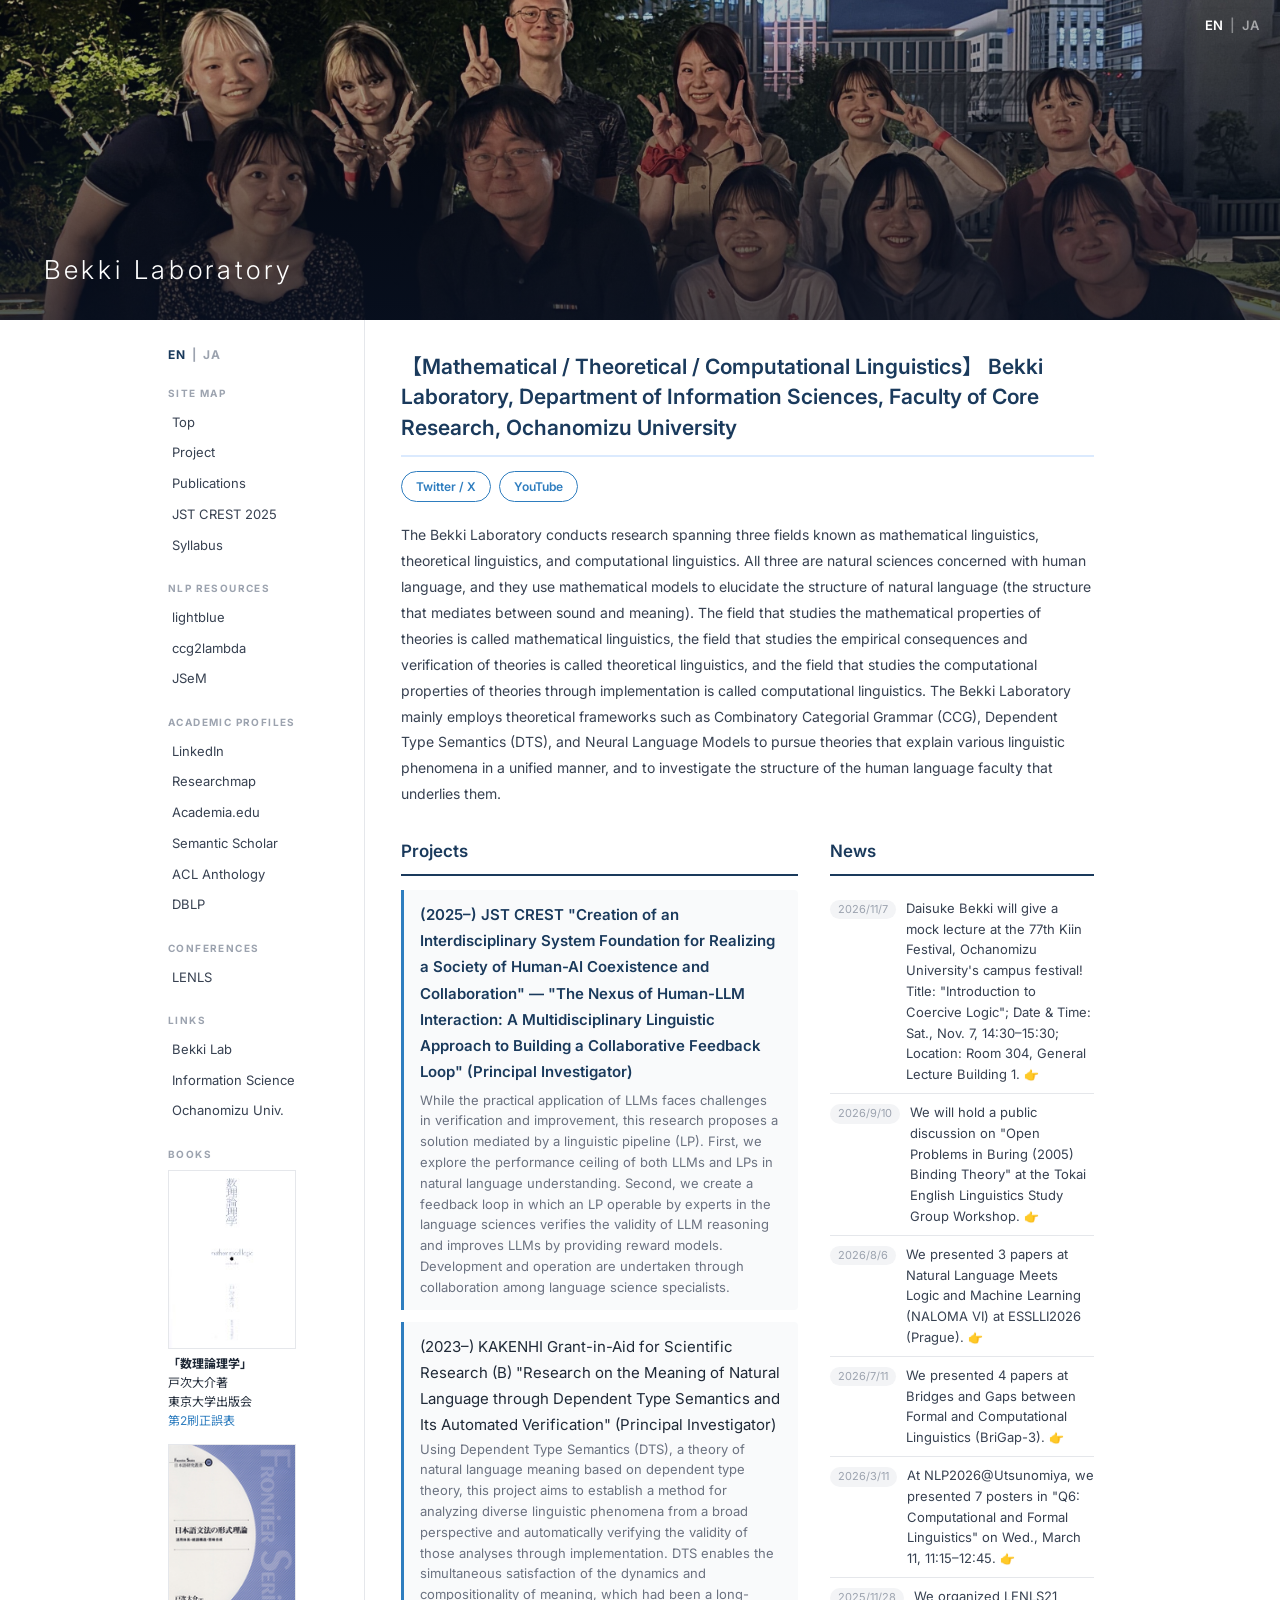
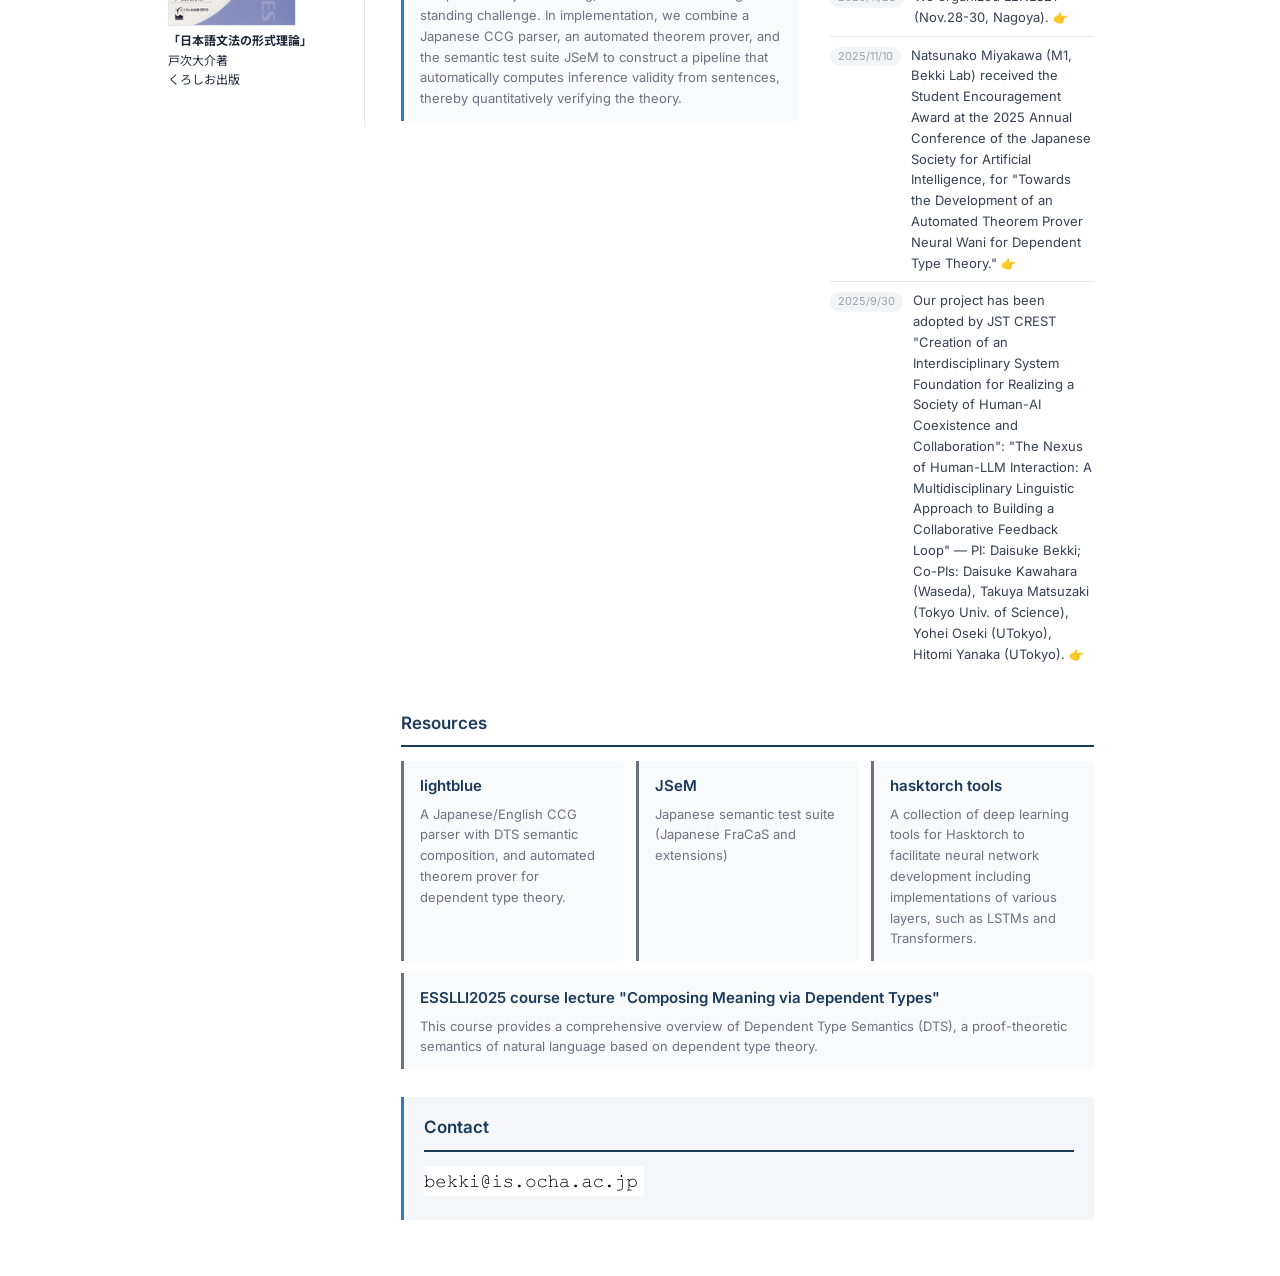
==== index.html @ bdabcb0e "News: mock lecture at the 77th Kiin Festival (2026/11/7, EN & JA index) Co-Authored-By: Claude Opus " ====
<html xmlns="http://www.w3.org/1999/xhtml" xml:lang="en"><head><meta http-equiv="Content-Type" content="text/html; charset=utf-8"/><meta name="viewport" content="width=device-width, initial-scale=1.0"/><title>Bekki Laboratory — Daisuke Bekki</title><link rel="preconnect" href="https://fonts.googleapis.com"/><link rel="preconnect" href="https://fonts.gstatic.com" crossorigin="anonymous"/><link href="https://fonts.googleapis.com/css2?family=Inter:wght@300;400;600&amp;family=Noto+Sans+JP:wght@300;400;700&amp;display=swap" rel="stylesheet"/><link rel="stylesheet" href="style.css"/></head><body><div class="site-header"><div class="header-overlay"> </div><div class="lang-toggle"><span class="lang-current">EN</span><span class="lang-sep">|</span><a href="ja/index.html">JA</a></div><div class="header-text"><h1>Bekki Laboratory</h1></div></div><div class="page-wrapper"><div class="sidebar"><details class="nav-details" open="open"><summary class="nav-summary">
              ☰ Menu</summary><div class="lang-toggle-sidebar"><span class="lang-current">EN</span><span class="lang-sep">|</span><a href="ja/index.html">JA</a></div><span class="nav-label">Site Map</span><ul><li><a href="index.html">Top</a></li><li><a href="project.html">Project</a></li><li><a href="publications.html">Publications</a></li><li><a href="crest2025.html">JST CREST 2025</a></li><li><a href="http://www.is.ocha.ac.jp/~bekki/member/syllabi.html">Syllabus</a></li></ul><span class="nav-label">NLP Resources</span><ul><li><a href="https://github.com/DaisukeBekki/lightblue/" target="_top">lightblue</a></li><li><a href="https://github.com/mynlp/ccg2lambda" target="_top">ccg2lambda</a></li><li><a href="https://github.com/DaisukeBekki/JSeM/" target="_top">JSeM</a></li></ul><span class="nav-label">Academic Profiles</span><ul><li><a href="http://www.linkedin.com/in/daisukebekki" target="_blank">LinkedIn</a></li><li><a href="http://researchmap.jp/bekki/" target="_blank">Researchmap</a></li><li><a href="https://ocha.academia.edu/DaisukeBekki" target="_blank">Academia.edu</a></li><li><a href="https://www.semanticscholar.org/author/Daisuke-Bekki/2520156" target="_blank">Semantic Scholar</a></li><li><a href="https://www.aclweb.org/anthology/people/d/daisuke-bekki/" target="_blank">ACL Anthology</a></li><li><a href="https://dblp.uni-trier.de/pers/hd/b/Bekki:Daisuke" target="_blank">DBLP</a></li></ul><span class="nav-label">Conferences</span><ul><li><a href="https://lenls.github.io/">LENLS</a></li></ul><span class="nav-label">Links</span><ul><li><a href="https://bekkilab.notion.site/Bekkilab-Members-32e4b76a51ae4b03a18d9bd9fe2bbaf2">Bekki Lab</a></li><li><a href="http://www.is.ocha.ac.jp/" target="_blank">Information Science</a></li><li><a href="http://www.ocha.ac.jp/" target="_blank">Ochanomizu Univ.</a></li></ul><span class="nav-label">Books</span><div class="book-entry"><a href="http://www.amazon.co.jp/dp/4130629158/"><img src="images/LOGICbook.jpg" alt="数理論理学"/></a><b>「数理論理学」</b><br/>
              戸次大介著<br/>
              東京大学出版会<br/><a href="ErrataSecondPrinting.md">第2刷正誤表</a></div><div class="book-entry"><a href="http://www.amazon.co.jp/dp/4874244688/"><img src="images/CCGbook.jpg" alt="日本語文法の形式理論"/></a><b>「日本語文法の形式理論」</b><br/>
              戸次大介著<br/>
              くろしお出版
            </div></details></div><div class="main-content"><div xmlns="" class="page-tagline">【Mathematical / Theoretical / Computational Linguistics】 Bekki Laboratory, Department of Information Sciences, Faculty of Core Research, Ochanomizu University</div><div xmlns="" class="ext-links"><a class="ext-link-btn" href="https://twitter.com/BekkiLab" target="_blank">Twitter / X</a><a class="ext-link-btn" href="https://www.youtube.com/channel/UChd3G2JG8VncyUM4D4R2rCQ" target="_blank">YouTube</a></div><p xmlns="" class="page-about">The Bekki Laboratory conducts research spanning three fields known as mathematical linguistics, theoretical linguistics, and computational linguistics. All three are natural sciences concerned with human language, and they use mathematical models to elucidate the structure of natural language (the structure that mediates between sound and meaning). The field that studies the mathematical properties of theories is called mathematical linguistics, the field that studies the empirical consequences and verification of theories is called theoretical linguistics, and the field that studies the computational properties of theories through implementation is called computational linguistics. The Bekki Laboratory mainly employs theoretical frameworks such as Combinatory Categorial Grammar (CCG), Dependent Type Semantics (DTS), and Neural Language Models to pursue theories that explain various linguistic phenomena in a unified manner, and to investigate the structure of the human language faculty that underlies them.</p><div xmlns="" class="index-grid"><div class="index-themes"><div class="section-title">Projects</div><div class="theme-card"><a class="theme-name" href="crest2025.html">(2025–) JST CREST "Creation of an Interdisciplinary System Foundation for Realizing a Society of Human-AI Coexistence and Collaboration" — "The Nexus of Human-LLM Interaction: A Multidisciplinary Linguistic Approach to Building a Collaborative Feedback Loop" (Principal Investigator)</a><p class="theme-desc">While the practical application of LLMs faces challenges in verification and improvement, this research proposes a solution mediated by a linguistic pipeline (LP). First, we explore the performance ceiling of both LLMs and LPs in natural language understanding. Second, we create a feedback loop in which an LP operable by experts in the language sciences verifies the validity of LLM reasoning and improves LLMs by providing reward models. Development and operation are undertaken through collaboration among language science specialists.</p></div><div class="theme-card"><span class="theme-name">(2023–) KAKENHI Grant-in-Aid for Scientific Research (B) "Research on the Meaning of Natural Language through Dependent Type Semantics and Its Automated Verification" (Principal Investigator)</span><p class="theme-desc">Using Dependent Type Semantics (DTS), a theory of natural language meaning based on dependent type theory, this project aims to establish a method for analyzing diverse linguistic phenomena from a broad perspective and automatically verifying the validity of those analyses through implementation. DTS enables the simultaneous satisfaction of the dynamics and compositionality of meaning, which had been a long-standing challenge. In implementation, we combine a Japanese CCG parser, an automated theorem prover, and the semantic test suite JSeM to construct a pipeline that automatically computes inference validity from sentences, thereby quantitatively verifying the theory.</p></div></div><div class="index-news"><div class="section-title">News</div><ul class="news-list"><li><span class="news-date">2026/11/7</span><span class="news-text">Daisuke Bekki will give a mock lecture at the 77th Kiin Festival, Ochanomizu University's campus festival! Title: "Introduction to Coercive Logic"; Date &amp; Time: Sat., Nov. 7, 14:30–15:30; Location: Room 304, General Lecture Building 1.<a class="news-link" href="https://kiin-fes.com/archives/13270" target="_blank">👉</a></span></li><li><span class="news-date">2026/9/10</span><span class="news-text">We will hold a public discussion on "Open Problems in Buring (2005) Binding Theory" at the Tokai English Linguistics Study Group Workshop.<a class="news-link" href="https://sites.google.com/view/tokaices/" target="_blank">👉</a></span></li><li><span class="news-date">2026/8/6</span><span class="news-text">We presented 3 papers at Natural Language Meets Logic and Machine Learning (NALOMA VI) at ESSLLI2026 (Prague).<a class="news-link" href="https://naloma.github.io/2026/" target="_blank">👉</a></span></li><li><span class="news-date">2026/7/11</span><span class="news-text">We presented 4 papers at Bridges and Gaps between Formal and Computational Linguistics (BriGap-3).<a class="news-link" href="https://brigap-workshop.github.io/2026/" target="_blank">👉</a></span></li><li><span class="news-date">2026/3/11</span><span class="news-text">At NLP2026@Utsunomiya, we presented 7 posters in "Q6: Computational and Formal Linguistics" on Wed., March 11, 11:15–12:45.<a class="news-link" href="https://www.anlp.jp/proceedings/annual_meeting/2026/" target="_blank">👉</a></span></li><li><span class="news-date">2025/11/28</span><span class="news-text">We organized LENLS21 (Nov.28-30, Nagoya).<a class="news-link" href="https://lenls.github.io/lenls21/" target="_blank">👉</a></span></li><li><span class="news-date">2025/11/10</span><span class="news-text">Natsunako Miyakawa (M1, Bekki Lab) received the Student Encouragement Award at the 2025 Annual Conference of the Japanese Society for Artificial Intelligence, for "Towards the Development of an Automated Theorem Prover Neural Wani for Dependent Type Theory."<a class="news-link" href="https://www.ocha.ac.jp/news/d017153.html" target="_blank">👉</a></span></li><li><span class="news-date">2025/9/30</span><span class="news-text">Our project has been adopted by JST CREST "Creation of an Interdisciplinary System Foundation for Realizing a Society of Human-AI Coexistence and Collaboration": "The Nexus of Human-LLM Interaction: A Multidisciplinary Linguistic Approach to Building a Collaborative Feedback Loop" — PI: Daisuke Bekki; Co-PIs: Daisuke Kawahara (Waseda), Takuya Matsuzaki (Tokyo Univ. of Science), Yohei Oseki (UTokyo), Hitomi Yanaka (UTokyo).<a class="news-link" href="https://www.jst.go.jp/kisoken/crest/project/1111129/1111129_2025.html#anchor-5" target="_blank">👉</a></span></li></ul></div></div><div xmlns="" class="section-title">Resources</div><div xmlns="" class="res-grid"><div class="res-card"><a class="theme-name" href="https://github.com/DaisukeBekki/lightblue/" target="_blank">lightblue</a><p class="theme-desc">A Japanese/English CCG parser with DTS semantic composition, and automated theorem prover for dependent type theory.</p></div><div class="res-card"><a class="theme-name" href="https://github.com/DaisukeBekki/JSeM/" target="_blank">JSeM</a><p class="theme-desc">Japanese semantic test suite (Japanese FraCaS and extensions)</p></div><div class="res-card"><a class="theme-name" href="https://github.com/DaisukeBekki/hasktorch-tools/" target="_blank">hasktorch tools</a><p class="theme-desc">A collection of deep learning tools for Hasktorch to facilitate neural network development including implementations of various layers, such as LSTMs and Transformers.</p></div><div class="res-card"><a class="theme-name" href="https://github.com/DaisukeBekki/ESSLLI2025" target="_blank">ESSLLI2025 course lecture "Composing Meaning via Dependent Types"</a><p class="theme-desc">This course provides a comprehensive overview of Dependent Type Semantics (DTS), a proof-theoretic semantics of natural language based on dependent type theory.</p></div></div><div xmlns="" class="index-contact"><div class="section-title">Contact</div><img src="images/emailaddress.bmp" alt="email address"/></div></div></div></body></html>
---- style.css ----
/* reset */
*, *::before, *::after { box-sizing: border-box; margin: 0; padding: 0; }

/* base */
body {
  font-family: 'Inter', 'Noto Sans JP', 'Hiragino Kaku Gothic ProN', 'Yu Gothic', Arial, sans-serif;
  font-size: 15px;
  line-height: 1.75;
  color: #1f2937;
  background: #ffffff;
}

/* links */
a { color: #2e7dbf; text-decoration: none; }
a:visited { color: #2e7dbf; }
a:hover { color: #1a3a5c; text-decoration: underline; }
a:active { color: #c0392b; }

/* ==== header ==== */
.site-header {
  width: 100%;
  height: 320px;
  background-color: #1a3a5c;
  background-image: url("images/bekkilab2026.jpg");
  background-size: cover;
  background-position: center center;
  position: relative;
}
.header-overlay {
  position: absolute;
  top: 0; left: 0; right: 0; bottom: 0;
  background: linear-gradient(to bottom, rgba(10,20,40,0.25), rgba(10,20,40,0.72));
}
.header-text {
  position: absolute;
  bottom: 28px;
  left: 44px;
  color: white;
}
.header-text h1 {
  font-size: 26px;
  font-weight: 300;
  letter-spacing: 0.14em;
  color: white;
}

/* ==== page layout ==== */
.page-wrapper {
  max-width: 980px;
  margin: 0 auto;
  display: flex;
  align-items: flex-start;
}

/* ==== sidebar ==== */
.sidebar {
  width: 215px;
  flex-shrink: 0;
  padding: 24px 14px;
  border-right: 1px solid #e5e7eb;
  position: sticky;
  top: 0;
}
.nav-label {
  display: block;
  font-size: 10px;
  font-weight: 700;
  letter-spacing: 0.14em;
  text-transform: uppercase;
  color: #9ca3af;
  padding: 0 4px;
  margin: 20px 0 4px;
}
.sidebar ul { list-style: none; }
.sidebar ul li a {
  display: block;
  padding: 4px 8px;
  border-radius: 4px;
  font-size: 13px;
  color: #374151;
}
.sidebar ul li a:hover {
  background: #f3f4f6;
  color: #1a3a5c;
  text-decoration: none;
}
.book-entry {
  margin: 6px 4px 14px;
  font-size: 12px;
  line-height: 1.6;
}
.book-entry img {
  display: block;
  max-width: 128px;
  border: 1px solid #e5e7eb;
  margin-bottom: 5px;
}

/* ==== main content ==== */
.main-content {
  flex: 1;
  min-width: 0;
  padding: 32px 36px 56px;
}

/* ==== headings ==== */
.section-title {
  font-size: 17px;
  font-weight: 600;
  color: #1a3a5c;
  border-bottom: 2px solid #1a3a5c;
  padding-bottom: 7px;
  margin: 36px 0 14px;
}
.section-title:first-child { margin-top: 0; }
.subsection-title {
  font-size: 13px;
  font-weight: 700;
  color: #2e7dbf;
  text-transform: uppercase;
  letter-spacing: 0.08em;
  margin: 24px 0 8px;
}

/* ==== publication TOC ==== */
.toc-wrap {
  display: flex;
  gap: 24px;
  background: #f4f6f9;
  border-left: 3px solid #2e7dbf;
  padding: 14px 18px;
  margin-bottom: 28px;
  font-size: 13px;
}
.toc-wrap dl { flex: 1; }
.toc-wrap dt {
  font-weight: 700;
  color: #1a3a5c;
  background: none;
  border: none;
  padding: 0;
  margin: 8px 0 2px;
  font-size: 13px;
}
.toc-wrap dt:first-child { margin-top: 0; }
.toc-wrap dd {
  margin-left: 10px;
  padding: 1px 0;
  border: none;
  font-size: 12px;
}

/* ==== publication list ==== */
.pub-list { list-style: none; padding: 0; margin: 0; }
.pub-item {
  border-left: 3px solid #dbeafe;
  padding: 9px 0 9px 14px;
  margin-bottom: 10px;
}
.pub-item:hover { border-left-color: #2e7dbf; }
.pub-title {
  font-weight: 600;
  color: #1f2937;
  font-size: 14px;
  margin-bottom: 3px;
}
.pub-authors { font-size: 13px; color: #374151; }
.pub-source  { font-size: 13px; color: #6b7280; }
.pub-badge {
  display: inline-block;
  font-size: 11px;
  padding: 0px 6px;
  border: 1px solid #93c5fd;
  border-radius: 3px;
  color: #2e7dbf;
  margin-left: 4px;
  line-height: 1.8;
  vertical-align: middle;
}
.pub-badge:hover {
  background: #2e7dbf;
  color: white;
  border-color: #2e7dbf;
  text-decoration: none;
}

/* ==== definition lists (career, fundings, project/index) ==== */
dt {
  font-weight: 600;
  color: #1a3a5c;
  background: #f4f6f9;
  border-left: 3px solid #2e7dbf;
  padding: 4px 10px;
  margin-top: 10px;
  font-size: 14px;
}
dd {
  padding: 5px 8px 5px 14px;
  font-size: 14px;
  color: #374151;
  margin-left: 0;
  border-left: 1px solid #e5e7eb;
}

/* font.title used in project/index XML source */
font.title {
  display: block;
  font-size: 18px;
  font-weight: 600;
  color: #1a3a5c;
  border-bottom: 2px solid #1a3a5c;
  padding-bottom: 7px;
  margin: 28px 0 12px;
}

/* ==== index page (page element) ==== */
.page-tagline {
  font-size: 21px;
  font-weight: 600;
  color: #1a3a5c;
  line-height: 1.45;
  margin-bottom: 14px;
  padding-bottom: 12px;
  border-bottom: 2px solid #dbeafe;
}
.ext-links {
  display: flex;
  flex-wrap: wrap;
  gap: 8px;
  margin: 14px 0 20px;
}
a.ext-link-btn {
  display: inline-block;
  font-size: 12px;
  font-weight: 600;
  padding: 4px 14px;
  border: 1.5px solid #2e7dbf;
  border-radius: 20px;
  color: #2e7dbf;
  text-decoration: none;
  transition: background 0.15s, color 0.15s;
}
a.ext-link-btn:hover {
  background: #2e7dbf;
  color: white;
  text-decoration: none;
}

.page-about {
  font-size: 14px;
  color: #374151;
  line-height: 1.85;
  margin-bottom: 30px;
}
.index-grid {
  display: flex;
  gap: 32px;
  align-items: flex-start;
  margin-bottom: 32px;
}
.index-themes { flex: 3; min-width: 0; }
.index-news   { flex: 2; min-width: 0; }
.theme-card {
  border-left: 3px solid #2e7dbf;
  background: #f9fafb;
  border-radius: 0 4px 4px 0;
  padding: 12px 16px;
  margin-bottom: 12px;
}
a.theme-name {
  display: block;
  font-size: 15px;
  font-weight: 600;
  color: #1a3a5c;
  margin-bottom: 4px;
}
a.theme-name:hover { color: #2e7dbf; text-decoration: none; }
.theme-desc { font-size: 13px; color: #6b7280; margin: 0; line-height: 1.6; }
.news-list { list-style: none; padding: 0; margin: 0; }
.news-list li {
  display: flex;
  gap: 10px;
  align-items: baseline;
  padding: 8px 0;
  border-bottom: 1px solid #e5e7eb;
  font-size: 13px;
  line-height: 1.6;
  color: #374151;
}
.news-list li:last-child { border-bottom: none; }
.news-text { flex: 1; }
a.news-link { font-size: 12px; margin-left: 4px; font-weight: 600; }
.news-date {
  flex-shrink: 0;
  font-size: 11px;
  color: #9ca3af;
  background: #f3f4f6;
  padding: 1px 8px;
  border-radius: 10px;
  white-space: nowrap;
}
/* resources section */
.res-grid {
  display: flex;
  flex-wrap: wrap;
  gap: 12px;
  margin-bottom: 28px;
}
.res-card {
  flex: 1;
  min-width: 200px;
  border-left: 3px solid #6b7280;
  background: #f9fafb;
  border-radius: 0 4px 4px 0;
  padding: 12px 16px;
}

.index-contact {
  background: #f4f6f9;
  border-left: 3px solid #2e7dbf;
  border-radius: 0 4px 4px 0;
  padding: 16px 20px;
  font-size: 13px;
  color: #374151;
}
.index-contact img { display: block; margin-bottom: 8px; }

/* ==== inline citations and reference list ==== */
a.cite { font-size: 11px; vertical-align: super; color: #2e7dbf; text-decoration: none; }
a.cite:hover { text-decoration: underline; }
.cite-missing { font-size: 11px; vertical-align: super; color: #c0392b; }
.ref-list { padding-left: 24px; font-size: 13px; line-height: 1.75; color: #374151; margin-top: 10px; }
.ref-list li { margin-bottom: 8px; }
.ref-title { font-style: italic; }

/* ==== language toggle ==== */
.lang-toggle {
  position: absolute;
  top: 14px;
  right: 20px;
  display: flex;
  align-items: center;
  gap: 6px;
  font-size: 13px;
  font-weight: 600;
  letter-spacing: 0.05em;
}
.lang-toggle .lang-current { color: #ffffff; }
.lang-toggle .lang-sep { color: rgba(255,255,255,0.4); }
.lang-toggle a { color: rgba(255,255,255,0.55); text-decoration: none; }
.lang-toggle a:hover { color: #ffffff; text-decoration: none; }
.lang-toggle-sidebar {
  display: flex;
  align-items: center;
  gap: 6px;
  padding: 0 4px;
  margin-bottom: 12px;
  font-size: 12px;
  font-weight: 700;
  letter-spacing: 0.08em;
}
.lang-toggle-sidebar .lang-current { color: #1a3a5c; }
.lang-toggle-sidebar .lang-sep { color: #9ca3af; }
.lang-toggle-sidebar a { color: #9ca3af; text-decoration: none; }
.lang-toggle-sidebar a:hover { color: #1a3a5c; }

/* ==== syllabus table ==== */
.syllabus-table {
  border-collapse: collapse;
  width: 100%;
  margin-bottom: 28px;
  font-size: 14px;
}
.syllabus-table td {
  padding: 6px 10px;
  border: 1px solid #e5e7eb;
  vertical-align: top;
}
.cell-label {
  background: #1a3a5c;
  color: white;
  font-weight: 600;
  width: 120px;
  white-space: nowrap;
}

/* ==== responsive ==== */

/* Desktop: hide the summary toggle (content always visible via open attribute) */
@media (min-width: 701px) {
  .nav-summary { display: none; }
}

/* Mobile */
@media (max-width: 700px) {
  .site-header { height: 180px; }
  .header-text h1 { font-size: 20px; }

  .page-wrapper { flex-direction: column; }

  .sidebar {
    width: 100%;
    border-right: none;
    border-bottom: 1px solid #e5e7eb;
    position: static;
    max-height: none;
    padding: 0 14px;
  }
  .nav-summary {
    display: block;
    font-size: 14px;
    font-weight: 700;
    color: #1a3a5c;
    cursor: pointer;
    padding: 10px 4px;
    list-style: none;
    user-select: none;
  }
  .nav-summary::-webkit-details-marker { display: none; }
  .nav-summary::marker { content: none; }

  .nav-details[open] .nav-summary { border-bottom: 1px solid #e5e7eb; margin-bottom: 4px; }

  .book-entry { display: none; }

  .main-content { padding: 20px 16px 40px; }
  .index-grid { flex-direction: column; gap: 20px; }
  .toc-wrap { flex-direction: column; gap: 12px; }
  .page-tagline { font-size: 17px; }
}
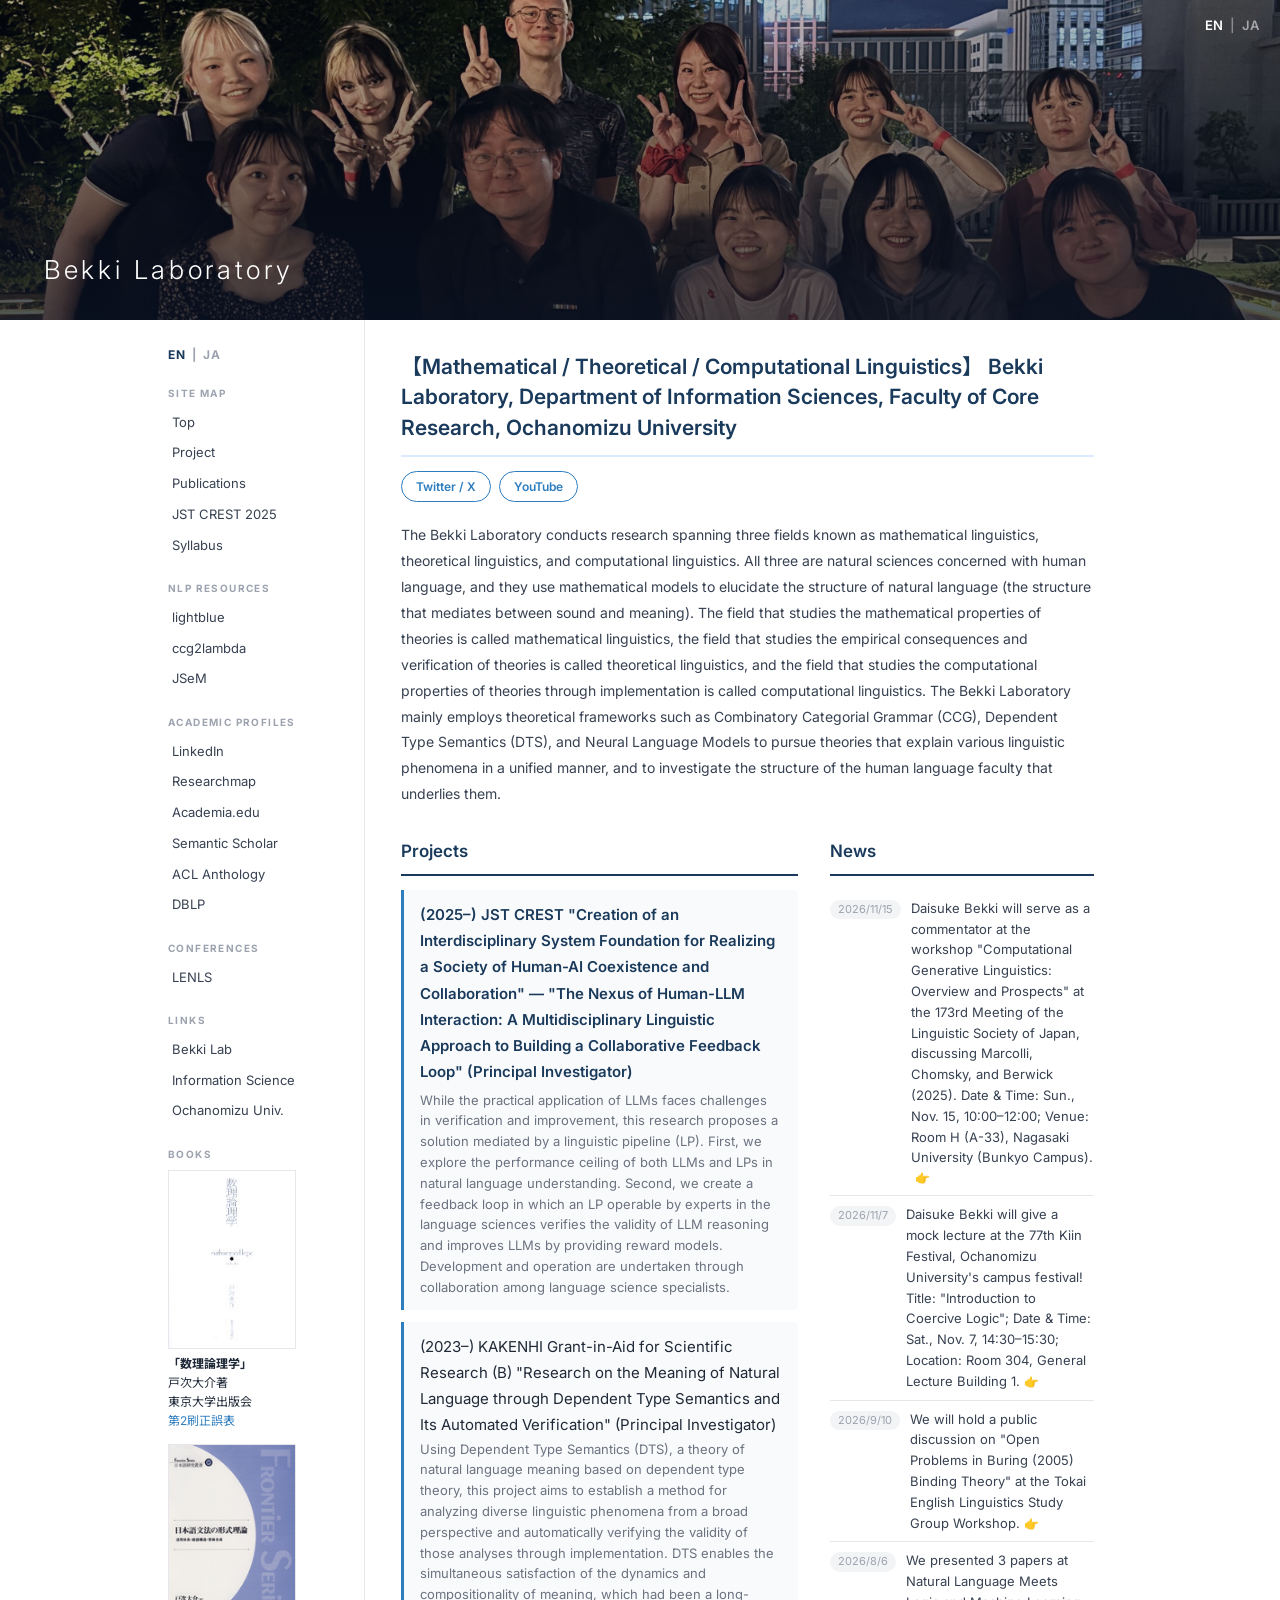
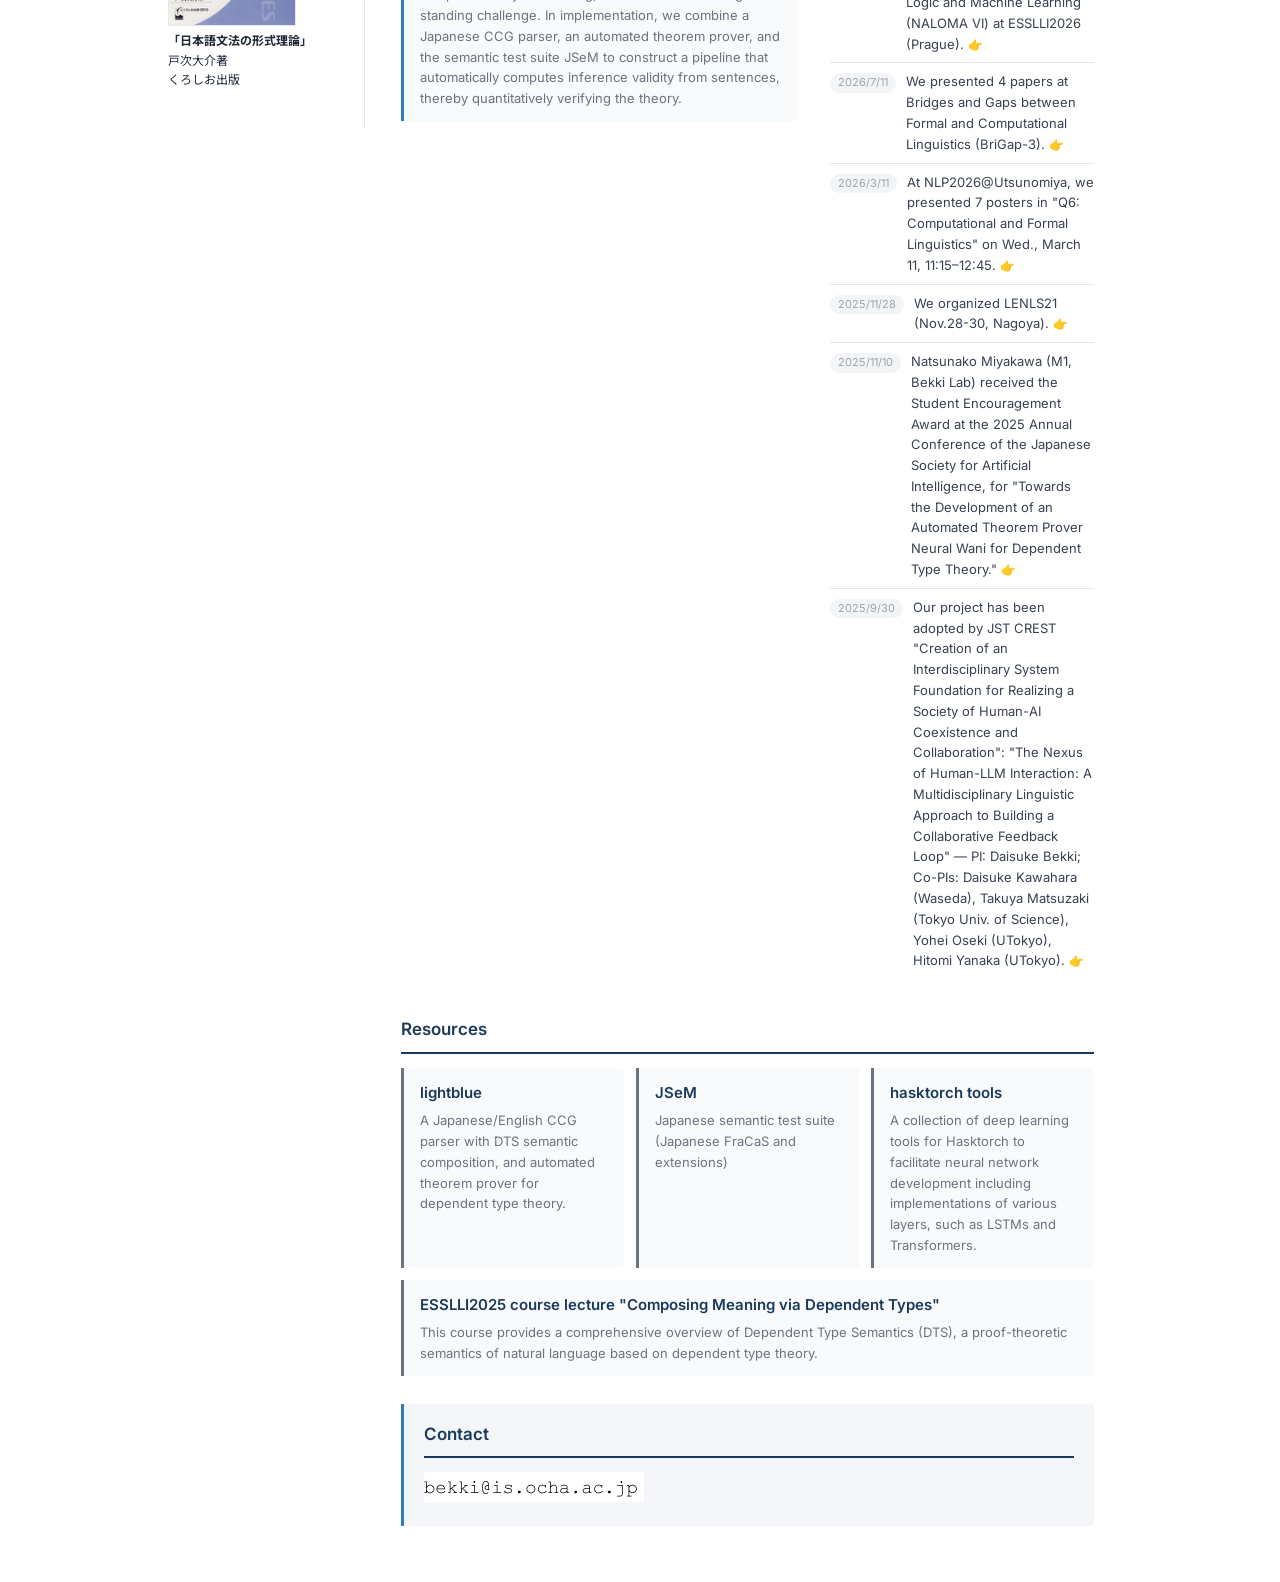
==== commit 62b3c182: "News: commentator at LSJ173 workshop on computational generative linguistics (2026/11/15, EN & JA in" ====
--- a/index.html
+++ b/index.html
@@ -4,4 +4,4 @@
               東京大学出版会<br/><a href="ErrataSecondPrinting.md">第2刷正誤表</a></div><div class="book-entry"><a href="http://www.amazon.co.jp/dp/4874244688/"><img src="images/CCGbook.jpg" alt="日本語文法の形式理論"/></a><b>「日本語文法の形式理論」</b><br/>
               戸次大介著<br/>
               くろしお出版
-            </div></details></div><div class="main-content"><div xmlns="" class="page-tagline">【Mathematical / Theoretical / Computational Linguistics】 Bekki Laboratory, Department of Information Sciences, Faculty of Core Research, Ochanomizu University</div><div xmlns="" class="ext-links"><a class="ext-link-btn" href="https://twitter.com/BekkiLab" target="_blank">Twitter / X</a><a class="ext-link-btn" href="https://www.youtube.com/channel/UChd3G2JG8VncyUM4D4R2rCQ" target="_blank">YouTube</a></div><p xmlns="" class="page-about">The Bekki Laboratory conducts research spanning three fields known as mathematical linguistics, theoretical linguistics, and computational linguistics. All three are natural sciences concerned with human language, and they use mathematical models to elucidate the structure of natural language (the structure that mediates between sound and meaning). The field that studies the mathematical properties of theories is called mathematical linguistics, the field that studies the empirical consequences and verification of theories is called theoretical linguistics, and the field that studies the computational properties of theories through implementation is called computational linguistics. The Bekki Laboratory mainly employs theoretical frameworks such as Combinatory Categorial Grammar (CCG), Dependent Type Semantics (DTS), and Neural Language Models to pursue theories that explain various linguistic phenomena in a unified manner, and to investigate the structure of the human language faculty that underlies them.</p><div xmlns="" class="index-grid"><div class="index-themes"><div class="section-title">Projects</div><div class="theme-card"><a class="theme-name" href="crest2025.html">(2025–) JST CREST "Creation of an Interdisciplinary System Foundation for Realizing a Society of Human-AI Coexistence and Collaboration" — "The Nexus of Human-LLM Interaction: A Multidisciplinary Linguistic Approach to Building a Collaborative Feedback Loop" (Principal Investigator)</a><p class="theme-desc">While the practical application of LLMs faces challenges in verification and improvement, this research proposes a solution mediated by a linguistic pipeline (LP). First, we explore the performance ceiling of both LLMs and LPs in natural language understanding. Second, we create a feedback loop in which an LP operable by experts in the language sciences verifies the validity of LLM reasoning and improves LLMs by providing reward models. Development and operation are undertaken through collaboration among language science specialists.</p></div><div class="theme-card"><span class="theme-name">(2023–) KAKENHI Grant-in-Aid for Scientific Research (B) "Research on the Meaning of Natural Language through Dependent Type Semantics and Its Automated Verification" (Principal Investigator)</span><p class="theme-desc">Using Dependent Type Semantics (DTS), a theory of natural language meaning based on dependent type theory, this project aims to establish a method for analyzing diverse linguistic phenomena from a broad perspective and automatically verifying the validity of those analyses through implementation. DTS enables the simultaneous satisfaction of the dynamics and compositionality of meaning, which had been a long-standing challenge. In implementation, we combine a Japanese CCG parser, an automated theorem prover, and the semantic test suite JSeM to construct a pipeline that automatically computes inference validity from sentences, thereby quantitatively verifying the theory.</p></div></div><div class="index-news"><div class="section-title">News</div><ul class="news-list"><li><span class="news-date">2026/11/7</span><span class="news-text">Daisuke Bekki will give a mock lecture at the 77th Kiin Festival, Ochanomizu University's campus festival! Title: "Introduction to Coercive Logic"; Date &amp; Time: Sat., Nov. 7, 14:30–15:30; Location: Room 304, General Lecture Building 1.<a class="news-link" href="https://kiin-fes.com/archives/13270" target="_blank">👉</a></span></li><li><span class="news-date">2026/9/10</span><span class="news-text">We will hold a public discussion on "Open Problems in Buring (2005) Binding Theory" at the Tokai English Linguistics Study Group Workshop.<a class="news-link" href="https://sites.google.com/view/tokaices/" target="_blank">👉</a></span></li><li><span class="news-date">2026/8/6</span><span class="news-text">We presented 3 papers at Natural Language Meets Logic and Machine Learning (NALOMA VI) at ESSLLI2026 (Prague).<a class="news-link" href="https://naloma.github.io/2026/" target="_blank">👉</a></span></li><li><span class="news-date">2026/7/11</span><span class="news-text">We presented 4 papers at Bridges and Gaps between Formal and Computational Linguistics (BriGap-3).<a class="news-link" href="https://brigap-workshop.github.io/2026/" target="_blank">👉</a></span></li><li><span class="news-date">2026/3/11</span><span class="news-text">At NLP2026@Utsunomiya, we presented 7 posters in "Q6: Computational and Formal Linguistics" on Wed., March 11, 11:15–12:45.<a class="news-link" href="https://www.anlp.jp/proceedings/annual_meeting/2026/" target="_blank">👉</a></span></li><li><span class="news-date">2025/11/28</span><span class="news-text">We organized LENLS21 (Nov.28-30, Nagoya).<a class="news-link" href="https://lenls.github.io/lenls21/" target="_blank">👉</a></span></li><li><span class="news-date">2025/11/10</span><span class="news-text">Natsunako Miyakawa (M1, Bekki Lab) received the Student Encouragement Award at the 2025 Annual Conference of the Japanese Society for Artificial Intelligence, for "Towards the Development of an Automated Theorem Prover Neural Wani for Dependent Type Theory."<a class="news-link" href="https://www.ocha.ac.jp/news/d017153.html" target="_blank">👉</a></span></li><li><span class="news-date">2025/9/30</span><span class="news-text">Our project has been adopted by JST CREST "Creation of an Interdisciplinary System Foundation for Realizing a Society of Human-AI Coexistence and Collaboration": "The Nexus of Human-LLM Interaction: A Multidisciplinary Linguistic Approach to Building a Collaborative Feedback Loop" — PI: Daisuke Bekki; Co-PIs: Daisuke Kawahara (Waseda), Takuya Matsuzaki (Tokyo Univ. of Science), Yohei Oseki (UTokyo), Hitomi Yanaka (UTokyo).<a class="news-link" href="https://www.jst.go.jp/kisoken/crest/project/1111129/1111129_2025.html#anchor-5" target="_blank">👉</a></span></li></ul></div></div><div xmlns="" class="section-title">Resources</div><div xmlns="" class="res-grid"><div class="res-card"><a class="theme-name" href="https://github.com/DaisukeBekki/lightblue/" target="_blank">lightblue</a><p class="theme-desc">A Japanese/English CCG parser with DTS semantic composition, and automated theorem prover for dependent type theory.</p></div><div class="res-card"><a class="theme-name" href="https://github.com/DaisukeBekki/JSeM/" target="_blank">JSeM</a><p class="theme-desc">Japanese semantic test suite (Japanese FraCaS and extensions)</p></div><div class="res-card"><a class="theme-name" href="https://github.com/DaisukeBekki/hasktorch-tools/" target="_blank">hasktorch tools</a><p class="theme-desc">A collection of deep learning tools for Hasktorch to facilitate neural network development including implementations of various layers, such as LSTMs and Transformers.</p></div><div class="res-card"><a class="theme-name" href="https://github.com/DaisukeBekki/ESSLLI2025" target="_blank">ESSLLI2025 course lecture "Composing Meaning via Dependent Types"</a><p class="theme-desc">This course provides a comprehensive overview of Dependent Type Semantics (DTS), a proof-theoretic semantics of natural language based on dependent type theory.</p></div></div><div xmlns="" class="index-contact"><div class="section-title">Contact</div><img src="images/emailaddress.bmp" alt="email address"/></div></div></div></body></html>
+            </div></details></div><div class="main-content"><div xmlns="" class="page-tagline">【Mathematical / Theoretical / Computational Linguistics】 Bekki Laboratory, Department of Information Sciences, Faculty of Core Research, Ochanomizu University</div><div xmlns="" class="ext-links"><a class="ext-link-btn" href="https://twitter.com/BekkiLab" target="_blank">Twitter / X</a><a class="ext-link-btn" href="https://www.youtube.com/channel/UChd3G2JG8VncyUM4D4R2rCQ" target="_blank">YouTube</a></div><p xmlns="" class="page-about">The Bekki Laboratory conducts research spanning three fields known as mathematical linguistics, theoretical linguistics, and computational linguistics. All three are natural sciences concerned with human language, and they use mathematical models to elucidate the structure of natural language (the structure that mediates between sound and meaning). The field that studies the mathematical properties of theories is called mathematical linguistics, the field that studies the empirical consequences and verification of theories is called theoretical linguistics, and the field that studies the computational properties of theories through implementation is called computational linguistics. The Bekki Laboratory mainly employs theoretical frameworks such as Combinatory Categorial Grammar (CCG), Dependent Type Semantics (DTS), and Neural Language Models to pursue theories that explain various linguistic phenomena in a unified manner, and to investigate the structure of the human language faculty that underlies them.</p><div xmlns="" class="index-grid"><div class="index-themes"><div class="section-title">Projects</div><div class="theme-card"><a class="theme-name" href="crest2025.html">(2025–) JST CREST "Creation of an Interdisciplinary System Foundation for Realizing a Society of Human-AI Coexistence and Collaboration" — "The Nexus of Human-LLM Interaction: A Multidisciplinary Linguistic Approach to Building a Collaborative Feedback Loop" (Principal Investigator)</a><p class="theme-desc">While the practical application of LLMs faces challenges in verification and improvement, this research proposes a solution mediated by a linguistic pipeline (LP). First, we explore the performance ceiling of both LLMs and LPs in natural language understanding. Second, we create a feedback loop in which an LP operable by experts in the language sciences verifies the validity of LLM reasoning and improves LLMs by providing reward models. Development and operation are undertaken through collaboration among language science specialists.</p></div><div class="theme-card"><span class="theme-name">(2023–) KAKENHI Grant-in-Aid for Scientific Research (B) "Research on the Meaning of Natural Language through Dependent Type Semantics and Its Automated Verification" (Principal Investigator)</span><p class="theme-desc">Using Dependent Type Semantics (DTS), a theory of natural language meaning based on dependent type theory, this project aims to establish a method for analyzing diverse linguistic phenomena from a broad perspective and automatically verifying the validity of those analyses through implementation. DTS enables the simultaneous satisfaction of the dynamics and compositionality of meaning, which had been a long-standing challenge. In implementation, we combine a Japanese CCG parser, an automated theorem prover, and the semantic test suite JSeM to construct a pipeline that automatically computes inference validity from sentences, thereby quantitatively verifying the theory.</p></div></div><div class="index-news"><div class="section-title">News</div><ul class="news-list"><li><span class="news-date">2026/11/15</span><span class="news-text">Daisuke Bekki will serve as a commentator at the workshop "Computational Generative Linguistics: Overview and Prospects" at the 173rd Meeting of the Linguistic Society of Japan, discussing Marcolli, Chomsky, and Berwick (2025). Date &amp; Time: Sun., Nov. 15, 10:00–12:00; Venue: Room H (A-33), Nagasaki University (Bunkyo Campus).<a class="news-link" href="https://ls-japan.org/wp-content/uploads/2026/11/program-lsj173ja-261105.pdf" target="_blank">👉</a></span></li><li><span class="news-date">2026/11/7</span><span class="news-text">Daisuke Bekki will give a mock lecture at the 77th Kiin Festival, Ochanomizu University's campus festival! Title: "Introduction to Coercive Logic"; Date &amp; Time: Sat., Nov. 7, 14:30–15:30; Location: Room 304, General Lecture Building 1.<a class="news-link" href="https://kiin-fes.com/archives/13270" target="_blank">👉</a></span></li><li><span class="news-date">2026/9/10</span><span class="news-text">We will hold a public discussion on "Open Problems in Buring (2005) Binding Theory" at the Tokai English Linguistics Study Group Workshop.<a class="news-link" href="https://sites.google.com/view/tokaices/" target="_blank">👉</a></span></li><li><span class="news-date">2026/8/6</span><span class="news-text">We presented 3 papers at Natural Language Meets Logic and Machine Learning (NALOMA VI) at ESSLLI2026 (Prague).<a class="news-link" href="https://naloma.github.io/2026/" target="_blank">👉</a></span></li><li><span class="news-date">2026/7/11</span><span class="news-text">We presented 4 papers at Bridges and Gaps between Formal and Computational Linguistics (BriGap-3).<a class="news-link" href="https://brigap-workshop.github.io/2026/" target="_blank">👉</a></span></li><li><span class="news-date">2026/3/11</span><span class="news-text">At NLP2026@Utsunomiya, we presented 7 posters in "Q6: Computational and Formal Linguistics" on Wed., March 11, 11:15–12:45.<a class="news-link" href="https://www.anlp.jp/proceedings/annual_meeting/2026/" target="_blank">👉</a></span></li><li><span class="news-date">2025/11/28</span><span class="news-text">We organized LENLS21 (Nov.28-30, Nagoya).<a class="news-link" href="https://lenls.github.io/lenls21/" target="_blank">👉</a></span></li><li><span class="news-date">2025/11/10</span><span class="news-text">Natsunako Miyakawa (M1, Bekki Lab) received the Student Encouragement Award at the 2025 Annual Conference of the Japanese Society for Artificial Intelligence, for "Towards the Development of an Automated Theorem Prover Neural Wani for Dependent Type Theory."<a class="news-link" href="https://www.ocha.ac.jp/news/d017153.html" target="_blank">👉</a></span></li><li><span class="news-date">2025/9/30</span><span class="news-text">Our project has been adopted by JST CREST "Creation of an Interdisciplinary System Foundation for Realizing a Society of Human-AI Coexistence and Collaboration": "The Nexus of Human-LLM Interaction: A Multidisciplinary Linguistic Approach to Building a Collaborative Feedback Loop" — PI: Daisuke Bekki; Co-PIs: Daisuke Kawahara (Waseda), Takuya Matsuzaki (Tokyo Univ. of Science), Yohei Oseki (UTokyo), Hitomi Yanaka (UTokyo).<a class="news-link" href="https://www.jst.go.jp/kisoken/crest/project/1111129/1111129_2025.html#anchor-5" target="_blank">👉</a></span></li></ul></div></div><div xmlns="" class="section-title">Resources</div><div xmlns="" class="res-grid"><div class="res-card"><a class="theme-name" href="https://github.com/DaisukeBekki/lightblue/" target="_blank">lightblue</a><p class="theme-desc">A Japanese/English CCG parser with DTS semantic composition, and automated theorem prover for dependent type theory.</p></div><div class="res-card"><a class="theme-name" href="https://github.com/DaisukeBekki/JSeM/" target="_blank">JSeM</a><p class="theme-desc">Japanese semantic test suite (Japanese FraCaS and extensions)</p></div><div class="res-card"><a class="theme-name" href="https://github.com/DaisukeBekki/hasktorch-tools/" target="_blank">hasktorch tools</a><p class="theme-desc">A collection of deep learning tools for Hasktorch to facilitate neural network development including implementations of various layers, such as LSTMs and Transformers.</p></div><div class="res-card"><a class="theme-name" href="https://github.com/DaisukeBekki/ESSLLI2025" target="_blank">ESSLLI2025 course lecture "Composing Meaning via Dependent Types"</a><p class="theme-desc">This course provides a comprehensive overview of Dependent Type Semantics (DTS), a proof-theoretic semantics of natural language based on dependent type theory.</p></div></div><div xmlns="" class="index-contact"><div class="section-title">Contact</div><img src="images/emailaddress.bmp" alt="email address"/></div></div></div></body></html>
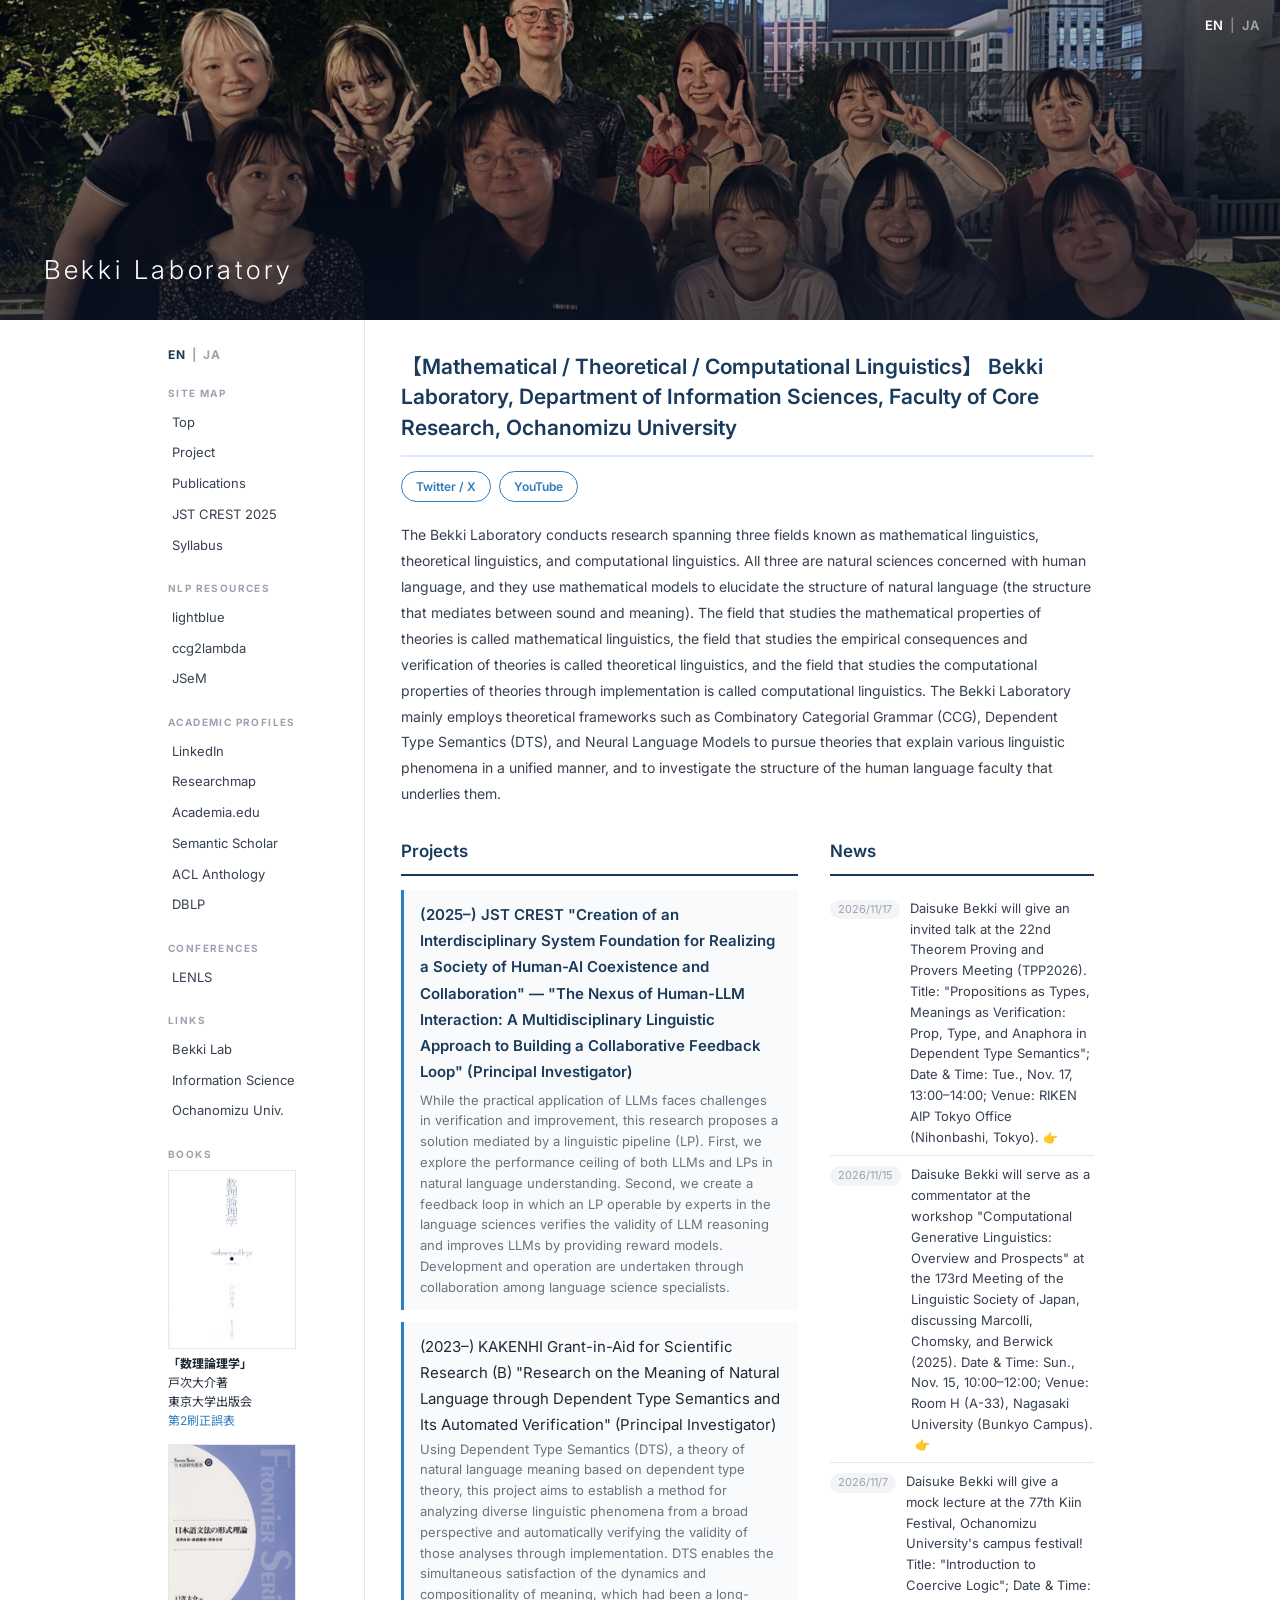
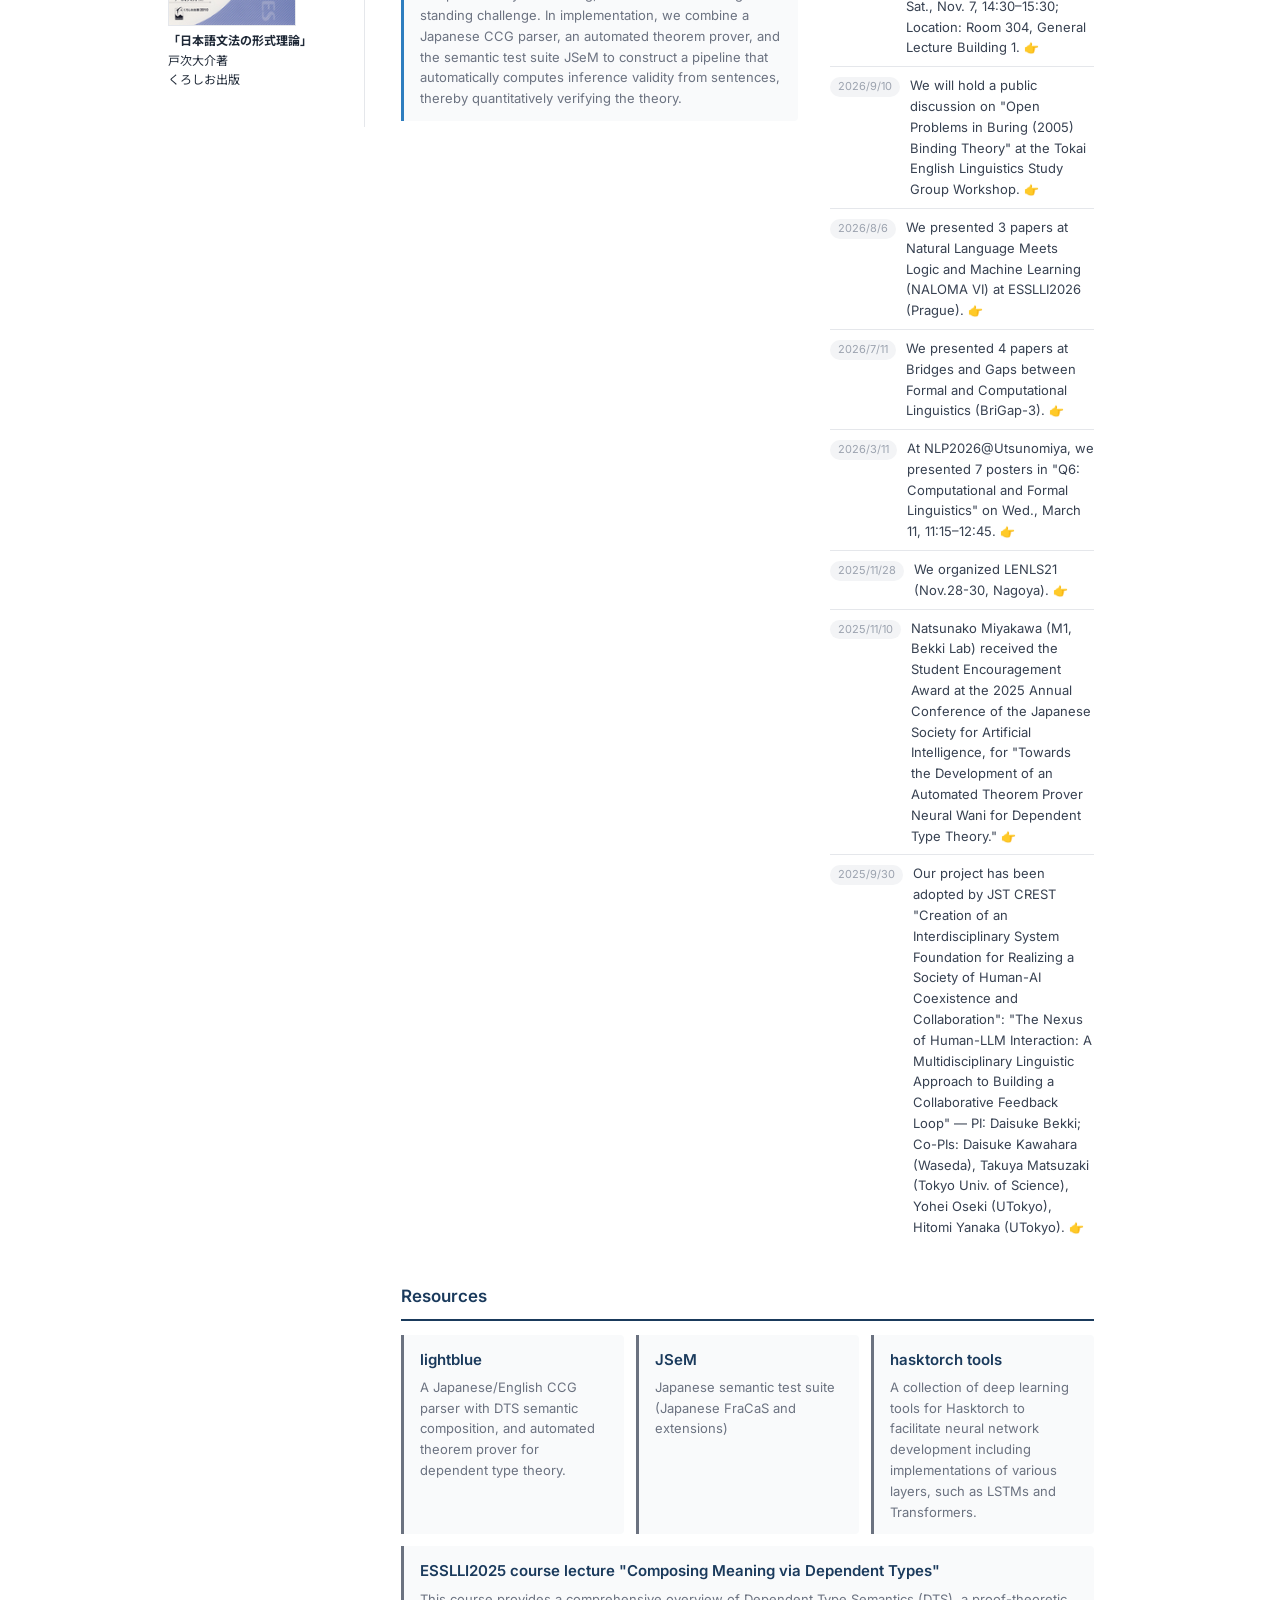
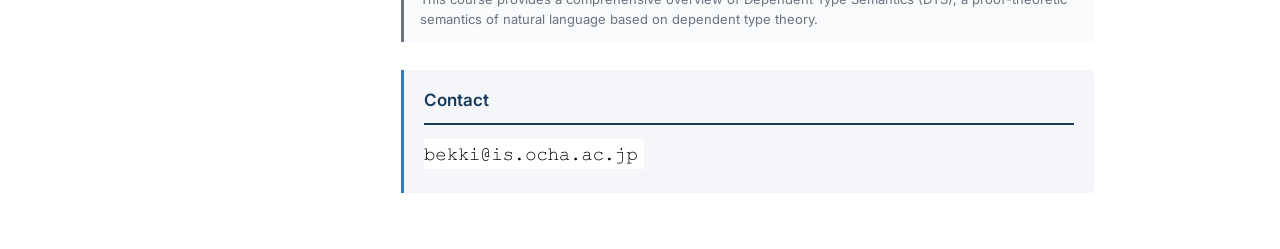
==== commit f3249e93: "News: invited talk at TPP2026 (2026/11/17, EN & JA index) Co-Authored-By: Claude Opus 5.5 <noreply@a" ====
--- a/index.html
+++ b/index.html
@@ -4,4 +4,4 @@
               東京大学出版会<br/><a href="ErrataSecondPrinting.md">第2刷正誤表</a></div><div class="book-entry"><a href="http://www.amazon.co.jp/dp/4874244688/"><img src="images/CCGbook.jpg" alt="日本語文法の形式理論"/></a><b>「日本語文法の形式理論」</b><br/>
               戸次大介著<br/>
               くろしお出版
-            </div></details></div><div class="main-content"><div xmlns="" class="page-tagline">【Mathematical / Theoretical / Computational Linguistics】 Bekki Laboratory, Department of Information Sciences, Faculty of Core Research, Ochanomizu University</div><div xmlns="" class="ext-links"><a class="ext-link-btn" href="https://twitter.com/BekkiLab" target="_blank">Twitter / X</a><a class="ext-link-btn" href="https://www.youtube.com/channel/UChd3G2JG8VncyUM4D4R2rCQ" target="_blank">YouTube</a></div><p xmlns="" class="page-about">The Bekki Laboratory conducts research spanning three fields known as mathematical linguistics, theoretical linguistics, and computational linguistics. All three are natural sciences concerned with human language, and they use mathematical models to elucidate the structure of natural language (the structure that mediates between sound and meaning). The field that studies the mathematical properties of theories is called mathematical linguistics, the field that studies the empirical consequences and verification of theories is called theoretical linguistics, and the field that studies the computational properties of theories through implementation is called computational linguistics. The Bekki Laboratory mainly employs theoretical frameworks such as Combinatory Categorial Grammar (CCG), Dependent Type Semantics (DTS), and Neural Language Models to pursue theories that explain various linguistic phenomena in a unified manner, and to investigate the structure of the human language faculty that underlies them.</p><div xmlns="" class="index-grid"><div class="index-themes"><div class="section-title">Projects</div><div class="theme-card"><a class="theme-name" href="crest2025.html">(2025–) JST CREST "Creation of an Interdisciplinary System Foundation for Realizing a Society of Human-AI Coexistence and Collaboration" — "The Nexus of Human-LLM Interaction: A Multidisciplinary Linguistic Approach to Building a Collaborative Feedback Loop" (Principal Investigator)</a><p class="theme-desc">While the practical application of LLMs faces challenges in verification and improvement, this research proposes a solution mediated by a linguistic pipeline (LP). First, we explore the performance ceiling of both LLMs and LPs in natural language understanding. Second, we create a feedback loop in which an LP operable by experts in the language sciences verifies the validity of LLM reasoning and improves LLMs by providing reward models. Development and operation are undertaken through collaboration among language science specialists.</p></div><div class="theme-card"><span class="theme-name">(2023–) KAKENHI Grant-in-Aid for Scientific Research (B) "Research on the Meaning of Natural Language through Dependent Type Semantics and Its Automated Verification" (Principal Investigator)</span><p class="theme-desc">Using Dependent Type Semantics (DTS), a theory of natural language meaning based on dependent type theory, this project aims to establish a method for analyzing diverse linguistic phenomena from a broad perspective and automatically verifying the validity of those analyses through implementation. DTS enables the simultaneous satisfaction of the dynamics and compositionality of meaning, which had been a long-standing challenge. In implementation, we combine a Japanese CCG parser, an automated theorem prover, and the semantic test suite JSeM to construct a pipeline that automatically computes inference validity from sentences, thereby quantitatively verifying the theory.</p></div></div><div class="index-news"><div class="section-title">News</div><ul class="news-list"><li><span class="news-date">2026/11/15</span><span class="news-text">Daisuke Bekki will serve as a commentator at the workshop "Computational Generative Linguistics: Overview and Prospects" at the 173rd Meeting of the Linguistic Society of Japan, discussing Marcolli, Chomsky, and Berwick (2025). Date &amp; Time: Sun., Nov. 15, 10:00–12:00; Venue: Room H (A-33), Nagasaki University (Bunkyo Campus).<a class="news-link" href="https://ls-japan.org/wp-content/uploads/2026/11/program-lsj173ja-261105.pdf" target="_blank">👉</a></span></li><li><span class="news-date">2026/11/7</span><span class="news-text">Daisuke Bekki will give a mock lecture at the 77th Kiin Festival, Ochanomizu University's campus festival! Title: "Introduction to Coercive Logic"; Date &amp; Time: Sat., Nov. 7, 14:30–15:30; Location: Room 304, General Lecture Building 1.<a class="news-link" href="https://kiin-fes.com/archives/13270" target="_blank">👉</a></span></li><li><span class="news-date">2026/9/10</span><span class="news-text">We will hold a public discussion on "Open Problems in Buring (2005) Binding Theory" at the Tokai English Linguistics Study Group Workshop.<a class="news-link" href="https://sites.google.com/view/tokaices/" target="_blank">👉</a></span></li><li><span class="news-date">2026/8/6</span><span class="news-text">We presented 3 papers at Natural Language Meets Logic and Machine Learning (NALOMA VI) at ESSLLI2026 (Prague).<a class="news-link" href="https://naloma.github.io/2026/" target="_blank">👉</a></span></li><li><span class="news-date">2026/7/11</span><span class="news-text">We presented 4 papers at Bridges and Gaps between Formal and Computational Linguistics (BriGap-3).<a class="news-link" href="https://brigap-workshop.github.io/2026/" target="_blank">👉</a></span></li><li><span class="news-date">2026/3/11</span><span class="news-text">At NLP2026@Utsunomiya, we presented 7 posters in "Q6: Computational and Formal Linguistics" on Wed., March 11, 11:15–12:45.<a class="news-link" href="https://www.anlp.jp/proceedings/annual_meeting/2026/" target="_blank">👉</a></span></li><li><span class="news-date">2025/11/28</span><span class="news-text">We organized LENLS21 (Nov.28-30, Nagoya).<a class="news-link" href="https://lenls.github.io/lenls21/" target="_blank">👉</a></span></li><li><span class="news-date">2025/11/10</span><span class="news-text">Natsunako Miyakawa (M1, Bekki Lab) received the Student Encouragement Award at the 2025 Annual Conference of the Japanese Society for Artificial Intelligence, for "Towards the Development of an Automated Theorem Prover Neural Wani for Dependent Type Theory."<a class="news-link" href="https://www.ocha.ac.jp/news/d017153.html" target="_blank">👉</a></span></li><li><span class="news-date">2025/9/30</span><span class="news-text">Our project has been adopted by JST CREST "Creation of an Interdisciplinary System Foundation for Realizing a Society of Human-AI Coexistence and Collaboration": "The Nexus of Human-LLM Interaction: A Multidisciplinary Linguistic Approach to Building a Collaborative Feedback Loop" — PI: Daisuke Bekki; Co-PIs: Daisuke Kawahara (Waseda), Takuya Matsuzaki (Tokyo Univ. of Science), Yohei Oseki (UTokyo), Hitomi Yanaka (UTokyo).<a class="news-link" href="https://www.jst.go.jp/kisoken/crest/project/1111129/1111129_2025.html#anchor-5" target="_blank">👉</a></span></li></ul></div></div><div xmlns="" class="section-title">Resources</div><div xmlns="" class="res-grid"><div class="res-card"><a class="theme-name" href="https://github.com/DaisukeBekki/lightblue/" target="_blank">lightblue</a><p class="theme-desc">A Japanese/English CCG parser with DTS semantic composition, and automated theorem prover for dependent type theory.</p></div><div class="res-card"><a class="theme-name" href="https://github.com/DaisukeBekki/JSeM/" target="_blank">JSeM</a><p class="theme-desc">Japanese semantic test suite (Japanese FraCaS and extensions)</p></div><div class="res-card"><a class="theme-name" href="https://github.com/DaisukeBekki/hasktorch-tools/" target="_blank">hasktorch tools</a><p class="theme-desc">A collection of deep learning tools for Hasktorch to facilitate neural network development including implementations of various layers, such as LSTMs and Transformers.</p></div><div class="res-card"><a class="theme-name" href="https://github.com/DaisukeBekki/ESSLLI2025" target="_blank">ESSLLI2025 course lecture "Composing Meaning via Dependent Types"</a><p class="theme-desc">This course provides a comprehensive overview of Dependent Type Semantics (DTS), a proof-theoretic semantics of natural language based on dependent type theory.</p></div></div><div xmlns="" class="index-contact"><div class="section-title">Contact</div><img src="images/emailaddress.bmp" alt="email address"/></div></div></div></body></html>
+            </div></details></div><div class="main-content"><div xmlns="" class="page-tagline">【Mathematical / Theoretical / Computational Linguistics】 Bekki Laboratory, Department of Information Sciences, Faculty of Core Research, Ochanomizu University</div><div xmlns="" class="ext-links"><a class="ext-link-btn" href="https://twitter.com/BekkiLab" target="_blank">Twitter / X</a><a class="ext-link-btn" href="https://www.youtube.com/channel/UChd3G2JG8VncyUM4D4R2rCQ" target="_blank">YouTube</a></div><p xmlns="" class="page-about">The Bekki Laboratory conducts research spanning three fields known as mathematical linguistics, theoretical linguistics, and computational linguistics. All three are natural sciences concerned with human language, and they use mathematical models to elucidate the structure of natural language (the structure that mediates between sound and meaning). The field that studies the mathematical properties of theories is called mathematical linguistics, the field that studies the empirical consequences and verification of theories is called theoretical linguistics, and the field that studies the computational properties of theories through implementation is called computational linguistics. The Bekki Laboratory mainly employs theoretical frameworks such as Combinatory Categorial Grammar (CCG), Dependent Type Semantics (DTS), and Neural Language Models to pursue theories that explain various linguistic phenomena in a unified manner, and to investigate the structure of the human language faculty that underlies them.</p><div xmlns="" class="index-grid"><div class="index-themes"><div class="section-title">Projects</div><div class="theme-card"><a class="theme-name" href="crest2025.html">(2025–) JST CREST "Creation of an Interdisciplinary System Foundation for Realizing a Society of Human-AI Coexistence and Collaboration" — "The Nexus of Human-LLM Interaction: A Multidisciplinary Linguistic Approach to Building a Collaborative Feedback Loop" (Principal Investigator)</a><p class="theme-desc">While the practical application of LLMs faces challenges in verification and improvement, this research proposes a solution mediated by a linguistic pipeline (LP). First, we explore the performance ceiling of both LLMs and LPs in natural language understanding. Second, we create a feedback loop in which an LP operable by experts in the language sciences verifies the validity of LLM reasoning and improves LLMs by providing reward models. Development and operation are undertaken through collaboration among language science specialists.</p></div><div class="theme-card"><span class="theme-name">(2023–) KAKENHI Grant-in-Aid for Scientific Research (B) "Research on the Meaning of Natural Language through Dependent Type Semantics and Its Automated Verification" (Principal Investigator)</span><p class="theme-desc">Using Dependent Type Semantics (DTS), a theory of natural language meaning based on dependent type theory, this project aims to establish a method for analyzing diverse linguistic phenomena from a broad perspective and automatically verifying the validity of those analyses through implementation. DTS enables the simultaneous satisfaction of the dynamics and compositionality of meaning, which had been a long-standing challenge. In implementation, we combine a Japanese CCG parser, an automated theorem prover, and the semantic test suite JSeM to construct a pipeline that automatically computes inference validity from sentences, thereby quantitatively verifying the theory.</p></div></div><div class="index-news"><div class="section-title">News</div><ul class="news-list"><li><span class="news-date">2026/11/17</span><span class="news-text">Daisuke Bekki will give an invited talk at the 22nd Theorem Proving and Provers Meeting (TPP2026). Title: "Propositions as Types, Meanings as Verification: Prop, Type, and Anaphora in Dependent Type Semantics"; Date &amp; Time: Tue., Nov. 17, 13:00–14:00; Venue: RIKEN AIP Tokyo Office (Nihonbashi, Tokyo).<a class="news-link" href="https://auto-res.github.io/tpp2026/en/" target="_blank">👉</a></span></li><li><span class="news-date">2026/11/15</span><span class="news-text">Daisuke Bekki will serve as a commentator at the workshop "Computational Generative Linguistics: Overview and Prospects" at the 173rd Meeting of the Linguistic Society of Japan, discussing Marcolli, Chomsky, and Berwick (2025). Date &amp; Time: Sun., Nov. 15, 10:00–12:00; Venue: Room H (A-33), Nagasaki University (Bunkyo Campus).<a class="news-link" href="https://ls-japan.org/wp-content/uploads/2026/11/program-lsj173ja-261105.pdf" target="_blank">👉</a></span></li><li><span class="news-date">2026/11/7</span><span class="news-text">Daisuke Bekki will give a mock lecture at the 77th Kiin Festival, Ochanomizu University's campus festival! Title: "Introduction to Coercive Logic"; Date &amp; Time: Sat., Nov. 7, 14:30–15:30; Location: Room 304, General Lecture Building 1.<a class="news-link" href="https://kiin-fes.com/archives/13270" target="_blank">👉</a></span></li><li><span class="news-date">2026/9/10</span><span class="news-text">We will hold a public discussion on "Open Problems in Buring (2005) Binding Theory" at the Tokai English Linguistics Study Group Workshop.<a class="news-link" href="https://sites.google.com/view/tokaices/" target="_blank">👉</a></span></li><li><span class="news-date">2026/8/6</span><span class="news-text">We presented 3 papers at Natural Language Meets Logic and Machine Learning (NALOMA VI) at ESSLLI2026 (Prague).<a class="news-link" href="https://naloma.github.io/2026/" target="_blank">👉</a></span></li><li><span class="news-date">2026/7/11</span><span class="news-text">We presented 4 papers at Bridges and Gaps between Formal and Computational Linguistics (BriGap-3).<a class="news-link" href="https://brigap-workshop.github.io/2026/" target="_blank">👉</a></span></li><li><span class="news-date">2026/3/11</span><span class="news-text">At NLP2026@Utsunomiya, we presented 7 posters in "Q6: Computational and Formal Linguistics" on Wed., March 11, 11:15–12:45.<a class="news-link" href="https://www.anlp.jp/proceedings/annual_meeting/2026/" target="_blank">👉</a></span></li><li><span class="news-date">2025/11/28</span><span class="news-text">We organized LENLS21 (Nov.28-30, Nagoya).<a class="news-link" href="https://lenls.github.io/lenls21/" target="_blank">👉</a></span></li><li><span class="news-date">2025/11/10</span><span class="news-text">Natsunako Miyakawa (M1, Bekki Lab) received the Student Encouragement Award at the 2025 Annual Conference of the Japanese Society for Artificial Intelligence, for "Towards the Development of an Automated Theorem Prover Neural Wani for Dependent Type Theory."<a class="news-link" href="https://www.ocha.ac.jp/news/d017153.html" target="_blank">👉</a></span></li><li><span class="news-date">2025/9/30</span><span class="news-text">Our project has been adopted by JST CREST "Creation of an Interdisciplinary System Foundation for Realizing a Society of Human-AI Coexistence and Collaboration": "The Nexus of Human-LLM Interaction: A Multidisciplinary Linguistic Approach to Building a Collaborative Feedback Loop" — PI: Daisuke Bekki; Co-PIs: Daisuke Kawahara (Waseda), Takuya Matsuzaki (Tokyo Univ. of Science), Yohei Oseki (UTokyo), Hitomi Yanaka (UTokyo).<a class="news-link" href="https://www.jst.go.jp/kisoken/crest/project/1111129/1111129_2025.html#anchor-5" target="_blank">👉</a></span></li></ul></div></div><div xmlns="" class="section-title">Resources</div><div xmlns="" class="res-grid"><div class="res-card"><a class="theme-name" href="https://github.com/DaisukeBekki/lightblue/" target="_blank">lightblue</a><p class="theme-desc">A Japanese/English CCG parser with DTS semantic composition, and automated theorem prover for dependent type theory.</p></div><div class="res-card"><a class="theme-name" href="https://github.com/DaisukeBekki/JSeM/" target="_blank">JSeM</a><p class="theme-desc">Japanese semantic test suite (Japanese FraCaS and extensions)</p></div><div class="res-card"><a class="theme-name" href="https://github.com/DaisukeBekki/hasktorch-tools/" target="_blank">hasktorch tools</a><p class="theme-desc">A collection of deep learning tools for Hasktorch to facilitate neural network development including implementations of various layers, such as LSTMs and Transformers.</p></div><div class="res-card"><a class="theme-name" href="https://github.com/DaisukeBekki/ESSLLI2025" target="_blank">ESSLLI2025 course lecture "Composing Meaning via Dependent Types"</a><p class="theme-desc">This course provides a comprehensive overview of Dependent Type Semantics (DTS), a proof-theoretic semantics of natural language based on dependent type theory.</p></div></div><div xmlns="" class="index-contact"><div class="section-title">Contact</div><img src="images/emailaddress.bmp" alt="email address"/></div></div></div></body></html>
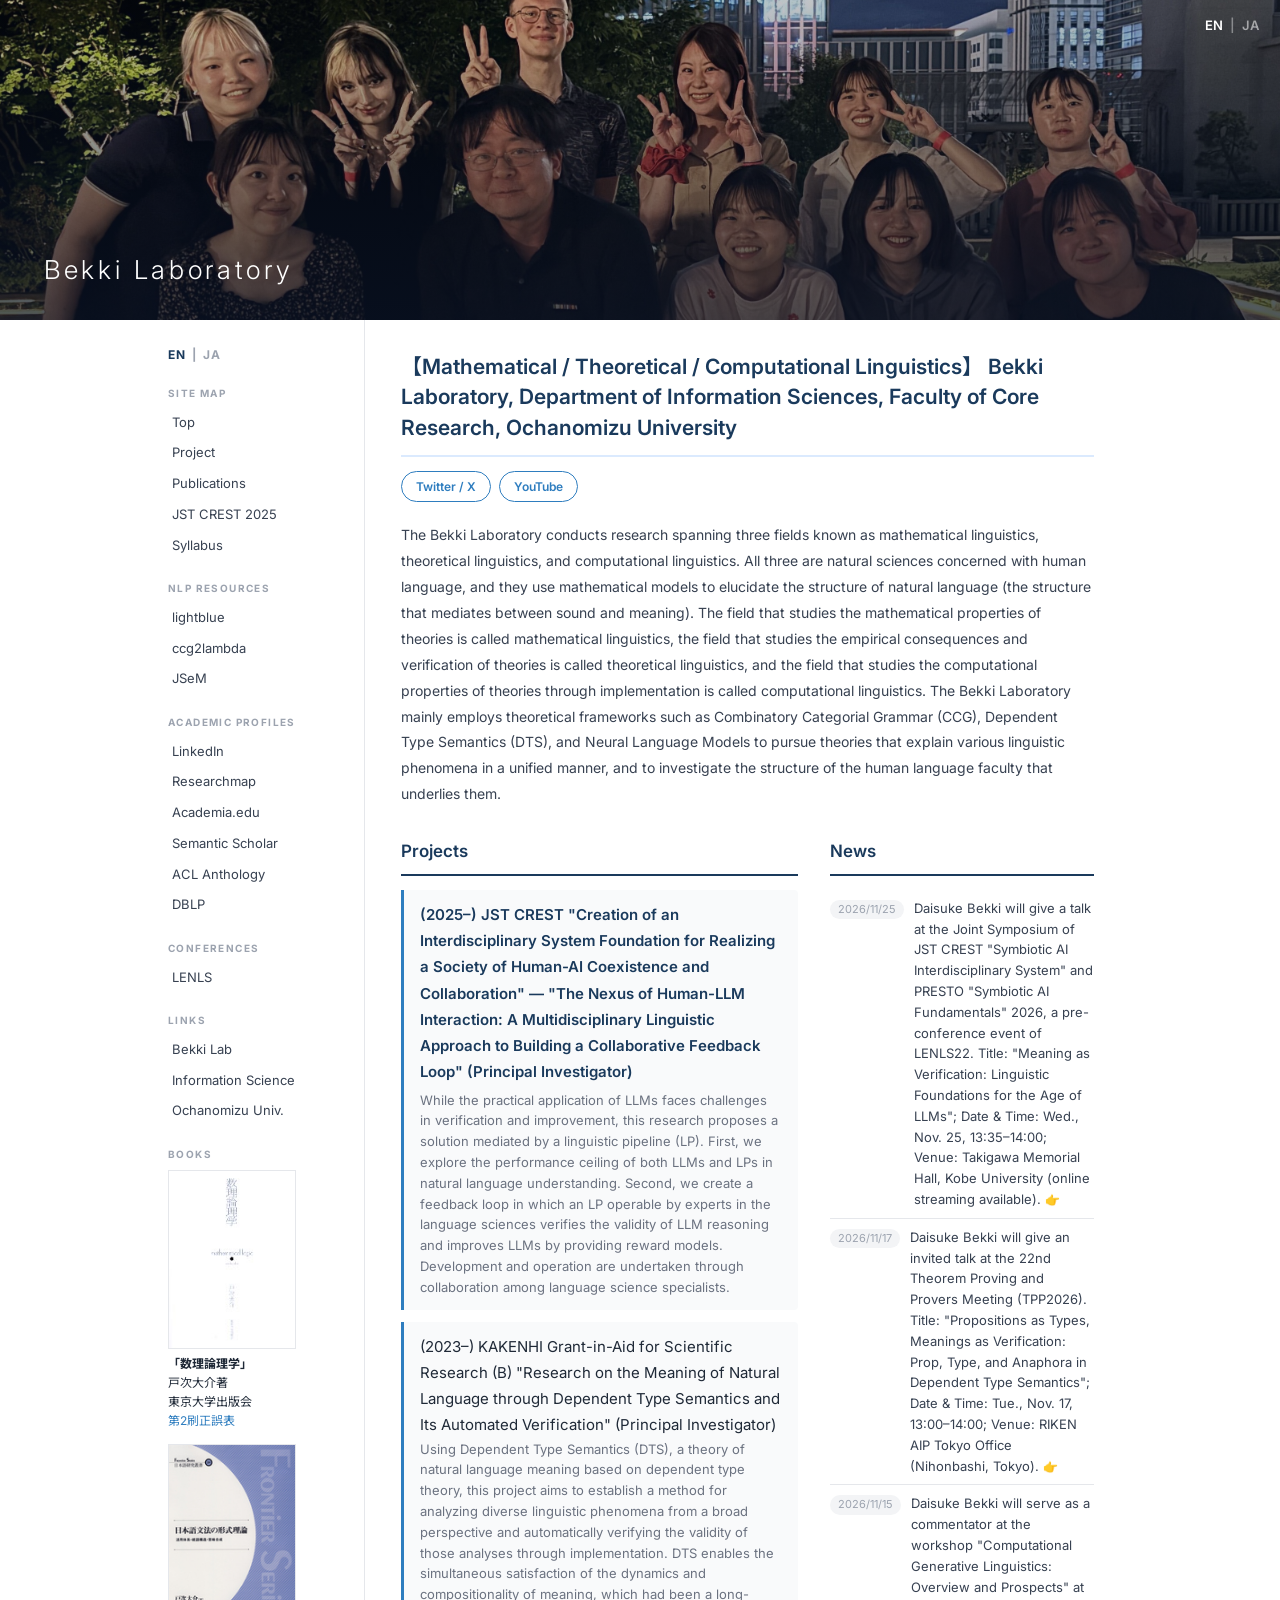
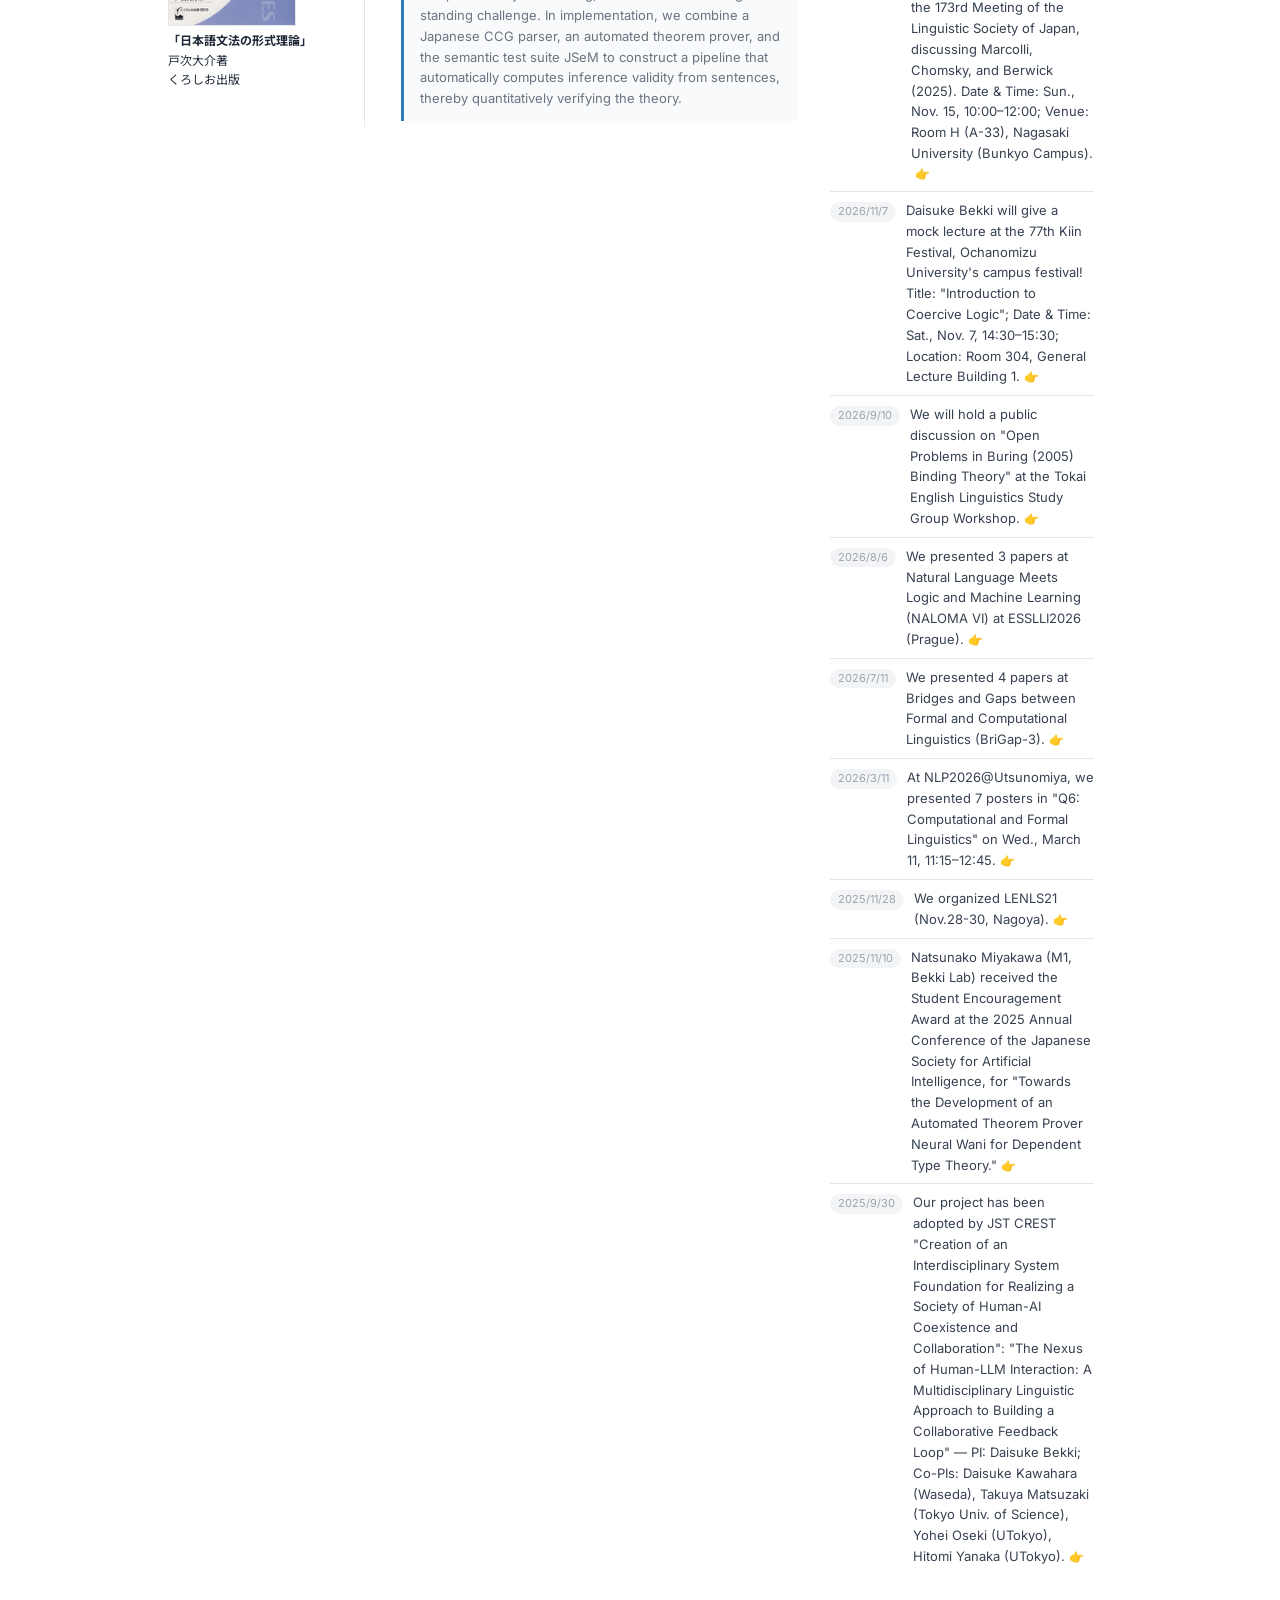
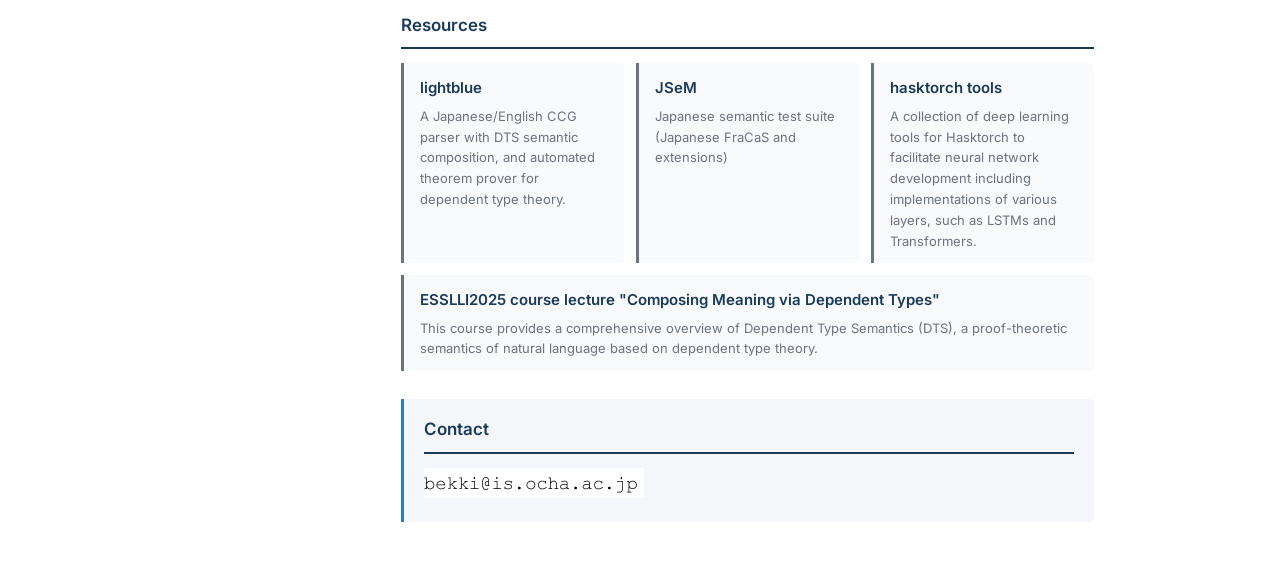
==== commit 45335993: "News: talk at JST CREST/PRESTO Symbiotic AI joint symposium 2026 (2026/11/25, EN & JA index) Co-Auth" ====
--- a/index.html
+++ b/index.html
@@ -4,4 +4,4 @@
               東京大学出版会<br/><a href="ErrataSecondPrinting.md">第2刷正誤表</a></div><div class="book-entry"><a href="http://www.amazon.co.jp/dp/4874244688/"><img src="images/CCGbook.jpg" alt="日本語文法の形式理論"/></a><b>「日本語文法の形式理論」</b><br/>
               戸次大介著<br/>
               くろしお出版
-            </div></details></div><div class="main-content"><div xmlns="" class="page-tagline">【Mathematical / Theoretical / Computational Linguistics】 Bekki Laboratory, Department of Information Sciences, Faculty of Core Research, Ochanomizu University</div><div xmlns="" class="ext-links"><a class="ext-link-btn" href="https://twitter.com/BekkiLab" target="_blank">Twitter / X</a><a class="ext-link-btn" href="https://www.youtube.com/channel/UChd3G2JG8VncyUM4D4R2rCQ" target="_blank">YouTube</a></div><p xmlns="" class="page-about">The Bekki Laboratory conducts research spanning three fields known as mathematical linguistics, theoretical linguistics, and computational linguistics. All three are natural sciences concerned with human language, and they use mathematical models to elucidate the structure of natural language (the structure that mediates between sound and meaning). The field that studies the mathematical properties of theories is called mathematical linguistics, the field that studies the empirical consequences and verification of theories is called theoretical linguistics, and the field that studies the computational properties of theories through implementation is called computational linguistics. The Bekki Laboratory mainly employs theoretical frameworks such as Combinatory Categorial Grammar (CCG), Dependent Type Semantics (DTS), and Neural Language Models to pursue theories that explain various linguistic phenomena in a unified manner, and to investigate the structure of the human language faculty that underlies them.</p><div xmlns="" class="index-grid"><div class="index-themes"><div class="section-title">Projects</div><div class="theme-card"><a class="theme-name" href="crest2025.html">(2025–) JST CREST "Creation of an Interdisciplinary System Foundation for Realizing a Society of Human-AI Coexistence and Collaboration" — "The Nexus of Human-LLM Interaction: A Multidisciplinary Linguistic Approach to Building a Collaborative Feedback Loop" (Principal Investigator)</a><p class="theme-desc">While the practical application of LLMs faces challenges in verification and improvement, this research proposes a solution mediated by a linguistic pipeline (LP). First, we explore the performance ceiling of both LLMs and LPs in natural language understanding. Second, we create a feedback loop in which an LP operable by experts in the language sciences verifies the validity of LLM reasoning and improves LLMs by providing reward models. Development and operation are undertaken through collaboration among language science specialists.</p></div><div class="theme-card"><span class="theme-name">(2023–) KAKENHI Grant-in-Aid for Scientific Research (B) "Research on the Meaning of Natural Language through Dependent Type Semantics and Its Automated Verification" (Principal Investigator)</span><p class="theme-desc">Using Dependent Type Semantics (DTS), a theory of natural language meaning based on dependent type theory, this project aims to establish a method for analyzing diverse linguistic phenomena from a broad perspective and automatically verifying the validity of those analyses through implementation. DTS enables the simultaneous satisfaction of the dynamics and compositionality of meaning, which had been a long-standing challenge. In implementation, we combine a Japanese CCG parser, an automated theorem prover, and the semantic test suite JSeM to construct a pipeline that automatically computes inference validity from sentences, thereby quantitatively verifying the theory.</p></div></div><div class="index-news"><div class="section-title">News</div><ul class="news-list"><li><span class="news-date">2026/11/17</span><span class="news-text">Daisuke Bekki will give an invited talk at the 22nd Theorem Proving and Provers Meeting (TPP2026). Title: "Propositions as Types, Meanings as Verification: Prop, Type, and Anaphora in Dependent Type Semantics"; Date &amp; Time: Tue., Nov. 17, 13:00–14:00; Venue: RIKEN AIP Tokyo Office (Nihonbashi, Tokyo).<a class="news-link" href="https://auto-res.github.io/tpp2026/en/" target="_blank">👉</a></span></li><li><span class="news-date">2026/11/15</span><span class="news-text">Daisuke Bekki will serve as a commentator at the workshop "Computational Generative Linguistics: Overview and Prospects" at the 173rd Meeting of the Linguistic Society of Japan, discussing Marcolli, Chomsky, and Berwick (2025). Date &amp; Time: Sun., Nov. 15, 10:00–12:00; Venue: Room H (A-33), Nagasaki University (Bunkyo Campus).<a class="news-link" href="https://ls-japan.org/wp-content/uploads/2026/11/program-lsj173ja-261105.pdf" target="_blank">👉</a></span></li><li><span class="news-date">2026/11/7</span><span class="news-text">Daisuke Bekki will give a mock lecture at the 77th Kiin Festival, Ochanomizu University's campus festival! Title: "Introduction to Coercive Logic"; Date &amp; Time: Sat., Nov. 7, 14:30–15:30; Location: Room 304, General Lecture Building 1.<a class="news-link" href="https://kiin-fes.com/archives/13270" target="_blank">👉</a></span></li><li><span class="news-date">2026/9/10</span><span class="news-text">We will hold a public discussion on "Open Problems in Buring (2005) Binding Theory" at the Tokai English Linguistics Study Group Workshop.<a class="news-link" href="https://sites.google.com/view/tokaices/" target="_blank">👉</a></span></li><li><span class="news-date">2026/8/6</span><span class="news-text">We presented 3 papers at Natural Language Meets Logic and Machine Learning (NALOMA VI) at ESSLLI2026 (Prague).<a class="news-link" href="https://naloma.github.io/2026/" target="_blank">👉</a></span></li><li><span class="news-date">2026/7/11</span><span class="news-text">We presented 4 papers at Bridges and Gaps between Formal and Computational Linguistics (BriGap-3).<a class="news-link" href="https://brigap-workshop.github.io/2026/" target="_blank">👉</a></span></li><li><span class="news-date">2026/3/11</span><span class="news-text">At NLP2026@Utsunomiya, we presented 7 posters in "Q6: Computational and Formal Linguistics" on Wed., March 11, 11:15–12:45.<a class="news-link" href="https://www.anlp.jp/proceedings/annual_meeting/2026/" target="_blank">👉</a></span></li><li><span class="news-date">2025/11/28</span><span class="news-text">We organized LENLS21 (Nov.28-30, Nagoya).<a class="news-link" href="https://lenls.github.io/lenls21/" target="_blank">👉</a></span></li><li><span class="news-date">2025/11/10</span><span class="news-text">Natsunako Miyakawa (M1, Bekki Lab) received the Student Encouragement Award at the 2025 Annual Conference of the Japanese Society for Artificial Intelligence, for "Towards the Development of an Automated Theorem Prover Neural Wani for Dependent Type Theory."<a class="news-link" href="https://www.ocha.ac.jp/news/d017153.html" target="_blank">👉</a></span></li><li><span class="news-date">2025/9/30</span><span class="news-text">Our project has been adopted by JST CREST "Creation of an Interdisciplinary System Foundation for Realizing a Society of Human-AI Coexistence and Collaboration": "The Nexus of Human-LLM Interaction: A Multidisciplinary Linguistic Approach to Building a Collaborative Feedback Loop" — PI: Daisuke Bekki; Co-PIs: Daisuke Kawahara (Waseda), Takuya Matsuzaki (Tokyo Univ. of Science), Yohei Oseki (UTokyo), Hitomi Yanaka (UTokyo).<a class="news-link" href="https://www.jst.go.jp/kisoken/crest/project/1111129/1111129_2025.html#anchor-5" target="_blank">👉</a></span></li></ul></div></div><div xmlns="" class="section-title">Resources</div><div xmlns="" class="res-grid"><div class="res-card"><a class="theme-name" href="https://github.com/DaisukeBekki/lightblue/" target="_blank">lightblue</a><p class="theme-desc">A Japanese/English CCG parser with DTS semantic composition, and automated theorem prover for dependent type theory.</p></div><div class="res-card"><a class="theme-name" href="https://github.com/DaisukeBekki/JSeM/" target="_blank">JSeM</a><p class="theme-desc">Japanese semantic test suite (Japanese FraCaS and extensions)</p></div><div class="res-card"><a class="theme-name" href="https://github.com/DaisukeBekki/hasktorch-tools/" target="_blank">hasktorch tools</a><p class="theme-desc">A collection of deep learning tools for Hasktorch to facilitate neural network development including implementations of various layers, such as LSTMs and Transformers.</p></div><div class="res-card"><a class="theme-name" href="https://github.com/DaisukeBekki/ESSLLI2025" target="_blank">ESSLLI2025 course lecture "Composing Meaning via Dependent Types"</a><p class="theme-desc">This course provides a comprehensive overview of Dependent Type Semantics (DTS), a proof-theoretic semantics of natural language based on dependent type theory.</p></div></div><div xmlns="" class="index-contact"><div class="section-title">Contact</div><img src="images/emailaddress.bmp" alt="email address"/></div></div></div></body></html>
+            </div></details></div><div class="main-content"><div xmlns="" class="page-tagline">【Mathematical / Theoretical / Computational Linguistics】 Bekki Laboratory, Department of Information Sciences, Faculty of Core Research, Ochanomizu University</div><div xmlns="" class="ext-links"><a class="ext-link-btn" href="https://twitter.com/BekkiLab" target="_blank">Twitter / X</a><a class="ext-link-btn" href="https://www.youtube.com/channel/UChd3G2JG8VncyUM4D4R2rCQ" target="_blank">YouTube</a></div><p xmlns="" class="page-about">The Bekki Laboratory conducts research spanning three fields known as mathematical linguistics, theoretical linguistics, and computational linguistics. All three are natural sciences concerned with human language, and they use mathematical models to elucidate the structure of natural language (the structure that mediates between sound and meaning). The field that studies the mathematical properties of theories is called mathematical linguistics, the field that studies the empirical consequences and verification of theories is called theoretical linguistics, and the field that studies the computational properties of theories through implementation is called computational linguistics. The Bekki Laboratory mainly employs theoretical frameworks such as Combinatory Categorial Grammar (CCG), Dependent Type Semantics (DTS), and Neural Language Models to pursue theories that explain various linguistic phenomena in a unified manner, and to investigate the structure of the human language faculty that underlies them.</p><div xmlns="" class="index-grid"><div class="index-themes"><div class="section-title">Projects</div><div class="theme-card"><a class="theme-name" href="crest2025.html">(2025–) JST CREST "Creation of an Interdisciplinary System Foundation for Realizing a Society of Human-AI Coexistence and Collaboration" — "The Nexus of Human-LLM Interaction: A Multidisciplinary Linguistic Approach to Building a Collaborative Feedback Loop" (Principal Investigator)</a><p class="theme-desc">While the practical application of LLMs faces challenges in verification and improvement, this research proposes a solution mediated by a linguistic pipeline (LP). First, we explore the performance ceiling of both LLMs and LPs in natural language understanding. Second, we create a feedback loop in which an LP operable by experts in the language sciences verifies the validity of LLM reasoning and improves LLMs by providing reward models. Development and operation are undertaken through collaboration among language science specialists.</p></div><div class="theme-card"><span class="theme-name">(2023–) KAKENHI Grant-in-Aid for Scientific Research (B) "Research on the Meaning of Natural Language through Dependent Type Semantics and Its Automated Verification" (Principal Investigator)</span><p class="theme-desc">Using Dependent Type Semantics (DTS), a theory of natural language meaning based on dependent type theory, this project aims to establish a method for analyzing diverse linguistic phenomena from a broad perspective and automatically verifying the validity of those analyses through implementation. DTS enables the simultaneous satisfaction of the dynamics and compositionality of meaning, which had been a long-standing challenge. In implementation, we combine a Japanese CCG parser, an automated theorem prover, and the semantic test suite JSeM to construct a pipeline that automatically computes inference validity from sentences, thereby quantitatively verifying the theory.</p></div></div><div class="index-news"><div class="section-title">News</div><ul class="news-list"><li><span class="news-date">2026/11/25</span><span class="news-text">Daisuke Bekki will give a talk at the Joint Symposium of JST CREST "Symbiotic AI Interdisciplinary System" and PRESTO "Symbiotic AI Fundamentals" 2026, a pre-conference event of LENLS22. Title: "Meaning as Verification: Linguistic Foundations for the Age of LLMs"; Date &amp; Time: Wed., Nov. 25, 13:35–14:00; Venue: Takigawa Memorial Hall, Kobe University (online streaming available).<a class="news-link" href="https://www.jst.go.jp/kisoken/aip/result/event/jointsympo_symbio2026/index.html" target="_blank">👉</a></span></li><li><span class="news-date">2026/11/17</span><span class="news-text">Daisuke Bekki will give an invited talk at the 22nd Theorem Proving and Provers Meeting (TPP2026). Title: "Propositions as Types, Meanings as Verification: Prop, Type, and Anaphora in Dependent Type Semantics"; Date &amp; Time: Tue., Nov. 17, 13:00–14:00; Venue: RIKEN AIP Tokyo Office (Nihonbashi, Tokyo).<a class="news-link" href="https://auto-res.github.io/tpp2026/en/" target="_blank">👉</a></span></li><li><span class="news-date">2026/11/15</span><span class="news-text">Daisuke Bekki will serve as a commentator at the workshop "Computational Generative Linguistics: Overview and Prospects" at the 173rd Meeting of the Linguistic Society of Japan, discussing Marcolli, Chomsky, and Berwick (2025). Date &amp; Time: Sun., Nov. 15, 10:00–12:00; Venue: Room H (A-33), Nagasaki University (Bunkyo Campus).<a class="news-link" href="https://ls-japan.org/wp-content/uploads/2026/11/program-lsj173ja-261105.pdf" target="_blank">👉</a></span></li><li><span class="news-date">2026/11/7</span><span class="news-text">Daisuke Bekki will give a mock lecture at the 77th Kiin Festival, Ochanomizu University's campus festival! Title: "Introduction to Coercive Logic"; Date &amp; Time: Sat., Nov. 7, 14:30–15:30; Location: Room 304, General Lecture Building 1.<a class="news-link" href="https://kiin-fes.com/archives/13270" target="_blank">👉</a></span></li><li><span class="news-date">2026/9/10</span><span class="news-text">We will hold a public discussion on "Open Problems in Buring (2005) Binding Theory" at the Tokai English Linguistics Study Group Workshop.<a class="news-link" href="https://sites.google.com/view/tokaices/" target="_blank">👉</a></span></li><li><span class="news-date">2026/8/6</span><span class="news-text">We presented 3 papers at Natural Language Meets Logic and Machine Learning (NALOMA VI) at ESSLLI2026 (Prague).<a class="news-link" href="https://naloma.github.io/2026/" target="_blank">👉</a></span></li><li><span class="news-date">2026/7/11</span><span class="news-text">We presented 4 papers at Bridges and Gaps between Formal and Computational Linguistics (BriGap-3).<a class="news-link" href="https://brigap-workshop.github.io/2026/" target="_blank">👉</a></span></li><li><span class="news-date">2026/3/11</span><span class="news-text">At NLP2026@Utsunomiya, we presented 7 posters in "Q6: Computational and Formal Linguistics" on Wed., March 11, 11:15–12:45.<a class="news-link" href="https://www.anlp.jp/proceedings/annual_meeting/2026/" target="_blank">👉</a></span></li><li><span class="news-date">2025/11/28</span><span class="news-text">We organized LENLS21 (Nov.28-30, Nagoya).<a class="news-link" href="https://lenls.github.io/lenls21/" target="_blank">👉</a></span></li><li><span class="news-date">2025/11/10</span><span class="news-text">Natsunako Miyakawa (M1, Bekki Lab) received the Student Encouragement Award at the 2025 Annual Conference of the Japanese Society for Artificial Intelligence, for "Towards the Development of an Automated Theorem Prover Neural Wani for Dependent Type Theory."<a class="news-link" href="https://www.ocha.ac.jp/news/d017153.html" target="_blank">👉</a></span></li><li><span class="news-date">2025/9/30</span><span class="news-text">Our project has been adopted by JST CREST "Creation of an Interdisciplinary System Foundation for Realizing a Society of Human-AI Coexistence and Collaboration": "The Nexus of Human-LLM Interaction: A Multidisciplinary Linguistic Approach to Building a Collaborative Feedback Loop" — PI: Daisuke Bekki; Co-PIs: Daisuke Kawahara (Waseda), Takuya Matsuzaki (Tokyo Univ. of Science), Yohei Oseki (UTokyo), Hitomi Yanaka (UTokyo).<a class="news-link" href="https://www.jst.go.jp/kisoken/crest/project/1111129/1111129_2025.html#anchor-5" target="_blank">👉</a></span></li></ul></div></div><div xmlns="" class="section-title">Resources</div><div xmlns="" class="res-grid"><div class="res-card"><a class="theme-name" href="https://github.com/DaisukeBekki/lightblue/" target="_blank">lightblue</a><p class="theme-desc">A Japanese/English CCG parser with DTS semantic composition, and automated theorem prover for dependent type theory.</p></div><div class="res-card"><a class="theme-name" href="https://github.com/DaisukeBekki/JSeM/" target="_blank">JSeM</a><p class="theme-desc">Japanese semantic test suite (Japanese FraCaS and extensions)</p></div><div class="res-card"><a class="theme-name" href="https://github.com/DaisukeBekki/hasktorch-tools/" target="_blank">hasktorch tools</a><p class="theme-desc">A collection of deep learning tools for Hasktorch to facilitate neural network development including implementations of various layers, such as LSTMs and Transformers.</p></div><div class="res-card"><a class="theme-name" href="https://github.com/DaisukeBekki/ESSLLI2025" target="_blank">ESSLLI2025 course lecture "Composing Meaning via Dependent Types"</a><p class="theme-desc">This course provides a comprehensive overview of Dependent Type Semantics (DTS), a proof-theoretic semantics of natural language based on dependent type theory.</p></div></div><div xmlns="" class="index-contact"><div class="section-title">Contact</div><img src="images/emailaddress.bmp" alt="email address"/></div></div></div></body></html>
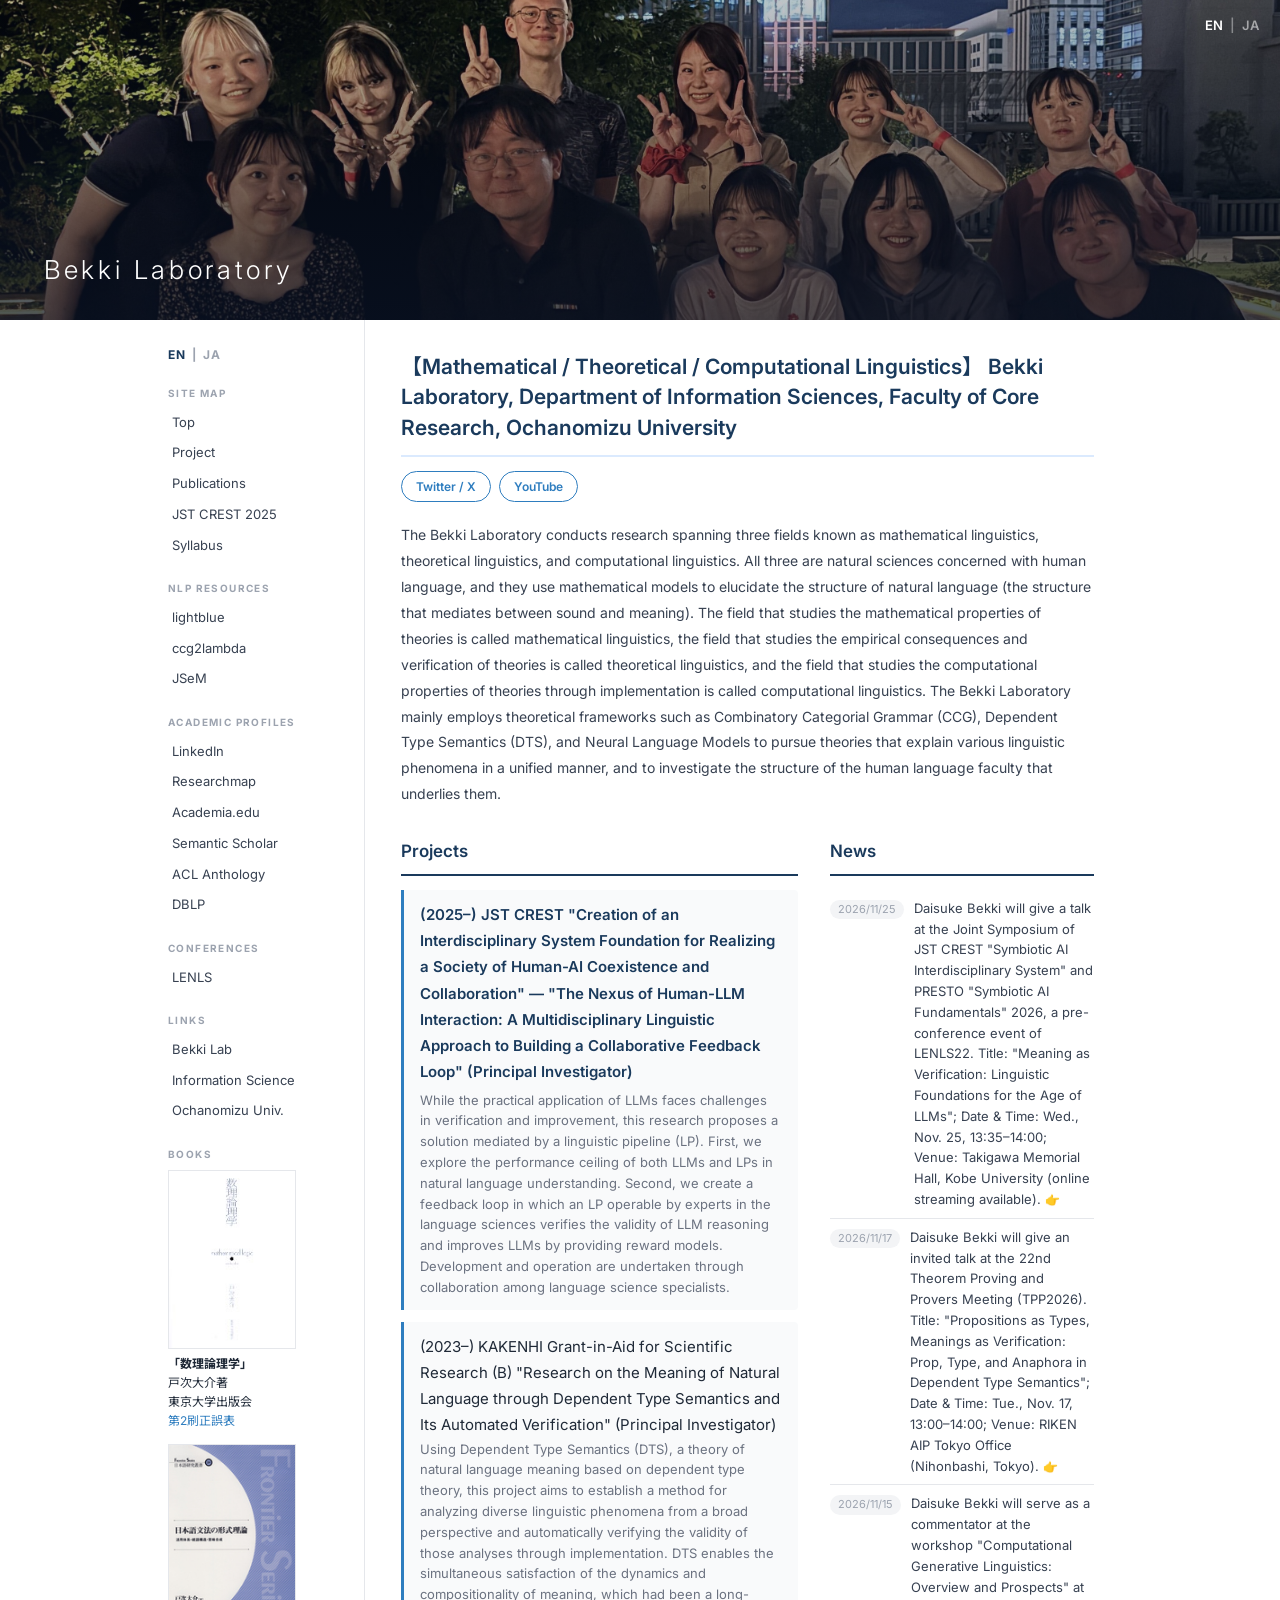
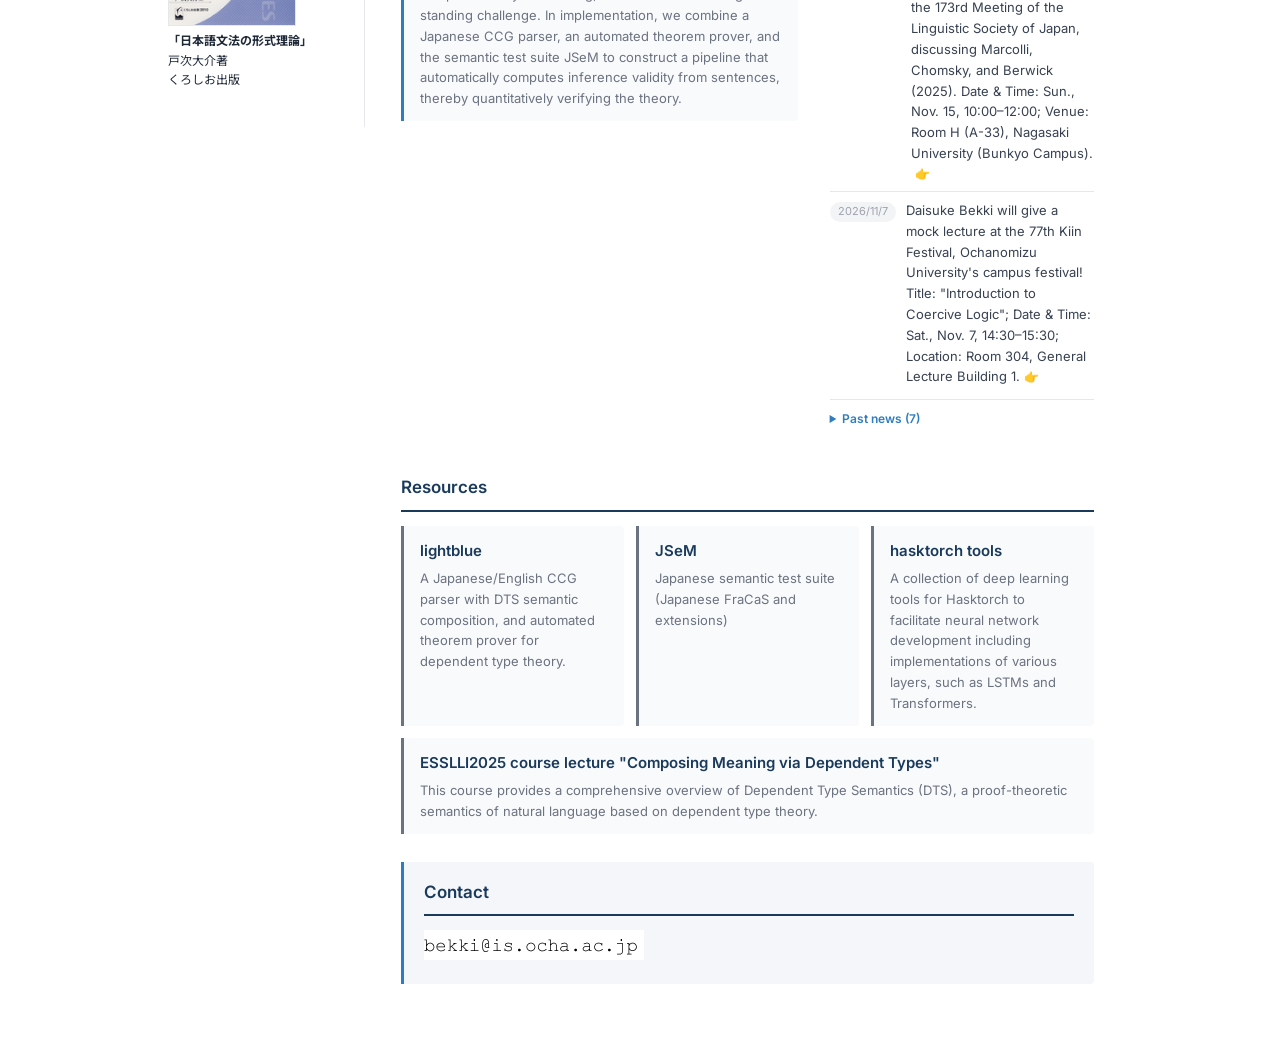
==== commit 5733a4e9: "News: show the latest 4 items, collapse older ones into a past-news box (EN & JA index) Co-Authored-" ====
--- a/index.html
+++ b/index.html
@@ -4,4 +4,4 @@
               東京大学出版会<br/><a href="ErrataSecondPrinting.md">第2刷正誤表</a></div><div class="book-entry"><a href="http://www.amazon.co.jp/dp/4874244688/"><img src="images/CCGbook.jpg" alt="日本語文法の形式理論"/></a><b>「日本語文法の形式理論」</b><br/>
               戸次大介著<br/>
               くろしお出版
-            </div></details></div><div class="main-content"><div xmlns="" class="page-tagline">【Mathematical / Theoretical / Computational Linguistics】 Bekki Laboratory, Department of Information Sciences, Faculty of Core Research, Ochanomizu University</div><div xmlns="" class="ext-links"><a class="ext-link-btn" href="https://twitter.com/BekkiLab" target="_blank">Twitter / X</a><a class="ext-link-btn" href="https://www.youtube.com/channel/UChd3G2JG8VncyUM4D4R2rCQ" target="_blank">YouTube</a></div><p xmlns="" class="page-about">The Bekki Laboratory conducts research spanning three fields known as mathematical linguistics, theoretical linguistics, and computational linguistics. All three are natural sciences concerned with human language, and they use mathematical models to elucidate the structure of natural language (the structure that mediates between sound and meaning). The field that studies the mathematical properties of theories is called mathematical linguistics, the field that studies the empirical consequences and verification of theories is called theoretical linguistics, and the field that studies the computational properties of theories through implementation is called computational linguistics. The Bekki Laboratory mainly employs theoretical frameworks such as Combinatory Categorial Grammar (CCG), Dependent Type Semantics (DTS), and Neural Language Models to pursue theories that explain various linguistic phenomena in a unified manner, and to investigate the structure of the human language faculty that underlies them.</p><div xmlns="" class="index-grid"><div class="index-themes"><div class="section-title">Projects</div><div class="theme-card"><a class="theme-name" href="crest2025.html">(2025–) JST CREST "Creation of an Interdisciplinary System Foundation for Realizing a Society of Human-AI Coexistence and Collaboration" — "The Nexus of Human-LLM Interaction: A Multidisciplinary Linguistic Approach to Building a Collaborative Feedback Loop" (Principal Investigator)</a><p class="theme-desc">While the practical application of LLMs faces challenges in verification and improvement, this research proposes a solution mediated by a linguistic pipeline (LP). First, we explore the performance ceiling of both LLMs and LPs in natural language understanding. Second, we create a feedback loop in which an LP operable by experts in the language sciences verifies the validity of LLM reasoning and improves LLMs by providing reward models. Development and operation are undertaken through collaboration among language science specialists.</p></div><div class="theme-card"><span class="theme-name">(2023–) KAKENHI Grant-in-Aid for Scientific Research (B) "Research on the Meaning of Natural Language through Dependent Type Semantics and Its Automated Verification" (Principal Investigator)</span><p class="theme-desc">Using Dependent Type Semantics (DTS), a theory of natural language meaning based on dependent type theory, this project aims to establish a method for analyzing diverse linguistic phenomena from a broad perspective and automatically verifying the validity of those analyses through implementation. DTS enables the simultaneous satisfaction of the dynamics and compositionality of meaning, which had been a long-standing challenge. In implementation, we combine a Japanese CCG parser, an automated theorem prover, and the semantic test suite JSeM to construct a pipeline that automatically computes inference validity from sentences, thereby quantitatively verifying the theory.</p></div></div><div class="index-news"><div class="section-title">News</div><ul class="news-list"><li><span class="news-date">2026/11/25</span><span class="news-text">Daisuke Bekki will give a talk at the Joint Symposium of JST CREST "Symbiotic AI Interdisciplinary System" and PRESTO "Symbiotic AI Fundamentals" 2026, a pre-conference event of LENLS22. Title: "Meaning as Verification: Linguistic Foundations for the Age of LLMs"; Date &amp; Time: Wed., Nov. 25, 13:35–14:00; Venue: Takigawa Memorial Hall, Kobe University (online streaming available).<a class="news-link" href="https://www.jst.go.jp/kisoken/aip/result/event/jointsympo_symbio2026/index.html" target="_blank">👉</a></span></li><li><span class="news-date">2026/11/17</span><span class="news-text">Daisuke Bekki will give an invited talk at the 22nd Theorem Proving and Provers Meeting (TPP2026). Title: "Propositions as Types, Meanings as Verification: Prop, Type, and Anaphora in Dependent Type Semantics"; Date &amp; Time: Tue., Nov. 17, 13:00–14:00; Venue: RIKEN AIP Tokyo Office (Nihonbashi, Tokyo).<a class="news-link" href="https://auto-res.github.io/tpp2026/en/" target="_blank">👉</a></span></li><li><span class="news-date">2026/11/15</span><span class="news-text">Daisuke Bekki will serve as a commentator at the workshop "Computational Generative Linguistics: Overview and Prospects" at the 173rd Meeting of the Linguistic Society of Japan, discussing Marcolli, Chomsky, and Berwick (2025). Date &amp; Time: Sun., Nov. 15, 10:00–12:00; Venue: Room H (A-33), Nagasaki University (Bunkyo Campus).<a class="news-link" href="https://ls-japan.org/wp-content/uploads/2026/11/program-lsj173ja-261105.pdf" target="_blank">👉</a></span></li><li><span class="news-date">2026/11/7</span><span class="news-text">Daisuke Bekki will give a mock lecture at the 77th Kiin Festival, Ochanomizu University's campus festival! Title: "Introduction to Coercive Logic"; Date &amp; Time: Sat., Nov. 7, 14:30–15:30; Location: Room 304, General Lecture Building 1.<a class="news-link" href="https://kiin-fes.com/archives/13270" target="_blank">👉</a></span></li><li><span class="news-date">2026/9/10</span><span class="news-text">We will hold a public discussion on "Open Problems in Buring (2005) Binding Theory" at the Tokai English Linguistics Study Group Workshop.<a class="news-link" href="https://sites.google.com/view/tokaices/" target="_blank">👉</a></span></li><li><span class="news-date">2026/8/6</span><span class="news-text">We presented 3 papers at Natural Language Meets Logic and Machine Learning (NALOMA VI) at ESSLLI2026 (Prague).<a class="news-link" href="https://naloma.github.io/2026/" target="_blank">👉</a></span></li><li><span class="news-date">2026/7/11</span><span class="news-text">We presented 4 papers at Bridges and Gaps between Formal and Computational Linguistics (BriGap-3).<a class="news-link" href="https://brigap-workshop.github.io/2026/" target="_blank">👉</a></span></li><li><span class="news-date">2026/3/11</span><span class="news-text">At NLP2026@Utsunomiya, we presented 7 posters in "Q6: Computational and Formal Linguistics" on Wed., March 11, 11:15–12:45.<a class="news-link" href="https://www.anlp.jp/proceedings/annual_meeting/2026/" target="_blank">👉</a></span></li><li><span class="news-date">2025/11/28</span><span class="news-text">We organized LENLS21 (Nov.28-30, Nagoya).<a class="news-link" href="https://lenls.github.io/lenls21/" target="_blank">👉</a></span></li><li><span class="news-date">2025/11/10</span><span class="news-text">Natsunako Miyakawa (M1, Bekki Lab) received the Student Encouragement Award at the 2025 Annual Conference of the Japanese Society for Artificial Intelligence, for "Towards the Development of an Automated Theorem Prover Neural Wani for Dependent Type Theory."<a class="news-link" href="https://www.ocha.ac.jp/news/d017153.html" target="_blank">👉</a></span></li><li><span class="news-date">2025/9/30</span><span class="news-text">Our project has been adopted by JST CREST "Creation of an Interdisciplinary System Foundation for Realizing a Society of Human-AI Coexistence and Collaboration": "The Nexus of Human-LLM Interaction: A Multidisciplinary Linguistic Approach to Building a Collaborative Feedback Loop" — PI: Daisuke Bekki; Co-PIs: Daisuke Kawahara (Waseda), Takuya Matsuzaki (Tokyo Univ. of Science), Yohei Oseki (UTokyo), Hitomi Yanaka (UTokyo).<a class="news-link" href="https://www.jst.go.jp/kisoken/crest/project/1111129/1111129_2025.html#anchor-5" target="_blank">👉</a></span></li></ul></div></div><div xmlns="" class="section-title">Resources</div><div xmlns="" class="res-grid"><div class="res-card"><a class="theme-name" href="https://github.com/DaisukeBekki/lightblue/" target="_blank">lightblue</a><p class="theme-desc">A Japanese/English CCG parser with DTS semantic composition, and automated theorem prover for dependent type theory.</p></div><div class="res-card"><a class="theme-name" href="https://github.com/DaisukeBekki/JSeM/" target="_blank">JSeM</a><p class="theme-desc">Japanese semantic test suite (Japanese FraCaS and extensions)</p></div><div class="res-card"><a class="theme-name" href="https://github.com/DaisukeBekki/hasktorch-tools/" target="_blank">hasktorch tools</a><p class="theme-desc">A collection of deep learning tools for Hasktorch to facilitate neural network development including implementations of various layers, such as LSTMs and Transformers.</p></div><div class="res-card"><a class="theme-name" href="https://github.com/DaisukeBekki/ESSLLI2025" target="_blank">ESSLLI2025 course lecture "Composing Meaning via Dependent Types"</a><p class="theme-desc">This course provides a comprehensive overview of Dependent Type Semantics (DTS), a proof-theoretic semantics of natural language based on dependent type theory.</p></div></div><div xmlns="" class="index-contact"><div class="section-title">Contact</div><img src="images/emailaddress.bmp" alt="email address"/></div></div></div></body></html>
+            </div></details></div><div class="main-content"><div xmlns="" class="page-tagline">【Mathematical / Theoretical / Computational Linguistics】 Bekki Laboratory, Department of Information Sciences, Faculty of Core Research, Ochanomizu University</div><div xmlns="" class="ext-links"><a class="ext-link-btn" href="https://twitter.com/BekkiLab" target="_blank">Twitter / X</a><a class="ext-link-btn" href="https://www.youtube.com/channel/UChd3G2JG8VncyUM4D4R2rCQ" target="_blank">YouTube</a></div><p xmlns="" class="page-about">The Bekki Laboratory conducts research spanning three fields known as mathematical linguistics, theoretical linguistics, and computational linguistics. All three are natural sciences concerned with human language, and they use mathematical models to elucidate the structure of natural language (the structure that mediates between sound and meaning). The field that studies the mathematical properties of theories is called mathematical linguistics, the field that studies the empirical consequences and verification of theories is called theoretical linguistics, and the field that studies the computational properties of theories through implementation is called computational linguistics. The Bekki Laboratory mainly employs theoretical frameworks such as Combinatory Categorial Grammar (CCG), Dependent Type Semantics (DTS), and Neural Language Models to pursue theories that explain various linguistic phenomena in a unified manner, and to investigate the structure of the human language faculty that underlies them.</p><div xmlns="" class="index-grid"><div class="index-themes"><div class="section-title">Projects</div><div class="theme-card"><a class="theme-name" href="crest2025.html">(2025–) JST CREST "Creation of an Interdisciplinary System Foundation for Realizing a Society of Human-AI Coexistence and Collaboration" — "The Nexus of Human-LLM Interaction: A Multidisciplinary Linguistic Approach to Building a Collaborative Feedback Loop" (Principal Investigator)</a><p class="theme-desc">While the practical application of LLMs faces challenges in verification and improvement, this research proposes a solution mediated by a linguistic pipeline (LP). First, we explore the performance ceiling of both LLMs and LPs in natural language understanding. Second, we create a feedback loop in which an LP operable by experts in the language sciences verifies the validity of LLM reasoning and improves LLMs by providing reward models. Development and operation are undertaken through collaboration among language science specialists.</p></div><div class="theme-card"><span class="theme-name">(2023–) KAKENHI Grant-in-Aid for Scientific Research (B) "Research on the Meaning of Natural Language through Dependent Type Semantics and Its Automated Verification" (Principal Investigator)</span><p class="theme-desc">Using Dependent Type Semantics (DTS), a theory of natural language meaning based on dependent type theory, this project aims to establish a method for analyzing diverse linguistic phenomena from a broad perspective and automatically verifying the validity of those analyses through implementation. DTS enables the simultaneous satisfaction of the dynamics and compositionality of meaning, which had been a long-standing challenge. In implementation, we combine a Japanese CCG parser, an automated theorem prover, and the semantic test suite JSeM to construct a pipeline that automatically computes inference validity from sentences, thereby quantitatively verifying the theory.</p></div></div><div class="index-news"><div class="section-title">News</div><ul class="news-list"><li><span class="news-date">2026/11/25</span><span class="news-text">Daisuke Bekki will give a talk at the Joint Symposium of JST CREST "Symbiotic AI Interdisciplinary System" and PRESTO "Symbiotic AI Fundamentals" 2026, a pre-conference event of LENLS22. Title: "Meaning as Verification: Linguistic Foundations for the Age of LLMs"; Date &amp; Time: Wed., Nov. 25, 13:35–14:00; Venue: Takigawa Memorial Hall, Kobe University (online streaming available).<a class="news-link" href="https://www.jst.go.jp/kisoken/aip/result/event/jointsympo_symbio2026/index.html" target="_blank">👉</a></span></li><li><span class="news-date">2026/11/17</span><span class="news-text">Daisuke Bekki will give an invited talk at the 22nd Theorem Proving and Provers Meeting (TPP2026). Title: "Propositions as Types, Meanings as Verification: Prop, Type, and Anaphora in Dependent Type Semantics"; Date &amp; Time: Tue., Nov. 17, 13:00–14:00; Venue: RIKEN AIP Tokyo Office (Nihonbashi, Tokyo).<a class="news-link" href="https://auto-res.github.io/tpp2026/en/" target="_blank">👉</a></span></li><li><span class="news-date">2026/11/15</span><span class="news-text">Daisuke Bekki will serve as a commentator at the workshop "Computational Generative Linguistics: Overview and Prospects" at the 173rd Meeting of the Linguistic Society of Japan, discussing Marcolli, Chomsky, and Berwick (2025). Date &amp; Time: Sun., Nov. 15, 10:00–12:00; Venue: Room H (A-33), Nagasaki University (Bunkyo Campus).<a class="news-link" href="https://ls-japan.org/wp-content/uploads/2026/11/program-lsj173ja-261105.pdf" target="_blank">👉</a></span></li><li><span class="news-date">2026/11/7</span><span class="news-text">Daisuke Bekki will give a mock lecture at the 77th Kiin Festival, Ochanomizu University's campus festival! Title: "Introduction to Coercive Logic"; Date &amp; Time: Sat., Nov. 7, 14:30–15:30; Location: Room 304, General Lecture Building 1.<a class="news-link" href="https://kiin-fes.com/archives/13270" target="_blank">👉</a></span></li></ul><details class="news-archive"><summary class="news-archive-summary">Past news (7)</summary><ul class="news-list"><li><span class="news-date">2026/9/10</span><span class="news-text">We will hold a public discussion on "Open Problems in Buring (2005) Binding Theory" at the Tokai English Linguistics Study Group Workshop.<a class="news-link" href="https://sites.google.com/view/tokaices/" target="_blank">👉</a></span></li><li><span class="news-date">2026/8/6</span><span class="news-text">We presented 3 papers at Natural Language Meets Logic and Machine Learning (NALOMA VI) at ESSLLI2026 (Prague).<a class="news-link" href="https://naloma.github.io/2026/" target="_blank">👉</a></span></li><li><span class="news-date">2026/7/11</span><span class="news-text">We presented 4 papers at Bridges and Gaps between Formal and Computational Linguistics (BriGap-3).<a class="news-link" href="https://brigap-workshop.github.io/2026/" target="_blank">👉</a></span></li><li><span class="news-date">2026/3/11</span><span class="news-text">At NLP2026@Utsunomiya, we presented 7 posters in "Q6: Computational and Formal Linguistics" on Wed., March 11, 11:15–12:45.<a class="news-link" href="https://www.anlp.jp/proceedings/annual_meeting/2026/" target="_blank">👉</a></span></li><li><span class="news-date">2025/11/28</span><span class="news-text">We organized LENLS21 (Nov.28-30, Nagoya).<a class="news-link" href="https://lenls.github.io/lenls21/" target="_blank">👉</a></span></li><li><span class="news-date">2025/11/10</span><span class="news-text">Natsunako Miyakawa (M1, Bekki Lab) received the Student Encouragement Award at the 2025 Annual Conference of the Japanese Society for Artificial Intelligence, for "Towards the Development of an Automated Theorem Prover Neural Wani for Dependent Type Theory."<a class="news-link" href="https://www.ocha.ac.jp/news/d017153.html" target="_blank">👉</a></span></li><li><span class="news-date">2025/9/30</span><span class="news-text">Our project has been adopted by JST CREST "Creation of an Interdisciplinary System Foundation for Realizing a Society of Human-AI Coexistence and Collaboration": "The Nexus of Human-LLM Interaction: A Multidisciplinary Linguistic Approach to Building a Collaborative Feedback Loop" — PI: Daisuke Bekki; Co-PIs: Daisuke Kawahara (Waseda), Takuya Matsuzaki (Tokyo Univ. of Science), Yohei Oseki (UTokyo), Hitomi Yanaka (UTokyo).<a class="news-link" href="https://www.jst.go.jp/kisoken/crest/project/1111129/1111129_2025.html#anchor-5" target="_blank">👉</a></span></li></ul></details></div></div><div xmlns="" class="section-title">Resources</div><div xmlns="" class="res-grid"><div class="res-card"><a class="theme-name" href="https://github.com/DaisukeBekki/lightblue/" target="_blank">lightblue</a><p class="theme-desc">A Japanese/English CCG parser with DTS semantic composition, and automated theorem prover for dependent type theory.</p></div><div class="res-card"><a class="theme-name" href="https://github.com/DaisukeBekki/JSeM/" target="_blank">JSeM</a><p class="theme-desc">Japanese semantic test suite (Japanese FraCaS and extensions)</p></div><div class="res-card"><a class="theme-name" href="https://github.com/DaisukeBekki/hasktorch-tools/" target="_blank">hasktorch tools</a><p class="theme-desc">A collection of deep learning tools for Hasktorch to facilitate neural network development including implementations of various layers, such as LSTMs and Transformers.</p></div><div class="res-card"><a class="theme-name" href="https://github.com/DaisukeBekki/ESSLLI2025" target="_blank">ESSLLI2025 course lecture "Composing Meaning via Dependent Types"</a><p class="theme-desc">This course provides a comprehensive overview of Dependent Type Semantics (DTS), a proof-theoretic semantics of natural language based on dependent type theory.</p></div></div><div xmlns="" class="index-contact"><div class="section-title">Contact</div><img src="images/emailaddress.bmp" alt="email address"/></div></div></div></body></html>
--- a/style.css
+++ b/style.css
@@ -290,6 +290,16 @@
 .news-list li:last-child { border-bottom: none; }
 .news-text { flex: 1; }
 a.news-link { font-size: 12px; margin-left: 4px; font-weight: 600; }
+/* Past news: collapsed below the current items */
+.news-archive { margin-top: 4px; border-top: 1px solid #e5e7eb; }
+.news-archive-summary {
+  cursor: pointer;
+  padding: 8px 0;
+  font-size: 12px;
+  font-weight: 600;
+  color: #2e7dbf;
+}
+.news-archive-summary:hover { color: #1a3a5c; }
 .news-date {
   flex-shrink: 0;
   font-size: 11px;
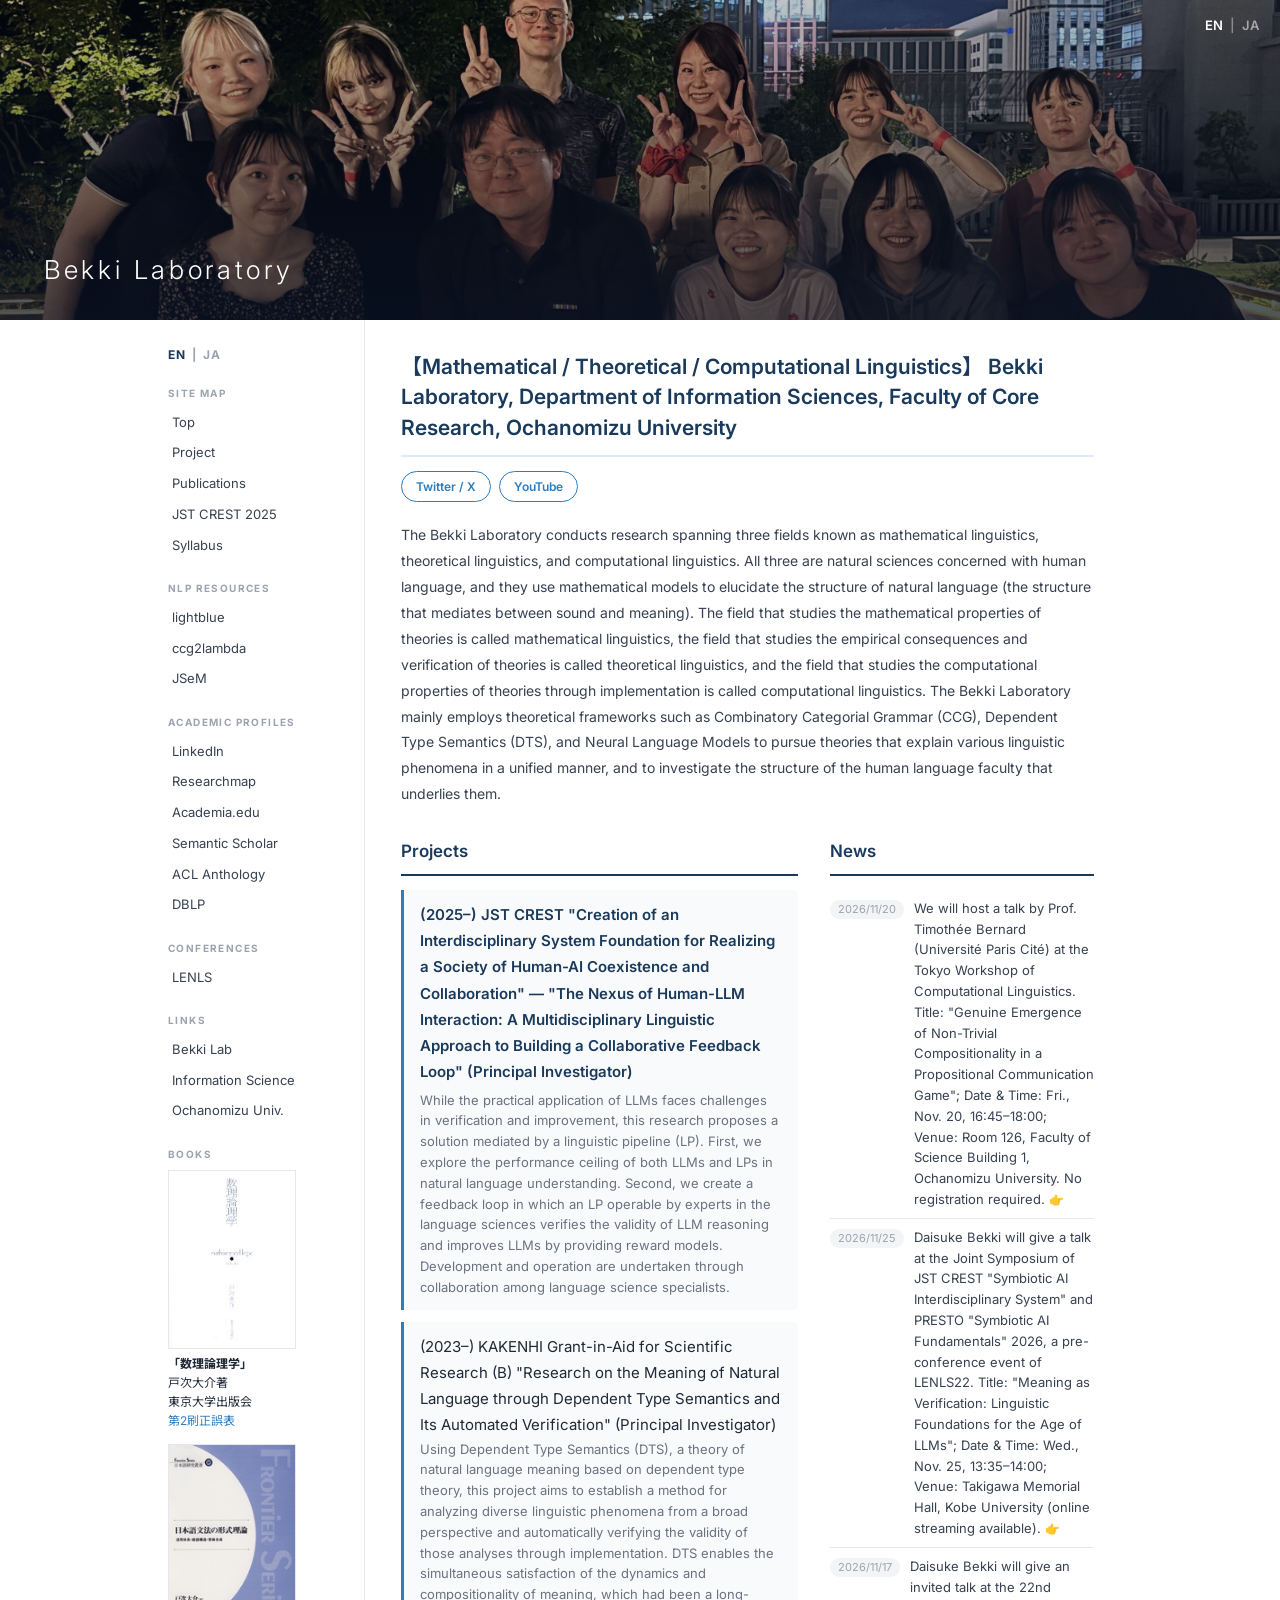
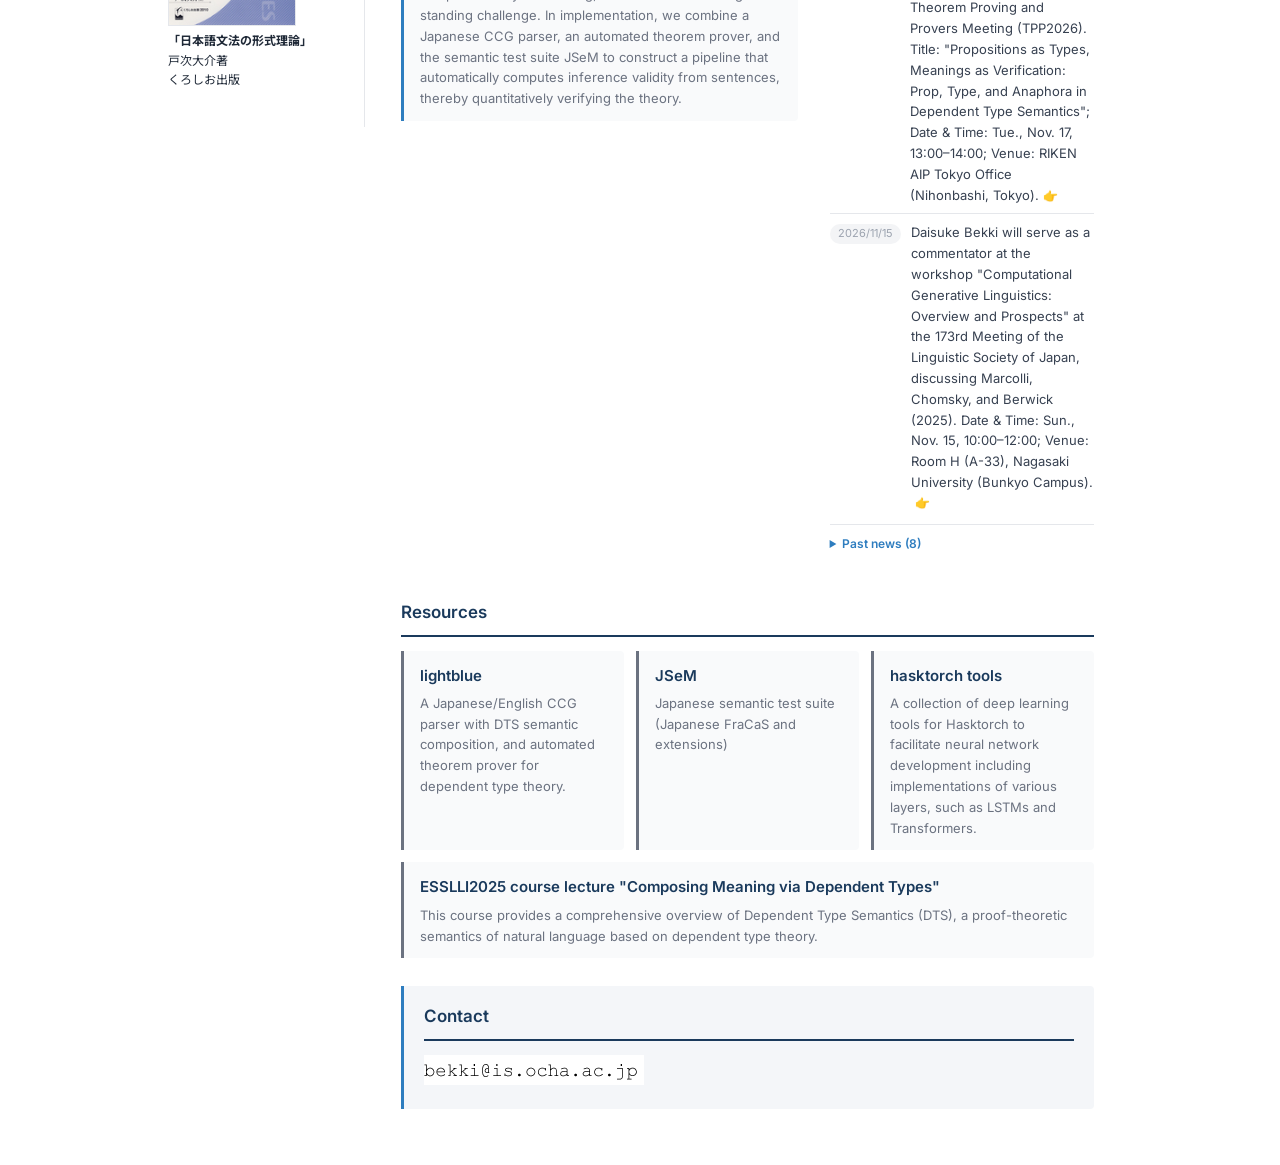
==== commit 5e78d6a3: "News: TWCL talk by Timothée Bernard (11/20) Co-Authored-By: Claude Opus 5.5 <noreply@anthropic.com> " ====
--- a/index.html
+++ b/index.html
@@ -4,4 +4,4 @@
               東京大学出版会<br/><a href="ErrataSecondPrinting.md">第2刷正誤表</a></div><div class="book-entry"><a href="http://www.amazon.co.jp/dp/4874244688/"><img src="images/CCGbook.jpg" alt="日本語文法の形式理論"/></a><b>「日本語文法の形式理論」</b><br/>
               戸次大介著<br/>
               くろしお出版
-            </div></details></div><div class="main-content"><div xmlns="" class="page-tagline">【Mathematical / Theoretical / Computational Linguistics】 Bekki Laboratory, Department of Information Sciences, Faculty of Core Research, Ochanomizu University</div><div xmlns="" class="ext-links"><a class="ext-link-btn" href="https://twitter.com/BekkiLab" target="_blank">Twitter / X</a><a class="ext-link-btn" href="https://www.youtube.com/channel/UChd3G2JG8VncyUM4D4R2rCQ" target="_blank">YouTube</a></div><p xmlns="" class="page-about">The Bekki Laboratory conducts research spanning three fields known as mathematical linguistics, theoretical linguistics, and computational linguistics. All three are natural sciences concerned with human language, and they use mathematical models to elucidate the structure of natural language (the structure that mediates between sound and meaning). The field that studies the mathematical properties of theories is called mathematical linguistics, the field that studies the empirical consequences and verification of theories is called theoretical linguistics, and the field that studies the computational properties of theories through implementation is called computational linguistics. The Bekki Laboratory mainly employs theoretical frameworks such as Combinatory Categorial Grammar (CCG), Dependent Type Semantics (DTS), and Neural Language Models to pursue theories that explain various linguistic phenomena in a unified manner, and to investigate the structure of the human language faculty that underlies them.</p><div xmlns="" class="index-grid"><div class="index-themes"><div class="section-title">Projects</div><div class="theme-card"><a class="theme-name" href="crest2025.html">(2025–) JST CREST "Creation of an Interdisciplinary System Foundation for Realizing a Society of Human-AI Coexistence and Collaboration" — "The Nexus of Human-LLM Interaction: A Multidisciplinary Linguistic Approach to Building a Collaborative Feedback Loop" (Principal Investigator)</a><p class="theme-desc">While the practical application of LLMs faces challenges in verification and improvement, this research proposes a solution mediated by a linguistic pipeline (LP). First, we explore the performance ceiling of both LLMs and LPs in natural language understanding. Second, we create a feedback loop in which an LP operable by experts in the language sciences verifies the validity of LLM reasoning and improves LLMs by providing reward models. Development and operation are undertaken through collaboration among language science specialists.</p></div><div class="theme-card"><span class="theme-name">(2023–) KAKENHI Grant-in-Aid for Scientific Research (B) "Research on the Meaning of Natural Language through Dependent Type Semantics and Its Automated Verification" (Principal Investigator)</span><p class="theme-desc">Using Dependent Type Semantics (DTS), a theory of natural language meaning based on dependent type theory, this project aims to establish a method for analyzing diverse linguistic phenomena from a broad perspective and automatically verifying the validity of those analyses through implementation. DTS enables the simultaneous satisfaction of the dynamics and compositionality of meaning, which had been a long-standing challenge. In implementation, we combine a Japanese CCG parser, an automated theorem prover, and the semantic test suite JSeM to construct a pipeline that automatically computes inference validity from sentences, thereby quantitatively verifying the theory.</p></div></div><div class="index-news"><div class="section-title">News</div><ul class="news-list"><li><span class="news-date">2026/11/25</span><span class="news-text">Daisuke Bekki will give a talk at the Joint Symposium of JST CREST "Symbiotic AI Interdisciplinary System" and PRESTO "Symbiotic AI Fundamentals" 2026, a pre-conference event of LENLS22. Title: "Meaning as Verification: Linguistic Foundations for the Age of LLMs"; Date &amp; Time: Wed., Nov. 25, 13:35–14:00; Venue: Takigawa Memorial Hall, Kobe University (online streaming available).<a class="news-link" href="https://www.jst.go.jp/kisoken/aip/result/event/jointsympo_symbio2026/index.html" target="_blank">👉</a></span></li><li><span class="news-date">2026/11/17</span><span class="news-text">Daisuke Bekki will give an invited talk at the 22nd Theorem Proving and Provers Meeting (TPP2026). Title: "Propositions as Types, Meanings as Verification: Prop, Type, and Anaphora in Dependent Type Semantics"; Date &amp; Time: Tue., Nov. 17, 13:00–14:00; Venue: RIKEN AIP Tokyo Office (Nihonbashi, Tokyo).<a class="news-link" href="https://auto-res.github.io/tpp2026/en/" target="_blank">👉</a></span></li><li><span class="news-date">2026/11/15</span><span class="news-text">Daisuke Bekki will serve as a commentator at the workshop "Computational Generative Linguistics: Overview and Prospects" at the 173rd Meeting of the Linguistic Society of Japan, discussing Marcolli, Chomsky, and Berwick (2025). Date &amp; Time: Sun., Nov. 15, 10:00–12:00; Venue: Room H (A-33), Nagasaki University (Bunkyo Campus).<a class="news-link" href="https://ls-japan.org/wp-content/uploads/2026/11/program-lsj173ja-261105.pdf" target="_blank">👉</a></span></li><li><span class="news-date">2026/11/7</span><span class="news-text">Daisuke Bekki will give a mock lecture at the 77th Kiin Festival, Ochanomizu University's campus festival! Title: "Introduction to Coercive Logic"; Date &amp; Time: Sat., Nov. 7, 14:30–15:30; Location: Room 304, General Lecture Building 1.<a class="news-link" href="https://kiin-fes.com/archives/13270" target="_blank">👉</a></span></li></ul><details class="news-archive"><summary class="news-archive-summary">Past news (7)</summary><ul class="news-list"><li><span class="news-date">2026/9/10</span><span class="news-text">We will hold a public discussion on "Open Problems in Buring (2005) Binding Theory" at the Tokai English Linguistics Study Group Workshop.<a class="news-link" href="https://sites.google.com/view/tokaices/" target="_blank">👉</a></span></li><li><span class="news-date">2026/8/6</span><span class="news-text">We presented 3 papers at Natural Language Meets Logic and Machine Learning (NALOMA VI) at ESSLLI2026 (Prague).<a class="news-link" href="https://naloma.github.io/2026/" target="_blank">👉</a></span></li><li><span class="news-date">2026/7/11</span><span class="news-text">We presented 4 papers at Bridges and Gaps between Formal and Computational Linguistics (BriGap-3).<a class="news-link" href="https://brigap-workshop.github.io/2026/" target="_blank">👉</a></span></li><li><span class="news-date">2026/3/11</span><span class="news-text">At NLP2026@Utsunomiya, we presented 7 posters in "Q6: Computational and Formal Linguistics" on Wed., March 11, 11:15–12:45.<a class="news-link" href="https://www.anlp.jp/proceedings/annual_meeting/2026/" target="_blank">👉</a></span></li><li><span class="news-date">2025/11/28</span><span class="news-text">We organized LENLS21 (Nov.28-30, Nagoya).<a class="news-link" href="https://lenls.github.io/lenls21/" target="_blank">👉</a></span></li><li><span class="news-date">2025/11/10</span><span class="news-text">Natsunako Miyakawa (M1, Bekki Lab) received the Student Encouragement Award at the 2025 Annual Conference of the Japanese Society for Artificial Intelligence, for "Towards the Development of an Automated Theorem Prover Neural Wani for Dependent Type Theory."<a class="news-link" href="https://www.ocha.ac.jp/news/d017153.html" target="_blank">👉</a></span></li><li><span class="news-date">2025/9/30</span><span class="news-text">Our project has been adopted by JST CREST "Creation of an Interdisciplinary System Foundation for Realizing a Society of Human-AI Coexistence and Collaboration": "The Nexus of Human-LLM Interaction: A Multidisciplinary Linguistic Approach to Building a Collaborative Feedback Loop" — PI: Daisuke Bekki; Co-PIs: Daisuke Kawahara (Waseda), Takuya Matsuzaki (Tokyo Univ. of Science), Yohei Oseki (UTokyo), Hitomi Yanaka (UTokyo).<a class="news-link" href="https://www.jst.go.jp/kisoken/crest/project/1111129/1111129_2025.html#anchor-5" target="_blank">👉</a></span></li></ul></details></div></div><div xmlns="" class="section-title">Resources</div><div xmlns="" class="res-grid"><div class="res-card"><a class="theme-name" href="https://github.com/DaisukeBekki/lightblue/" target="_blank">lightblue</a><p class="theme-desc">A Japanese/English CCG parser with DTS semantic composition, and automated theorem prover for dependent type theory.</p></div><div class="res-card"><a class="theme-name" href="https://github.com/DaisukeBekki/JSeM/" target="_blank">JSeM</a><p class="theme-desc">Japanese semantic test suite (Japanese FraCaS and extensions)</p></div><div class="res-card"><a class="theme-name" href="https://github.com/DaisukeBekki/hasktorch-tools/" target="_blank">hasktorch tools</a><p class="theme-desc">A collection of deep learning tools for Hasktorch to facilitate neural network development including implementations of various layers, such as LSTMs and Transformers.</p></div><div class="res-card"><a class="theme-name" href="https://github.com/DaisukeBekki/ESSLLI2025" target="_blank">ESSLLI2025 course lecture "Composing Meaning via Dependent Types"</a><p class="theme-desc">This course provides a comprehensive overview of Dependent Type Semantics (DTS), a proof-theoretic semantics of natural language based on dependent type theory.</p></div></div><div xmlns="" class="index-contact"><div class="section-title">Contact</div><img src="images/emailaddress.bmp" alt="email address"/></div></div></div></body></html>
+            </div></details></div><div class="main-content"><div xmlns="" class="page-tagline">【Mathematical / Theoretical / Computational Linguistics】 Bekki Laboratory, Department of Information Sciences, Faculty of Core Research, Ochanomizu University</div><div xmlns="" class="ext-links"><a class="ext-link-btn" href="https://twitter.com/BekkiLab" target="_blank">Twitter / X</a><a class="ext-link-btn" href="https://www.youtube.com/channel/UChd3G2JG8VncyUM4D4R2rCQ" target="_blank">YouTube</a></div><p xmlns="" class="page-about">The Bekki Laboratory conducts research spanning three fields known as mathematical linguistics, theoretical linguistics, and computational linguistics. All three are natural sciences concerned with human language, and they use mathematical models to elucidate the structure of natural language (the structure that mediates between sound and meaning). The field that studies the mathematical properties of theories is called mathematical linguistics, the field that studies the empirical consequences and verification of theories is called theoretical linguistics, and the field that studies the computational properties of theories through implementation is called computational linguistics. The Bekki Laboratory mainly employs theoretical frameworks such as Combinatory Categorial Grammar (CCG), Dependent Type Semantics (DTS), and Neural Language Models to pursue theories that explain various linguistic phenomena in a unified manner, and to investigate the structure of the human language faculty that underlies them.</p><div xmlns="" class="index-grid"><div class="index-themes"><div class="section-title">Projects</div><div class="theme-card"><a class="theme-name" href="crest2025.html">(2025–) JST CREST "Creation of an Interdisciplinary System Foundation for Realizing a Society of Human-AI Coexistence and Collaboration" — "The Nexus of Human-LLM Interaction: A Multidisciplinary Linguistic Approach to Building a Collaborative Feedback Loop" (Principal Investigator)</a><p class="theme-desc">While the practical application of LLMs faces challenges in verification and improvement, this research proposes a solution mediated by a linguistic pipeline (LP). First, we explore the performance ceiling of both LLMs and LPs in natural language understanding. Second, we create a feedback loop in which an LP operable by experts in the language sciences verifies the validity of LLM reasoning and improves LLMs by providing reward models. Development and operation are undertaken through collaboration among language science specialists.</p></div><div class="theme-card"><span class="theme-name">(2023–) KAKENHI Grant-in-Aid for Scientific Research (B) "Research on the Meaning of Natural Language through Dependent Type Semantics and Its Automated Verification" (Principal Investigator)</span><p class="theme-desc">Using Dependent Type Semantics (DTS), a theory of natural language meaning based on dependent type theory, this project aims to establish a method for analyzing diverse linguistic phenomena from a broad perspective and automatically verifying the validity of those analyses through implementation. DTS enables the simultaneous satisfaction of the dynamics and compositionality of meaning, which had been a long-standing challenge. In implementation, we combine a Japanese CCG parser, an automated theorem prover, and the semantic test suite JSeM to construct a pipeline that automatically computes inference validity from sentences, thereby quantitatively verifying the theory.</p></div></div><div class="index-news"><div class="section-title">News</div><ul class="news-list"><li><span class="news-date">2026/11/20</span><span class="news-text">We will host a talk by Prof. Timothée Bernard (Université Paris Cité) at the Tokyo Workshop of Computational Linguistics. Title: "Genuine Emergence of Non-Trivial Compositionality in a Propositional Communication Game"; Date &amp; Time: Fri., Nov. 20, 16:45–18:00; Venue: Room 126, Faculty of Science Building 1, Ochanomizu University. No registration required.<a class="news-link" href="https://bekkilab.notion.site/2026-Tokyo-Workshop-of-Computational-Linguistics-Talk-by-Prof-Timoth-e-Bernard-3fe244489f4281e68aafcab09f9e0d29" target="_blank">👉</a></span></li><li><span class="news-date">2026/11/25</span><span class="news-text">Daisuke Bekki will give a talk at the Joint Symposium of JST CREST "Symbiotic AI Interdisciplinary System" and PRESTO "Symbiotic AI Fundamentals" 2026, a pre-conference event of LENLS22. Title: "Meaning as Verification: Linguistic Foundations for the Age of LLMs"; Date &amp; Time: Wed., Nov. 25, 13:35–14:00; Venue: Takigawa Memorial Hall, Kobe University (online streaming available).<a class="news-link" href="https://www.jst.go.jp/kisoken/aip/result/event/jointsympo_symbio2026/index.html" target="_blank">👉</a></span></li><li><span class="news-date">2026/11/17</span><span class="news-text">Daisuke Bekki will give an invited talk at the 22nd Theorem Proving and Provers Meeting (TPP2026). Title: "Propositions as Types, Meanings as Verification: Prop, Type, and Anaphora in Dependent Type Semantics"; Date &amp; Time: Tue., Nov. 17, 13:00–14:00; Venue: RIKEN AIP Tokyo Office (Nihonbashi, Tokyo).<a class="news-link" href="https://auto-res.github.io/tpp2026/en/" target="_blank">👉</a></span></li><li><span class="news-date">2026/11/15</span><span class="news-text">Daisuke Bekki will serve as a commentator at the workshop "Computational Generative Linguistics: Overview and Prospects" at the 173rd Meeting of the Linguistic Society of Japan, discussing Marcolli, Chomsky, and Berwick (2025). Date &amp; Time: Sun., Nov. 15, 10:00–12:00; Venue: Room H (A-33), Nagasaki University (Bunkyo Campus).<a class="news-link" href="https://ls-japan.org/wp-content/uploads/2026/11/program-lsj173ja-261105.pdf" target="_blank">👉</a></span></li></ul><details class="news-archive"><summary class="news-archive-summary">Past news (8)</summary><ul class="news-list"><li><span class="news-date">2026/11/7</span><span class="news-text">Daisuke Bekki will give a mock lecture at the 77th Kiin Festival, Ochanomizu University's campus festival! Title: "Introduction to Coercive Logic"; Date &amp; Time: Sat., Nov. 7, 14:30–15:30; Location: Room 304, General Lecture Building 1.<a class="news-link" href="https://kiin-fes.com/archives/13270" target="_blank">👉</a></span></li><li><span class="news-date">2026/9/10</span><span class="news-text">We will hold a public discussion on "Open Problems in Buring (2005) Binding Theory" at the Tokai English Linguistics Study Group Workshop.<a class="news-link" href="https://sites.google.com/view/tokaices/" target="_blank">👉</a></span></li><li><span class="news-date">2026/8/6</span><span class="news-text">We presented 3 papers at Natural Language Meets Logic and Machine Learning (NALOMA VI) at ESSLLI2026 (Prague).<a class="news-link" href="https://naloma.github.io/2026/" target="_blank">👉</a></span></li><li><span class="news-date">2026/7/11</span><span class="news-text">We presented 4 papers at Bridges and Gaps between Formal and Computational Linguistics (BriGap-3).<a class="news-link" href="https://brigap-workshop.github.io/2026/" target="_blank">👉</a></span></li><li><span class="news-date">2026/3/11</span><span class="news-text">At NLP2026@Utsunomiya, we presented 7 posters in "Q6: Computational and Formal Linguistics" on Wed., March 11, 11:15–12:45.<a class="news-link" href="https://www.anlp.jp/proceedings/annual_meeting/2026/" target="_blank">👉</a></span></li><li><span class="news-date">2025/11/28</span><span class="news-text">We organized LENLS21 (Nov.28-30, Nagoya).<a class="news-link" href="https://lenls.github.io/lenls21/" target="_blank">👉</a></span></li><li><span class="news-date">2025/11/10</span><span class="news-text">Natsunako Miyakawa (M1, Bekki Lab) received the Student Encouragement Award at the 2025 Annual Conference of the Japanese Society for Artificial Intelligence, for "Towards the Development of an Automated Theorem Prover Neural Wani for Dependent Type Theory."<a class="news-link" href="https://www.ocha.ac.jp/news/d017153.html" target="_blank">👉</a></span></li><li><span class="news-date">2025/9/30</span><span class="news-text">Our project has been adopted by JST CREST "Creation of an Interdisciplinary System Foundation for Realizing a Society of Human-AI Coexistence and Collaboration": "The Nexus of Human-LLM Interaction: A Multidisciplinary Linguistic Approach to Building a Collaborative Feedback Loop" — PI: Daisuke Bekki; Co-PIs: Daisuke Kawahara (Waseda), Takuya Matsuzaki (Tokyo Univ. of Science), Yohei Oseki (UTokyo), Hitomi Yanaka (UTokyo).<a class="news-link" href="https://www.jst.go.jp/kisoken/crest/project/1111129/1111129_2025.html#anchor-5" target="_blank">👉</a></span></li></ul></details></div></div><div xmlns="" class="section-title">Resources</div><div xmlns="" class="res-grid"><div class="res-card"><a class="theme-name" href="https://github.com/DaisukeBekki/lightblue/" target="_blank">lightblue</a><p class="theme-desc">A Japanese/English CCG parser with DTS semantic composition, and automated theorem prover for dependent type theory.</p></div><div class="res-card"><a class="theme-name" href="https://github.com/DaisukeBekki/JSeM/" target="_blank">JSeM</a><p class="theme-desc">Japanese semantic test suite (Japanese FraCaS and extensions)</p></div><div class="res-card"><a class="theme-name" href="https://github.com/DaisukeBekki/hasktorch-tools/" target="_blank">hasktorch tools</a><p class="theme-desc">A collection of deep learning tools for Hasktorch to facilitate neural network development including implementations of various layers, such as LSTMs and Transformers.</p></div><div class="res-card"><a class="theme-name" href="https://github.com/DaisukeBekki/ESSLLI2025" target="_blank">ESSLLI2025 course lecture "Composing Meaning via Dependent Types"</a><p class="theme-desc">This course provides a comprehensive overview of Dependent Type Semantics (DTS), a proof-theoretic semantics of natural language based on dependent type theory.</p></div></div><div xmlns="" class="index-contact"><div class="section-title">Contact</div><img src="images/emailaddress.bmp" alt="email address"/></div></div></div></body></html>
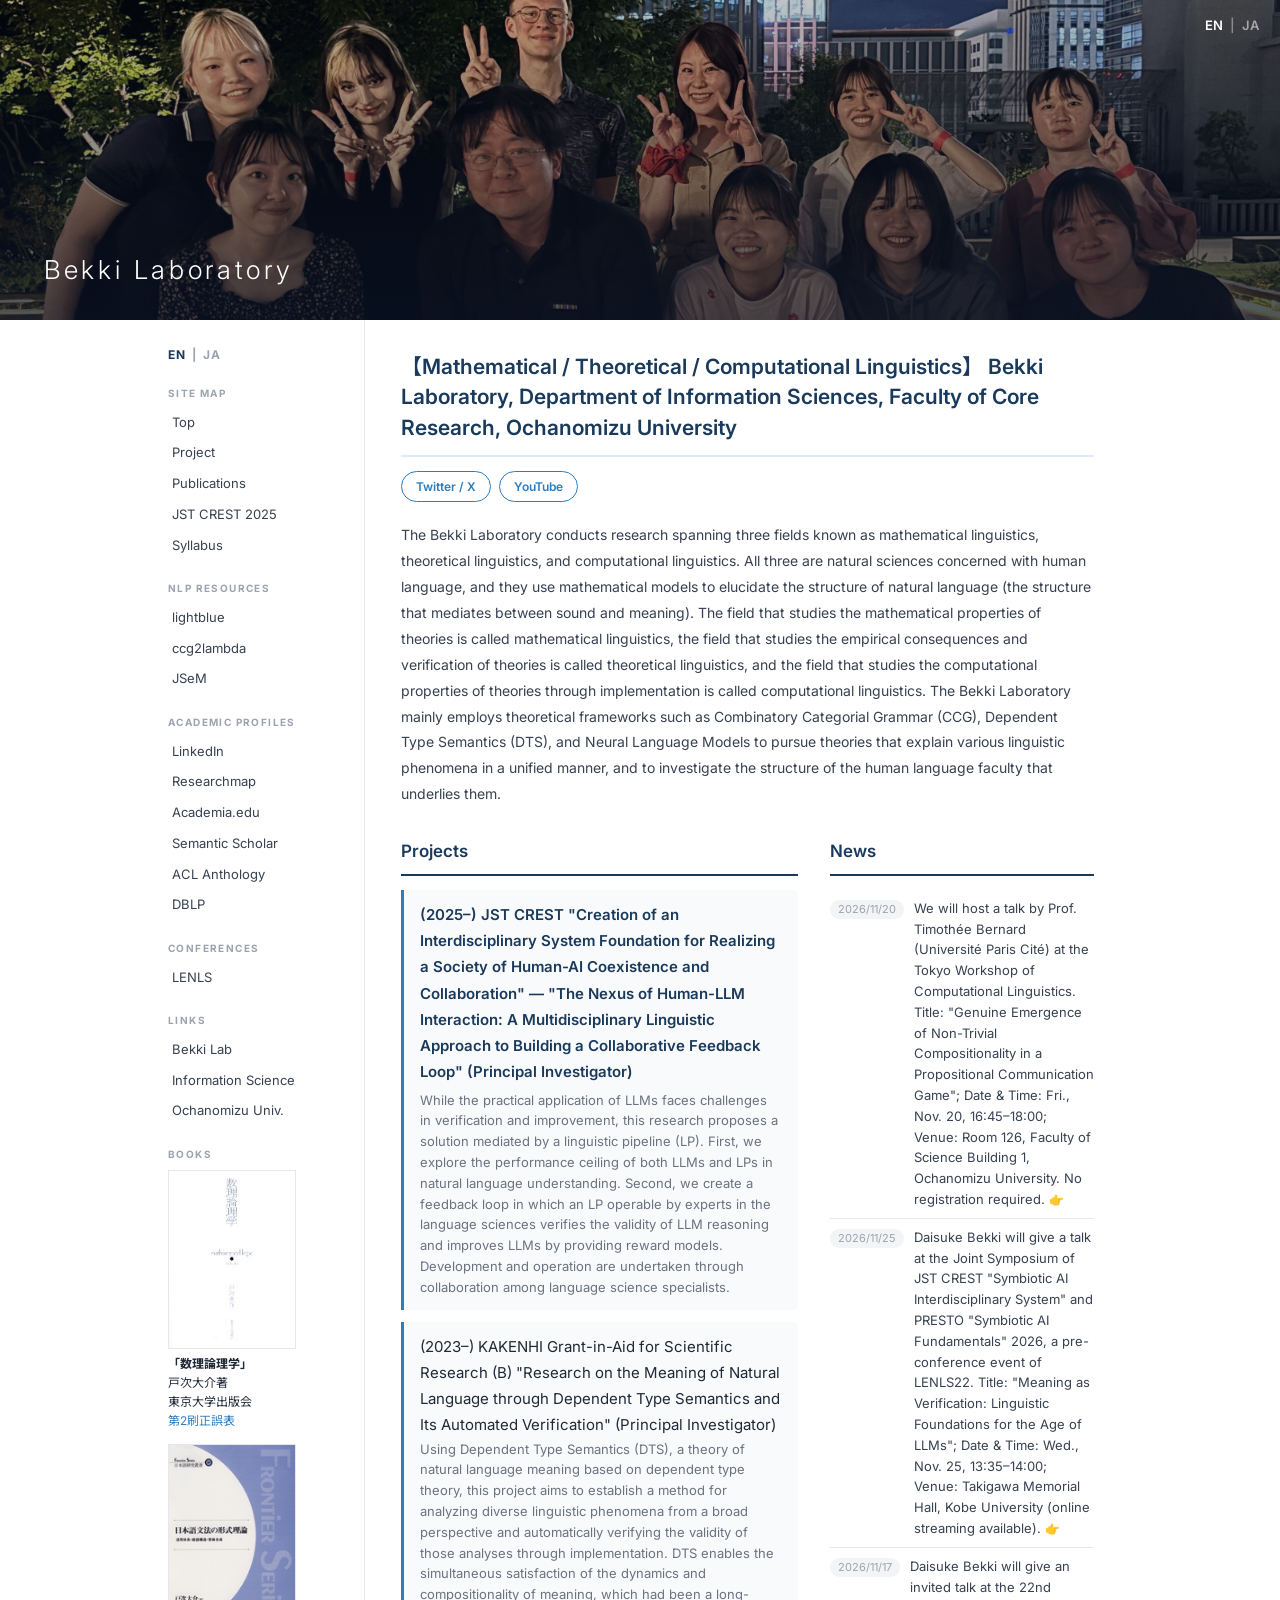
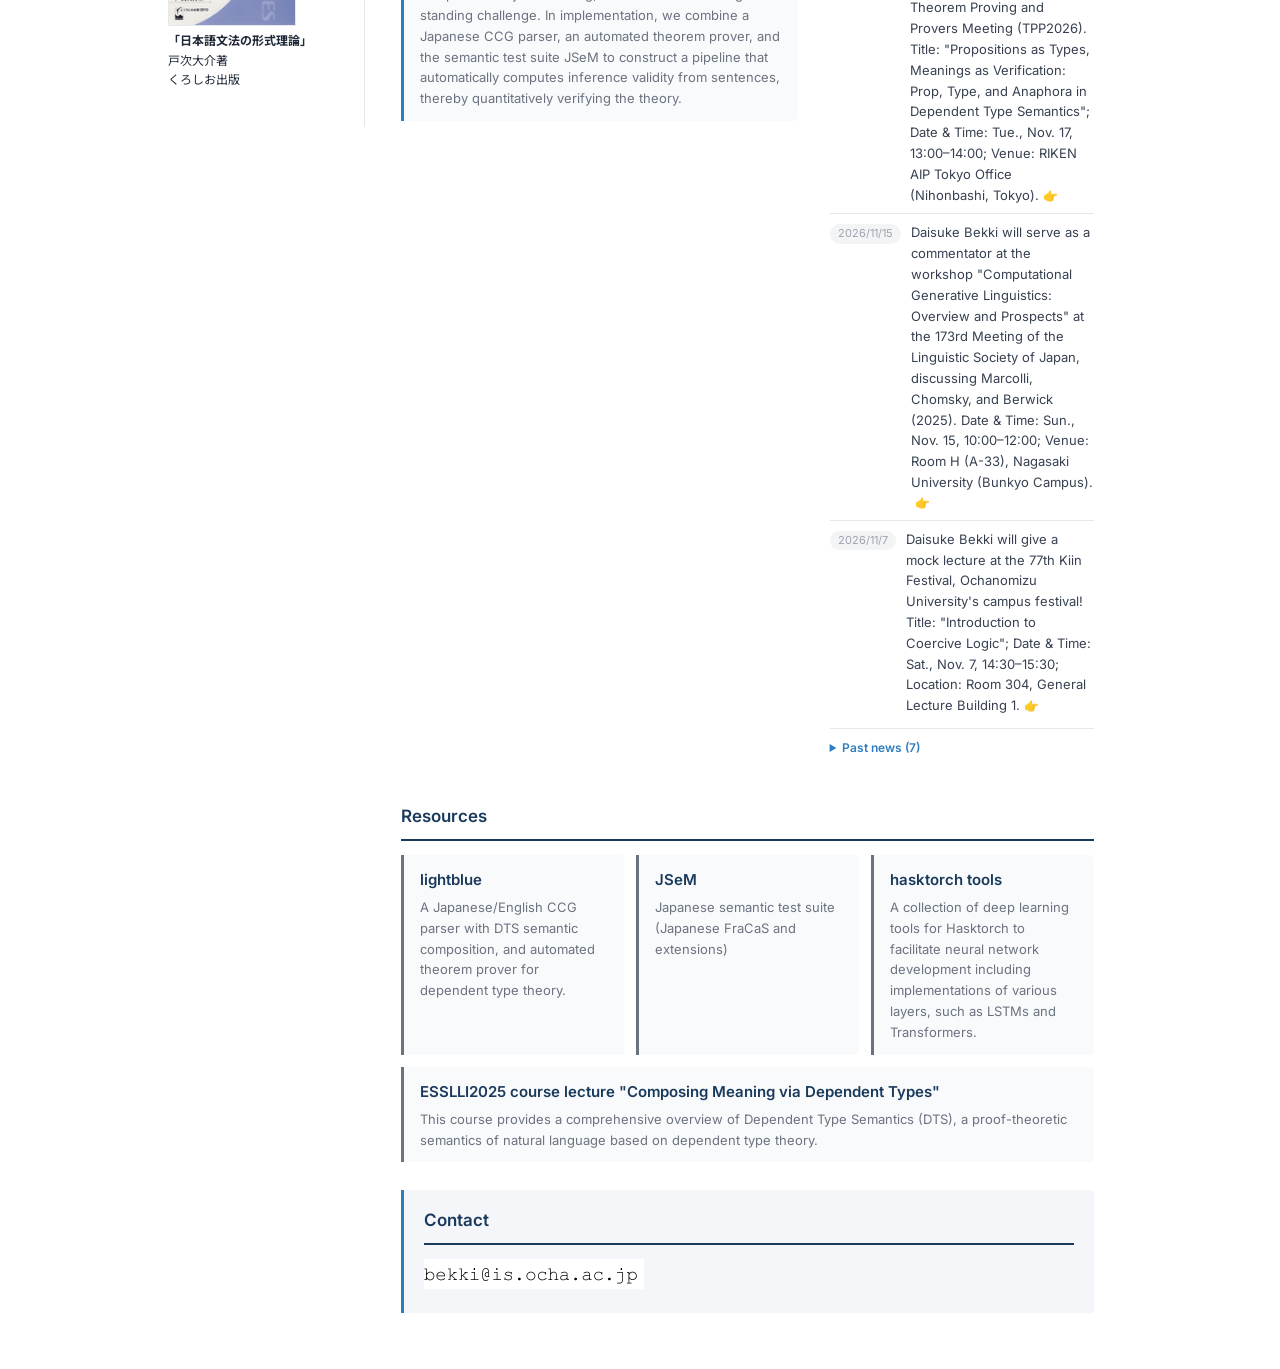
==== commit 4b3773e2: "News: show the latest 5 items (EN & JA index) Co-Authored-By: Claude Opus 5.5 <noreply@anthropic.com" ====
--- a/index.html
+++ b/index.html
@@ -4,4 +4,4 @@
               東京大学出版会<br/><a href="ErrataSecondPrinting.md">第2刷正誤表</a></div><div class="book-entry"><a href="http://www.amazon.co.jp/dp/4874244688/"><img src="images/CCGbook.jpg" alt="日本語文法の形式理論"/></a><b>「日本語文法の形式理論」</b><br/>
               戸次大介著<br/>
               くろしお出版
-            </div></details></div><div class="main-content"><div xmlns="" class="page-tagline">【Mathematical / Theoretical / Computational Linguistics】 Bekki Laboratory, Department of Information Sciences, Faculty of Core Research, Ochanomizu University</div><div xmlns="" class="ext-links"><a class="ext-link-btn" href="https://twitter.com/BekkiLab" target="_blank">Twitter / X</a><a class="ext-link-btn" href="https://www.youtube.com/channel/UChd3G2JG8VncyUM4D4R2rCQ" target="_blank">YouTube</a></div><p xmlns="" class="page-about">The Bekki Laboratory conducts research spanning three fields known as mathematical linguistics, theoretical linguistics, and computational linguistics. All three are natural sciences concerned with human language, and they use mathematical models to elucidate the structure of natural language (the structure that mediates between sound and meaning). The field that studies the mathematical properties of theories is called mathematical linguistics, the field that studies the empirical consequences and verification of theories is called theoretical linguistics, and the field that studies the computational properties of theories through implementation is called computational linguistics. The Bekki Laboratory mainly employs theoretical frameworks such as Combinatory Categorial Grammar (CCG), Dependent Type Semantics (DTS), and Neural Language Models to pursue theories that explain various linguistic phenomena in a unified manner, and to investigate the structure of the human language faculty that underlies them.</p><div xmlns="" class="index-grid"><div class="index-themes"><div class="section-title">Projects</div><div class="theme-card"><a class="theme-name" href="crest2025.html">(2025–) JST CREST "Creation of an Interdisciplinary System Foundation for Realizing a Society of Human-AI Coexistence and Collaboration" — "The Nexus of Human-LLM Interaction: A Multidisciplinary Linguistic Approach to Building a Collaborative Feedback Loop" (Principal Investigator)</a><p class="theme-desc">While the practical application of LLMs faces challenges in verification and improvement, this research proposes a solution mediated by a linguistic pipeline (LP). First, we explore the performance ceiling of both LLMs and LPs in natural language understanding. Second, we create a feedback loop in which an LP operable by experts in the language sciences verifies the validity of LLM reasoning and improves LLMs by providing reward models. Development and operation are undertaken through collaboration among language science specialists.</p></div><div class="theme-card"><span class="theme-name">(2023–) KAKENHI Grant-in-Aid for Scientific Research (B) "Research on the Meaning of Natural Language through Dependent Type Semantics and Its Automated Verification" (Principal Investigator)</span><p class="theme-desc">Using Dependent Type Semantics (DTS), a theory of natural language meaning based on dependent type theory, this project aims to establish a method for analyzing diverse linguistic phenomena from a broad perspective and automatically verifying the validity of those analyses through implementation. DTS enables the simultaneous satisfaction of the dynamics and compositionality of meaning, which had been a long-standing challenge. In implementation, we combine a Japanese CCG parser, an automated theorem prover, and the semantic test suite JSeM to construct a pipeline that automatically computes inference validity from sentences, thereby quantitatively verifying the theory.</p></div></div><div class="index-news"><div class="section-title">News</div><ul class="news-list"><li><span class="news-date">2026/11/20</span><span class="news-text">We will host a talk by Prof. Timothée Bernard (Université Paris Cité) at the Tokyo Workshop of Computational Linguistics. Title: "Genuine Emergence of Non-Trivial Compositionality in a Propositional Communication Game"; Date &amp; Time: Fri., Nov. 20, 16:45–18:00; Venue: Room 126, Faculty of Science Building 1, Ochanomizu University. No registration required.<a class="news-link" href="https://bekkilab.notion.site/2026-Tokyo-Workshop-of-Computational-Linguistics-Talk-by-Prof-Timoth-e-Bernard-3fe244489f4281e68aafcab09f9e0d29" target="_blank">👉</a></span></li><li><span class="news-date">2026/11/25</span><span class="news-text">Daisuke Bekki will give a talk at the Joint Symposium of JST CREST "Symbiotic AI Interdisciplinary System" and PRESTO "Symbiotic AI Fundamentals" 2026, a pre-conference event of LENLS22. Title: "Meaning as Verification: Linguistic Foundations for the Age of LLMs"; Date &amp; Time: Wed., Nov. 25, 13:35–14:00; Venue: Takigawa Memorial Hall, Kobe University (online streaming available).<a class="news-link" href="https://www.jst.go.jp/kisoken/aip/result/event/jointsympo_symbio2026/index.html" target="_blank">👉</a></span></li><li><span class="news-date">2026/11/17</span><span class="news-text">Daisuke Bekki will give an invited talk at the 22nd Theorem Proving and Provers Meeting (TPP2026). Title: "Propositions as Types, Meanings as Verification: Prop, Type, and Anaphora in Dependent Type Semantics"; Date &amp; Time: Tue., Nov. 17, 13:00–14:00; Venue: RIKEN AIP Tokyo Office (Nihonbashi, Tokyo).<a class="news-link" href="https://auto-res.github.io/tpp2026/en/" target="_blank">👉</a></span></li><li><span class="news-date">2026/11/15</span><span class="news-text">Daisuke Bekki will serve as a commentator at the workshop "Computational Generative Linguistics: Overview and Prospects" at the 173rd Meeting of the Linguistic Society of Japan, discussing Marcolli, Chomsky, and Berwick (2025). Date &amp; Time: Sun., Nov. 15, 10:00–12:00; Venue: Room H (A-33), Nagasaki University (Bunkyo Campus).<a class="news-link" href="https://ls-japan.org/wp-content/uploads/2026/11/program-lsj173ja-261105.pdf" target="_blank">👉</a></span></li></ul><details class="news-archive"><summary class="news-archive-summary">Past news (8)</summary><ul class="news-list"><li><span class="news-date">2026/11/7</span><span class="news-text">Daisuke Bekki will give a mock lecture at the 77th Kiin Festival, Ochanomizu University's campus festival! Title: "Introduction to Coercive Logic"; Date &amp; Time: Sat., Nov. 7, 14:30–15:30; Location: Room 304, General Lecture Building 1.<a class="news-link" href="https://kiin-fes.com/archives/13270" target="_blank">👉</a></span></li><li><span class="news-date">2026/9/10</span><span class="news-text">We will hold a public discussion on "Open Problems in Buring (2005) Binding Theory" at the Tokai English Linguistics Study Group Workshop.<a class="news-link" href="https://sites.google.com/view/tokaices/" target="_blank">👉</a></span></li><li><span class="news-date">2026/8/6</span><span class="news-text">We presented 3 papers at Natural Language Meets Logic and Machine Learning (NALOMA VI) at ESSLLI2026 (Prague).<a class="news-link" href="https://naloma.github.io/2026/" target="_blank">👉</a></span></li><li><span class="news-date">2026/7/11</span><span class="news-text">We presented 4 papers at Bridges and Gaps between Formal and Computational Linguistics (BriGap-3).<a class="news-link" href="https://brigap-workshop.github.io/2026/" target="_blank">👉</a></span></li><li><span class="news-date">2026/3/11</span><span class="news-text">At NLP2026@Utsunomiya, we presented 7 posters in "Q6: Computational and Formal Linguistics" on Wed., March 11, 11:15–12:45.<a class="news-link" href="https://www.anlp.jp/proceedings/annual_meeting/2026/" target="_blank">👉</a></span></li><li><span class="news-date">2025/11/28</span><span class="news-text">We organized LENLS21 (Nov.28-30, Nagoya).<a class="news-link" href="https://lenls.github.io/lenls21/" target="_blank">👉</a></span></li><li><span class="news-date">2025/11/10</span><span class="news-text">Natsunako Miyakawa (M1, Bekki Lab) received the Student Encouragement Award at the 2025 Annual Conference of the Japanese Society for Artificial Intelligence, for "Towards the Development of an Automated Theorem Prover Neural Wani for Dependent Type Theory."<a class="news-link" href="https://www.ocha.ac.jp/news/d017153.html" target="_blank">👉</a></span></li><li><span class="news-date">2025/9/30</span><span class="news-text">Our project has been adopted by JST CREST "Creation of an Interdisciplinary System Foundation for Realizing a Society of Human-AI Coexistence and Collaboration": "The Nexus of Human-LLM Interaction: A Multidisciplinary Linguistic Approach to Building a Collaborative Feedback Loop" — PI: Daisuke Bekki; Co-PIs: Daisuke Kawahara (Waseda), Takuya Matsuzaki (Tokyo Univ. of Science), Yohei Oseki (UTokyo), Hitomi Yanaka (UTokyo).<a class="news-link" href="https://www.jst.go.jp/kisoken/crest/project/1111129/1111129_2025.html#anchor-5" target="_blank">👉</a></span></li></ul></details></div></div><div xmlns="" class="section-title">Resources</div><div xmlns="" class="res-grid"><div class="res-card"><a class="theme-name" href="https://github.com/DaisukeBekki/lightblue/" target="_blank">lightblue</a><p class="theme-desc">A Japanese/English CCG parser with DTS semantic composition, and automated theorem prover for dependent type theory.</p></div><div class="res-card"><a class="theme-name" href="https://github.com/DaisukeBekki/JSeM/" target="_blank">JSeM</a><p class="theme-desc">Japanese semantic test suite (Japanese FraCaS and extensions)</p></div><div class="res-card"><a class="theme-name" href="https://github.com/DaisukeBekki/hasktorch-tools/" target="_blank">hasktorch tools</a><p class="theme-desc">A collection of deep learning tools for Hasktorch to facilitate neural network development including implementations of various layers, such as LSTMs and Transformers.</p></div><div class="res-card"><a class="theme-name" href="https://github.com/DaisukeBekki/ESSLLI2025" target="_blank">ESSLLI2025 course lecture "Composing Meaning via Dependent Types"</a><p class="theme-desc">This course provides a comprehensive overview of Dependent Type Semantics (DTS), a proof-theoretic semantics of natural language based on dependent type theory.</p></div></div><div xmlns="" class="index-contact"><div class="section-title">Contact</div><img src="images/emailaddress.bmp" alt="email address"/></div></div></div></body></html>
+            </div></details></div><div class="main-content"><div xmlns="" class="page-tagline">【Mathematical / Theoretical / Computational Linguistics】 Bekki Laboratory, Department of Information Sciences, Faculty of Core Research, Ochanomizu University</div><div xmlns="" class="ext-links"><a class="ext-link-btn" href="https://twitter.com/BekkiLab" target="_blank">Twitter / X</a><a class="ext-link-btn" href="https://www.youtube.com/channel/UChd3G2JG8VncyUM4D4R2rCQ" target="_blank">YouTube</a></div><p xmlns="" class="page-about">The Bekki Laboratory conducts research spanning three fields known as mathematical linguistics, theoretical linguistics, and computational linguistics. All three are natural sciences concerned with human language, and they use mathematical models to elucidate the structure of natural language (the structure that mediates between sound and meaning). The field that studies the mathematical properties of theories is called mathematical linguistics, the field that studies the empirical consequences and verification of theories is called theoretical linguistics, and the field that studies the computational properties of theories through implementation is called computational linguistics. The Bekki Laboratory mainly employs theoretical frameworks such as Combinatory Categorial Grammar (CCG), Dependent Type Semantics (DTS), and Neural Language Models to pursue theories that explain various linguistic phenomena in a unified manner, and to investigate the structure of the human language faculty that underlies them.</p><div xmlns="" class="index-grid"><div class="index-themes"><div class="section-title">Projects</div><div class="theme-card"><a class="theme-name" href="crest2025.html">(2025–) JST CREST "Creation of an Interdisciplinary System Foundation for Realizing a Society of Human-AI Coexistence and Collaboration" — "The Nexus of Human-LLM Interaction: A Multidisciplinary Linguistic Approach to Building a Collaborative Feedback Loop" (Principal Investigator)</a><p class="theme-desc">While the practical application of LLMs faces challenges in verification and improvement, this research proposes a solution mediated by a linguistic pipeline (LP). First, we explore the performance ceiling of both LLMs and LPs in natural language understanding. Second, we create a feedback loop in which an LP operable by experts in the language sciences verifies the validity of LLM reasoning and improves LLMs by providing reward models. Development and operation are undertaken through collaboration among language science specialists.</p></div><div class="theme-card"><span class="theme-name">(2023–) KAKENHI Grant-in-Aid for Scientific Research (B) "Research on the Meaning of Natural Language through Dependent Type Semantics and Its Automated Verification" (Principal Investigator)</span><p class="theme-desc">Using Dependent Type Semantics (DTS), a theory of natural language meaning based on dependent type theory, this project aims to establish a method for analyzing diverse linguistic phenomena from a broad perspective and automatically verifying the validity of those analyses through implementation. DTS enables the simultaneous satisfaction of the dynamics and compositionality of meaning, which had been a long-standing challenge. In implementation, we combine a Japanese CCG parser, an automated theorem prover, and the semantic test suite JSeM to construct a pipeline that automatically computes inference validity from sentences, thereby quantitatively verifying the theory.</p></div></div><div class="index-news"><div class="section-title">News</div><ul class="news-list"><li><span class="news-date">2026/11/20</span><span class="news-text">We will host a talk by Prof. Timothée Bernard (Université Paris Cité) at the Tokyo Workshop of Computational Linguistics. Title: "Genuine Emergence of Non-Trivial Compositionality in a Propositional Communication Game"; Date &amp; Time: Fri., Nov. 20, 16:45–18:00; Venue: Room 126, Faculty of Science Building 1, Ochanomizu University. No registration required.<a class="news-link" href="https://bekkilab.notion.site/2026-Tokyo-Workshop-of-Computational-Linguistics-Talk-by-Prof-Timoth-e-Bernard-3fe244489f4281e68aafcab09f9e0d29" target="_blank">👉</a></span></li><li><span class="news-date">2026/11/25</span><span class="news-text">Daisuke Bekki will give a talk at the Joint Symposium of JST CREST "Symbiotic AI Interdisciplinary System" and PRESTO "Symbiotic AI Fundamentals" 2026, a pre-conference event of LENLS22. Title: "Meaning as Verification: Linguistic Foundations for the Age of LLMs"; Date &amp; Time: Wed., Nov. 25, 13:35–14:00; Venue: Takigawa Memorial Hall, Kobe University (online streaming available).<a class="news-link" href="https://www.jst.go.jp/kisoken/aip/result/event/jointsympo_symbio2026/index.html" target="_blank">👉</a></span></li><li><span class="news-date">2026/11/17</span><span class="news-text">Daisuke Bekki will give an invited talk at the 22nd Theorem Proving and Provers Meeting (TPP2026). Title: "Propositions as Types, Meanings as Verification: Prop, Type, and Anaphora in Dependent Type Semantics"; Date &amp; Time: Tue., Nov. 17, 13:00–14:00; Venue: RIKEN AIP Tokyo Office (Nihonbashi, Tokyo).<a class="news-link" href="https://auto-res.github.io/tpp2026/en/" target="_blank">👉</a></span></li><li><span class="news-date">2026/11/15</span><span class="news-text">Daisuke Bekki will serve as a commentator at the workshop "Computational Generative Linguistics: Overview and Prospects" at the 173rd Meeting of the Linguistic Society of Japan, discussing Marcolli, Chomsky, and Berwick (2025). Date &amp; Time: Sun., Nov. 15, 10:00–12:00; Venue: Room H (A-33), Nagasaki University (Bunkyo Campus).<a class="news-link" href="https://ls-japan.org/wp-content/uploads/2026/11/program-lsj173ja-261105.pdf" target="_blank">👉</a></span></li><li><span class="news-date">2026/11/7</span><span class="news-text">Daisuke Bekki will give a mock lecture at the 77th Kiin Festival, Ochanomizu University's campus festival! Title: "Introduction to Coercive Logic"; Date &amp; Time: Sat., Nov. 7, 14:30–15:30; Location: Room 304, General Lecture Building 1.<a class="news-link" href="https://kiin-fes.com/archives/13270" target="_blank">👉</a></span></li></ul><details class="news-archive"><summary class="news-archive-summary">Past news (7)</summary><ul class="news-list"><li><span class="news-date">2026/9/10</span><span class="news-text">We will hold a public discussion on "Open Problems in Buring (2005) Binding Theory" at the Tokai English Linguistics Study Group Workshop.<a class="news-link" href="https://sites.google.com/view/tokaices/" target="_blank">👉</a></span></li><li><span class="news-date">2026/8/6</span><span class="news-text">We presented 3 papers at Natural Language Meets Logic and Machine Learning (NALOMA VI) at ESSLLI2026 (Prague).<a class="news-link" href="https://naloma.github.io/2026/" target="_blank">👉</a></span></li><li><span class="news-date">2026/7/11</span><span class="news-text">We presented 4 papers at Bridges and Gaps between Formal and Computational Linguistics (BriGap-3).<a class="news-link" href="https://brigap-workshop.github.io/2026/" target="_blank">👉</a></span></li><li><span class="news-date">2026/3/11</span><span class="news-text">At NLP2026@Utsunomiya, we presented 7 posters in "Q6: Computational and Formal Linguistics" on Wed., March 11, 11:15–12:45.<a class="news-link" href="https://www.anlp.jp/proceedings/annual_meeting/2026/" target="_blank">👉</a></span></li><li><span class="news-date">2025/11/28</span><span class="news-text">We organized LENLS21 (Nov.28-30, Nagoya).<a class="news-link" href="https://lenls.github.io/lenls21/" target="_blank">👉</a></span></li><li><span class="news-date">2025/11/10</span><span class="news-text">Natsunako Miyakawa (M1, Bekki Lab) received the Student Encouragement Award at the 2025 Annual Conference of the Japanese Society for Artificial Intelligence, for "Towards the Development of an Automated Theorem Prover Neural Wani for Dependent Type Theory."<a class="news-link" href="https://www.ocha.ac.jp/news/d017153.html" target="_blank">👉</a></span></li><li><span class="news-date">2025/9/30</span><span class="news-text">Our project has been adopted by JST CREST "Creation of an Interdisciplinary System Foundation for Realizing a Society of Human-AI Coexistence and Collaboration": "The Nexus of Human-LLM Interaction: A Multidisciplinary Linguistic Approach to Building a Collaborative Feedback Loop" — PI: Daisuke Bekki; Co-PIs: Daisuke Kawahara (Waseda), Takuya Matsuzaki (Tokyo Univ. of Science), Yohei Oseki (UTokyo), Hitomi Yanaka (UTokyo).<a class="news-link" href="https://www.jst.go.jp/kisoken/crest/project/1111129/1111129_2025.html#anchor-5" target="_blank">👉</a></span></li></ul></details></div></div><div xmlns="" class="section-title">Resources</div><div xmlns="" class="res-grid"><div class="res-card"><a class="theme-name" href="https://github.com/DaisukeBekki/lightblue/" target="_blank">lightblue</a><p class="theme-desc">A Japanese/English CCG parser with DTS semantic composition, and automated theorem prover for dependent type theory.</p></div><div class="res-card"><a class="theme-name" href="https://github.com/DaisukeBekki/JSeM/" target="_blank">JSeM</a><p class="theme-desc">Japanese semantic test suite (Japanese FraCaS and extensions)</p></div><div class="res-card"><a class="theme-name" href="https://github.com/DaisukeBekki/hasktorch-tools/" target="_blank">hasktorch tools</a><p class="theme-desc">A collection of deep learning tools for Hasktorch to facilitate neural network development including implementations of various layers, such as LSTMs and Transformers.</p></div><div class="res-card"><a class="theme-name" href="https://github.com/DaisukeBekki/ESSLLI2025" target="_blank">ESSLLI2025 course lecture "Composing Meaning via Dependent Types"</a><p class="theme-desc">This course provides a comprehensive overview of Dependent Type Semantics (DTS), a proof-theoretic semantics of natural language based on dependent type theory.</p></div></div><div xmlns="" class="index-contact"><div class="section-title">Contact</div><img src="images/emailaddress.bmp" alt="email address"/></div></div></div></body></html>
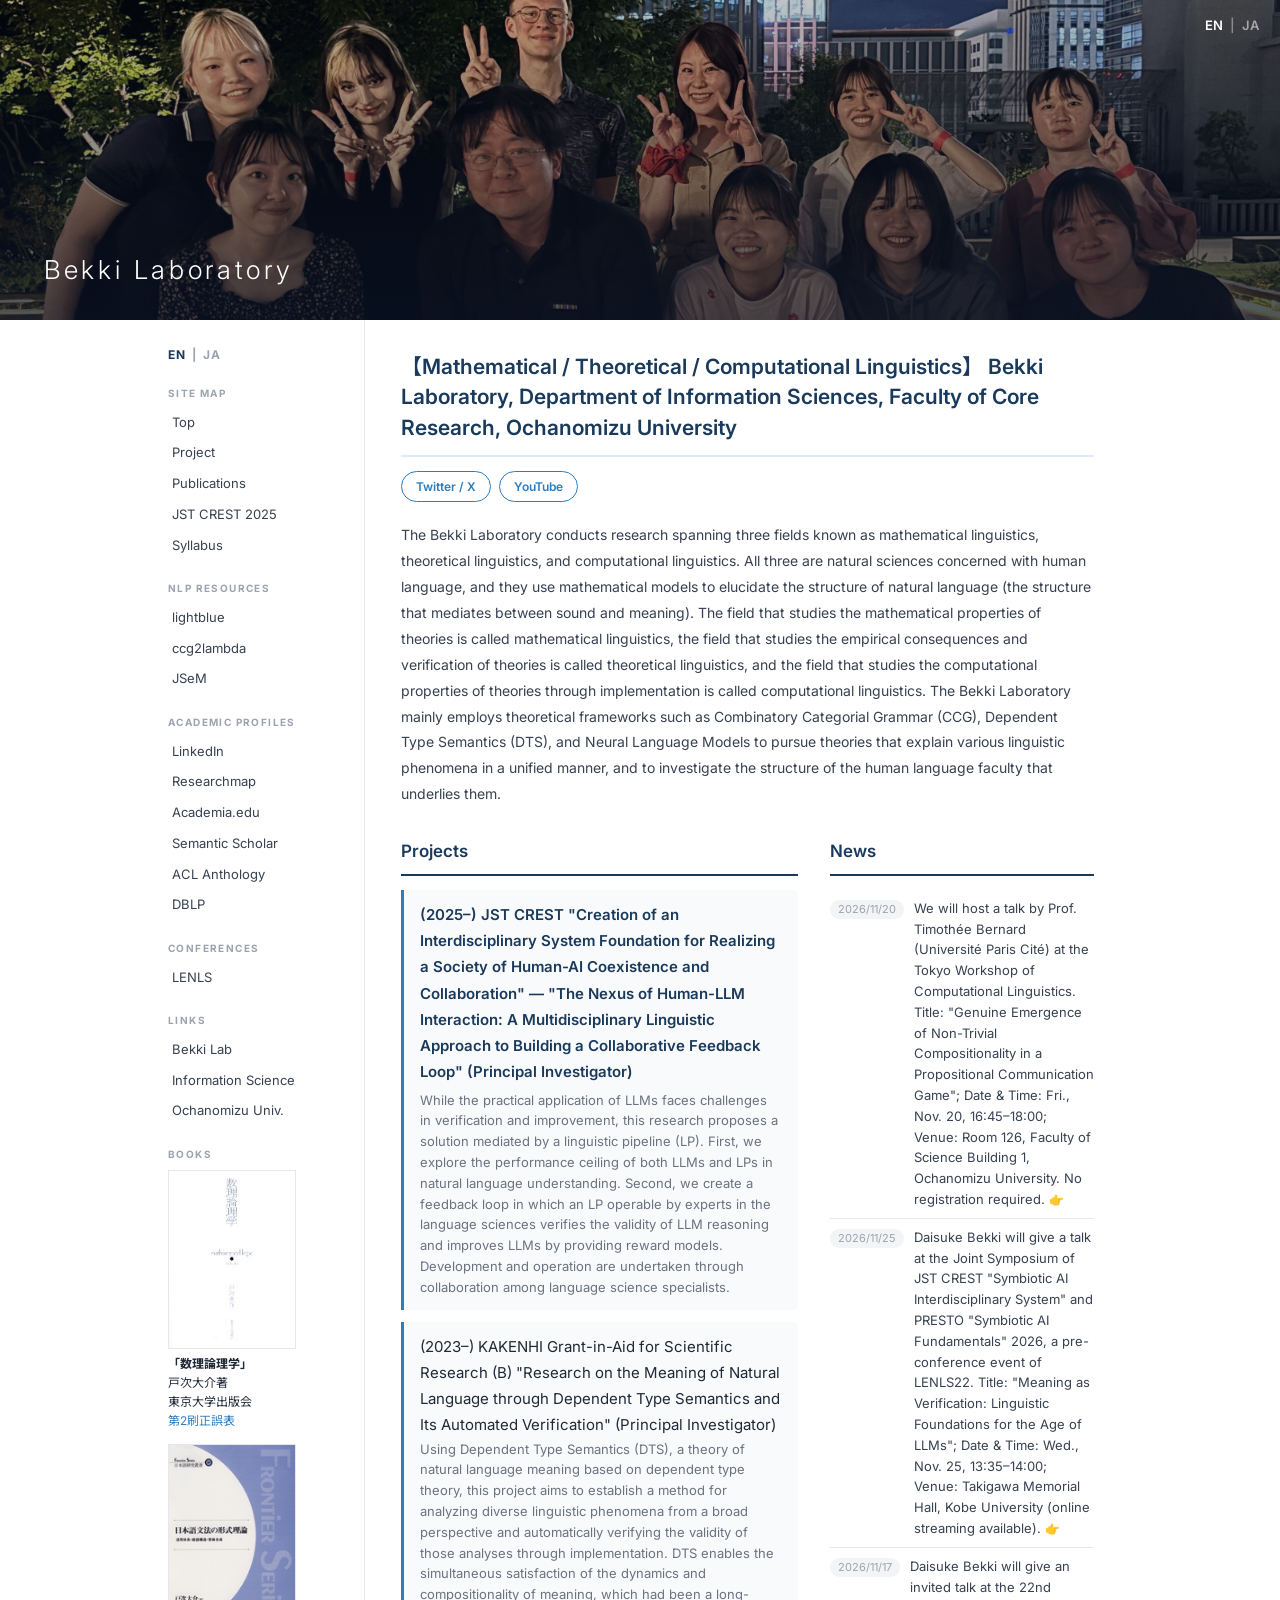
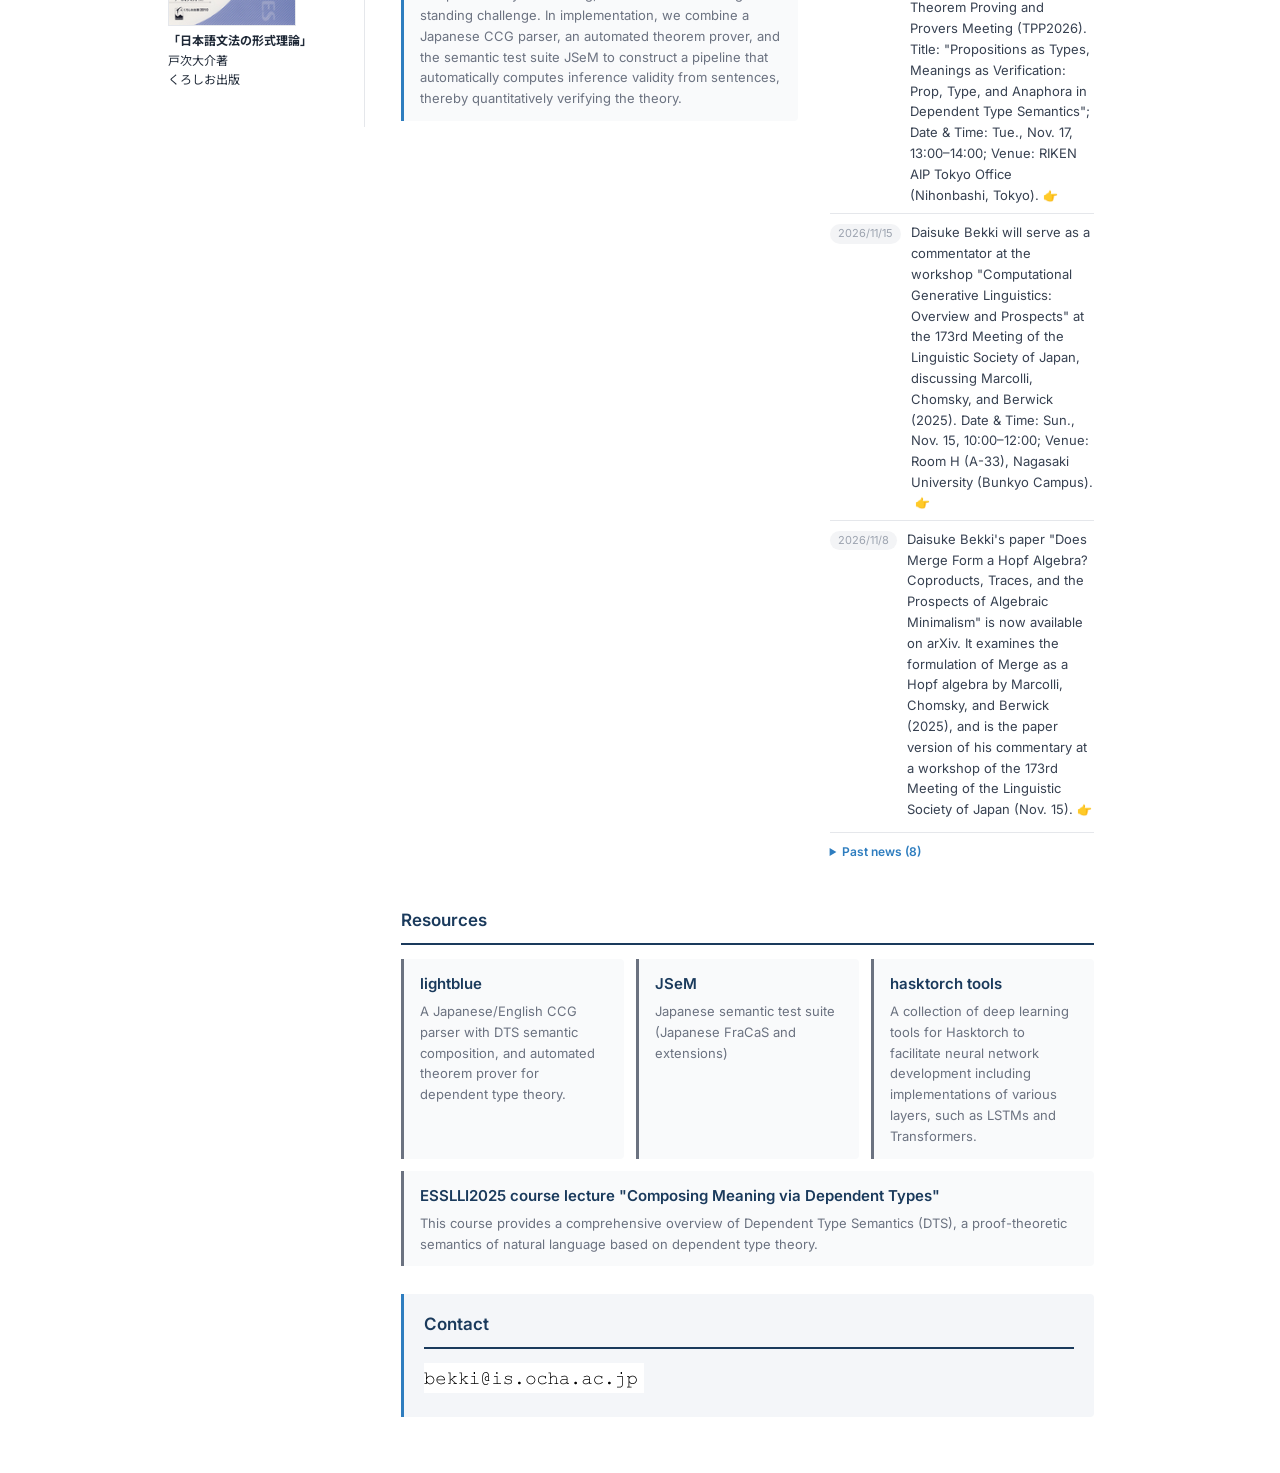
==== commit 117a911a: "Publications & News: arXiv paper "Does Merge Form a Hopf Algebra?" Co-Authored-By: Claude Opus 5.5 <" ====
--- a/index.html
+++ b/index.html
@@ -4,4 +4,4 @@
               東京大学出版会<br/><a href="ErrataSecondPrinting.md">第2刷正誤表</a></div><div class="book-entry"><a href="http://www.amazon.co.jp/dp/4874244688/"><img src="images/CCGbook.jpg" alt="日本語文法の形式理論"/></a><b>「日本語文法の形式理論」</b><br/>
               戸次大介著<br/>
               くろしお出版
-            </div></details></div><div class="main-content"><div xmlns="" class="page-tagline">【Mathematical / Theoretical / Computational Linguistics】 Bekki Laboratory, Department of Information Sciences, Faculty of Core Research, Ochanomizu University</div><div xmlns="" class="ext-links"><a class="ext-link-btn" href="https://twitter.com/BekkiLab" target="_blank">Twitter / X</a><a class="ext-link-btn" href="https://www.youtube.com/channel/UChd3G2JG8VncyUM4D4R2rCQ" target="_blank">YouTube</a></div><p xmlns="" class="page-about">The Bekki Laboratory conducts research spanning three fields known as mathematical linguistics, theoretical linguistics, and computational linguistics. All three are natural sciences concerned with human language, and they use mathematical models to elucidate the structure of natural language (the structure that mediates between sound and meaning). The field that studies the mathematical properties of theories is called mathematical linguistics, the field that studies the empirical consequences and verification of theories is called theoretical linguistics, and the field that studies the computational properties of theories through implementation is called computational linguistics. The Bekki Laboratory mainly employs theoretical frameworks such as Combinatory Categorial Grammar (CCG), Dependent Type Semantics (DTS), and Neural Language Models to pursue theories that explain various linguistic phenomena in a unified manner, and to investigate the structure of the human language faculty that underlies them.</p><div xmlns="" class="index-grid"><div class="index-themes"><div class="section-title">Projects</div><div class="theme-card"><a class="theme-name" href="crest2025.html">(2025–) JST CREST "Creation of an Interdisciplinary System Foundation for Realizing a Society of Human-AI Coexistence and Collaboration" — "The Nexus of Human-LLM Interaction: A Multidisciplinary Linguistic Approach to Building a Collaborative Feedback Loop" (Principal Investigator)</a><p class="theme-desc">While the practical application of LLMs faces challenges in verification and improvement, this research proposes a solution mediated by a linguistic pipeline (LP). First, we explore the performance ceiling of both LLMs and LPs in natural language understanding. Second, we create a feedback loop in which an LP operable by experts in the language sciences verifies the validity of LLM reasoning and improves LLMs by providing reward models. Development and operation are undertaken through collaboration among language science specialists.</p></div><div class="theme-card"><span class="theme-name">(2023–) KAKENHI Grant-in-Aid for Scientific Research (B) "Research on the Meaning of Natural Language through Dependent Type Semantics and Its Automated Verification" (Principal Investigator)</span><p class="theme-desc">Using Dependent Type Semantics (DTS), a theory of natural language meaning based on dependent type theory, this project aims to establish a method for analyzing diverse linguistic phenomena from a broad perspective and automatically verifying the validity of those analyses through implementation. DTS enables the simultaneous satisfaction of the dynamics and compositionality of meaning, which had been a long-standing challenge. In implementation, we combine a Japanese CCG parser, an automated theorem prover, and the semantic test suite JSeM to construct a pipeline that automatically computes inference validity from sentences, thereby quantitatively verifying the theory.</p></div></div><div class="index-news"><div class="section-title">News</div><ul class="news-list"><li><span class="news-date">2026/11/20</span><span class="news-text">We will host a talk by Prof. Timothée Bernard (Université Paris Cité) at the Tokyo Workshop of Computational Linguistics. Title: "Genuine Emergence of Non-Trivial Compositionality in a Propositional Communication Game"; Date &amp; Time: Fri., Nov. 20, 16:45–18:00; Venue: Room 126, Faculty of Science Building 1, Ochanomizu University. No registration required.<a class="news-link" href="https://bekkilab.notion.site/2026-Tokyo-Workshop-of-Computational-Linguistics-Talk-by-Prof-Timoth-e-Bernard-3fe244489f4281e68aafcab09f9e0d29" target="_blank">👉</a></span></li><li><span class="news-date">2026/11/25</span><span class="news-text">Daisuke Bekki will give a talk at the Joint Symposium of JST CREST "Symbiotic AI Interdisciplinary System" and PRESTO "Symbiotic AI Fundamentals" 2026, a pre-conference event of LENLS22. Title: "Meaning as Verification: Linguistic Foundations for the Age of LLMs"; Date &amp; Time: Wed., Nov. 25, 13:35–14:00; Venue: Takigawa Memorial Hall, Kobe University (online streaming available).<a class="news-link" href="https://www.jst.go.jp/kisoken/aip/result/event/jointsympo_symbio2026/index.html" target="_blank">👉</a></span></li><li><span class="news-date">2026/11/17</span><span class="news-text">Daisuke Bekki will give an invited talk at the 22nd Theorem Proving and Provers Meeting (TPP2026). Title: "Propositions as Types, Meanings as Verification: Prop, Type, and Anaphora in Dependent Type Semantics"; Date &amp; Time: Tue., Nov. 17, 13:00–14:00; Venue: RIKEN AIP Tokyo Office (Nihonbashi, Tokyo).<a class="news-link" href="https://auto-res.github.io/tpp2026/en/" target="_blank">👉</a></span></li><li><span class="news-date">2026/11/15</span><span class="news-text">Daisuke Bekki will serve as a commentator at the workshop "Computational Generative Linguistics: Overview and Prospects" at the 173rd Meeting of the Linguistic Society of Japan, discussing Marcolli, Chomsky, and Berwick (2025). Date &amp; Time: Sun., Nov. 15, 10:00–12:00; Venue: Room H (A-33), Nagasaki University (Bunkyo Campus).<a class="news-link" href="https://ls-japan.org/wp-content/uploads/2026/11/program-lsj173ja-261105.pdf" target="_blank">👉</a></span></li><li><span class="news-date">2026/11/7</span><span class="news-text">Daisuke Bekki will give a mock lecture at the 77th Kiin Festival, Ochanomizu University's campus festival! Title: "Introduction to Coercive Logic"; Date &amp; Time: Sat., Nov. 7, 14:30–15:30; Location: Room 304, General Lecture Building 1.<a class="news-link" href="https://kiin-fes.com/archives/13270" target="_blank">👉</a></span></li></ul><details class="news-archive"><summary class="news-archive-summary">Past news (7)</summary><ul class="news-list"><li><span class="news-date">2026/9/10</span><span class="news-text">We will hold a public discussion on "Open Problems in Buring (2005) Binding Theory" at the Tokai English Linguistics Study Group Workshop.<a class="news-link" href="https://sites.google.com/view/tokaices/" target="_blank">👉</a></span></li><li><span class="news-date">2026/8/6</span><span class="news-text">We presented 3 papers at Natural Language Meets Logic and Machine Learning (NALOMA VI) at ESSLLI2026 (Prague).<a class="news-link" href="https://naloma.github.io/2026/" target="_blank">👉</a></span></li><li><span class="news-date">2026/7/11</span><span class="news-text">We presented 4 papers at Bridges and Gaps between Formal and Computational Linguistics (BriGap-3).<a class="news-link" href="https://brigap-workshop.github.io/2026/" target="_blank">👉</a></span></li><li><span class="news-date">2026/3/11</span><span class="news-text">At NLP2026@Utsunomiya, we presented 7 posters in "Q6: Computational and Formal Linguistics" on Wed., March 11, 11:15–12:45.<a class="news-link" href="https://www.anlp.jp/proceedings/annual_meeting/2026/" target="_blank">👉</a></span></li><li><span class="news-date">2025/11/28</span><span class="news-text">We organized LENLS21 (Nov.28-30, Nagoya).<a class="news-link" href="https://lenls.github.io/lenls21/" target="_blank">👉</a></span></li><li><span class="news-date">2025/11/10</span><span class="news-text">Natsunako Miyakawa (M1, Bekki Lab) received the Student Encouragement Award at the 2025 Annual Conference of the Japanese Society for Artificial Intelligence, for "Towards the Development of an Automated Theorem Prover Neural Wani for Dependent Type Theory."<a class="news-link" href="https://www.ocha.ac.jp/news/d017153.html" target="_blank">👉</a></span></li><li><span class="news-date">2025/9/30</span><span class="news-text">Our project has been adopted by JST CREST "Creation of an Interdisciplinary System Foundation for Realizing a Society of Human-AI Coexistence and Collaboration": "The Nexus of Human-LLM Interaction: A Multidisciplinary Linguistic Approach to Building a Collaborative Feedback Loop" — PI: Daisuke Bekki; Co-PIs: Daisuke Kawahara (Waseda), Takuya Matsuzaki (Tokyo Univ. of Science), Yohei Oseki (UTokyo), Hitomi Yanaka (UTokyo).<a class="news-link" href="https://www.jst.go.jp/kisoken/crest/project/1111129/1111129_2025.html#anchor-5" target="_blank">👉</a></span></li></ul></details></div></div><div xmlns="" class="section-title">Resources</div><div xmlns="" class="res-grid"><div class="res-card"><a class="theme-name" href="https://github.com/DaisukeBekki/lightblue/" target="_blank">lightblue</a><p class="theme-desc">A Japanese/English CCG parser with DTS semantic composition, and automated theorem prover for dependent type theory.</p></div><div class="res-card"><a class="theme-name" href="https://github.com/DaisukeBekki/JSeM/" target="_blank">JSeM</a><p class="theme-desc">Japanese semantic test suite (Japanese FraCaS and extensions)</p></div><div class="res-card"><a class="theme-name" href="https://github.com/DaisukeBekki/hasktorch-tools/" target="_blank">hasktorch tools</a><p class="theme-desc">A collection of deep learning tools for Hasktorch to facilitate neural network development including implementations of various layers, such as LSTMs and Transformers.</p></div><div class="res-card"><a class="theme-name" href="https://github.com/DaisukeBekki/ESSLLI2025" target="_blank">ESSLLI2025 course lecture "Composing Meaning via Dependent Types"</a><p class="theme-desc">This course provides a comprehensive overview of Dependent Type Semantics (DTS), a proof-theoretic semantics of natural language based on dependent type theory.</p></div></div><div xmlns="" class="index-contact"><div class="section-title">Contact</div><img src="images/emailaddress.bmp" alt="email address"/></div></div></div></body></html>
+            </div></details></div><div class="main-content"><div xmlns="" class="page-tagline">【Mathematical / Theoretical / Computational Linguistics】 Bekki Laboratory, Department of Information Sciences, Faculty of Core Research, Ochanomizu University</div><div xmlns="" class="ext-links"><a class="ext-link-btn" href="https://twitter.com/BekkiLab" target="_blank">Twitter / X</a><a class="ext-link-btn" href="https://www.youtube.com/channel/UChd3G2JG8VncyUM4D4R2rCQ" target="_blank">YouTube</a></div><p xmlns="" class="page-about">The Bekki Laboratory conducts research spanning three fields known as mathematical linguistics, theoretical linguistics, and computational linguistics. All three are natural sciences concerned with human language, and they use mathematical models to elucidate the structure of natural language (the structure that mediates between sound and meaning). The field that studies the mathematical properties of theories is called mathematical linguistics, the field that studies the empirical consequences and verification of theories is called theoretical linguistics, and the field that studies the computational properties of theories through implementation is called computational linguistics. The Bekki Laboratory mainly employs theoretical frameworks such as Combinatory Categorial Grammar (CCG), Dependent Type Semantics (DTS), and Neural Language Models to pursue theories that explain various linguistic phenomena in a unified manner, and to investigate the structure of the human language faculty that underlies them.</p><div xmlns="" class="index-grid"><div class="index-themes"><div class="section-title">Projects</div><div class="theme-card"><a class="theme-name" href="crest2025.html">(2025–) JST CREST "Creation of an Interdisciplinary System Foundation for Realizing a Society of Human-AI Coexistence and Collaboration" — "The Nexus of Human-LLM Interaction: A Multidisciplinary Linguistic Approach to Building a Collaborative Feedback Loop" (Principal Investigator)</a><p class="theme-desc">While the practical application of LLMs faces challenges in verification and improvement, this research proposes a solution mediated by a linguistic pipeline (LP). First, we explore the performance ceiling of both LLMs and LPs in natural language understanding. Second, we create a feedback loop in which an LP operable by experts in the language sciences verifies the validity of LLM reasoning and improves LLMs by providing reward models. Development and operation are undertaken through collaboration among language science specialists.</p></div><div class="theme-card"><span class="theme-name">(2023–) KAKENHI Grant-in-Aid for Scientific Research (B) "Research on the Meaning of Natural Language through Dependent Type Semantics and Its Automated Verification" (Principal Investigator)</span><p class="theme-desc">Using Dependent Type Semantics (DTS), a theory of natural language meaning based on dependent type theory, this project aims to establish a method for analyzing diverse linguistic phenomena from a broad perspective and automatically verifying the validity of those analyses through implementation. DTS enables the simultaneous satisfaction of the dynamics and compositionality of meaning, which had been a long-standing challenge. In implementation, we combine a Japanese CCG parser, an automated theorem prover, and the semantic test suite JSeM to construct a pipeline that automatically computes inference validity from sentences, thereby quantitatively verifying the theory.</p></div></div><div class="index-news"><div class="section-title">News</div><ul class="news-list"><li><span class="news-date">2026/11/20</span><span class="news-text">We will host a talk by Prof. Timothée Bernard (Université Paris Cité) at the Tokyo Workshop of Computational Linguistics. Title: "Genuine Emergence of Non-Trivial Compositionality in a Propositional Communication Game"; Date &amp; Time: Fri., Nov. 20, 16:45–18:00; Venue: Room 126, Faculty of Science Building 1, Ochanomizu University. No registration required.<a class="news-link" href="https://bekkilab.notion.site/2026-Tokyo-Workshop-of-Computational-Linguistics-Talk-by-Prof-Timoth-e-Bernard-3fe244489f4281e68aafcab09f9e0d29" target="_blank">👉</a></span></li><li><span class="news-date">2026/11/25</span><span class="news-text">Daisuke Bekki will give a talk at the Joint Symposium of JST CREST "Symbiotic AI Interdisciplinary System" and PRESTO "Symbiotic AI Fundamentals" 2026, a pre-conference event of LENLS22. Title: "Meaning as Verification: Linguistic Foundations for the Age of LLMs"; Date &amp; Time: Wed., Nov. 25, 13:35–14:00; Venue: Takigawa Memorial Hall, Kobe University (online streaming available).<a class="news-link" href="https://www.jst.go.jp/kisoken/aip/result/event/jointsympo_symbio2026/index.html" target="_blank">👉</a></span></li><li><span class="news-date">2026/11/17</span><span class="news-text">Daisuke Bekki will give an invited talk at the 22nd Theorem Proving and Provers Meeting (TPP2026). Title: "Propositions as Types, Meanings as Verification: Prop, Type, and Anaphora in Dependent Type Semantics"; Date &amp; Time: Tue., Nov. 17, 13:00–14:00; Venue: RIKEN AIP Tokyo Office (Nihonbashi, Tokyo).<a class="news-link" href="https://auto-res.github.io/tpp2026/en/" target="_blank">👉</a></span></li><li><span class="news-date">2026/11/15</span><span class="news-text">Daisuke Bekki will serve as a commentator at the workshop "Computational Generative Linguistics: Overview and Prospects" at the 173rd Meeting of the Linguistic Society of Japan, discussing Marcolli, Chomsky, and Berwick (2025). Date &amp; Time: Sun., Nov. 15, 10:00–12:00; Venue: Room H (A-33), Nagasaki University (Bunkyo Campus).<a class="news-link" href="https://ls-japan.org/wp-content/uploads/2026/11/program-lsj173ja-261105.pdf" target="_blank">👉</a></span></li><li><span class="news-date">2026/11/8</span><span class="news-text">Daisuke Bekki's paper "Does Merge Form a Hopf Algebra? Coproducts, Traces, and the Prospects of Algebraic Minimalism" is now available on arXiv. It examines the formulation of Merge as a Hopf algebra by Marcolli, Chomsky, and Berwick (2025), and is the paper version of his commentary at a workshop of the 173rd Meeting of the Linguistic Society of Japan (Nov. 15).<a class="news-link" href="https://arxiv.org/abs/2611.11502" target="_blank">👉</a></span></li></ul><details class="news-archive"><summary class="news-archive-summary">Past news (8)</summary><ul class="news-list"><li><span class="news-date">2026/11/7</span><span class="news-text">Daisuke Bekki will give a mock lecture at the 77th Kiin Festival, Ochanomizu University's campus festival! Title: "Introduction to Coercive Logic"; Date &amp; Time: Sat., Nov. 7, 14:30–15:30; Location: Room 304, General Lecture Building 1.<a class="news-link" href="https://kiin-fes.com/archives/13270" target="_blank">👉</a></span></li><li><span class="news-date">2026/9/10</span><span class="news-text">We will hold a public discussion on "Open Problems in Buring (2005) Binding Theory" at the Tokai English Linguistics Study Group Workshop.<a class="news-link" href="https://sites.google.com/view/tokaices/" target="_blank">👉</a></span></li><li><span class="news-date">2026/8/6</span><span class="news-text">We presented 3 papers at Natural Language Meets Logic and Machine Learning (NALOMA VI) at ESSLLI2026 (Prague).<a class="news-link" href="https://naloma.github.io/2026/" target="_blank">👉</a></span></li><li><span class="news-date">2026/7/11</span><span class="news-text">We presented 4 papers at Bridges and Gaps between Formal and Computational Linguistics (BriGap-3).<a class="news-link" href="https://brigap-workshop.github.io/2026/" target="_blank">👉</a></span></li><li><span class="news-date">2026/3/11</span><span class="news-text">At NLP2026@Utsunomiya, we presented 7 posters in "Q6: Computational and Formal Linguistics" on Wed., March 11, 11:15–12:45.<a class="news-link" href="https://www.anlp.jp/proceedings/annual_meeting/2026/" target="_blank">👉</a></span></li><li><span class="news-date">2025/11/28</span><span class="news-text">We organized LENLS21 (Nov.28-30, Nagoya).<a class="news-link" href="https://lenls.github.io/lenls21/" target="_blank">👉</a></span></li><li><span class="news-date">2025/11/10</span><span class="news-text">Natsunako Miyakawa (M1, Bekki Lab) received the Student Encouragement Award at the 2025 Annual Conference of the Japanese Society for Artificial Intelligence, for "Towards the Development of an Automated Theorem Prover Neural Wani for Dependent Type Theory."<a class="news-link" href="https://www.ocha.ac.jp/news/d017153.html" target="_blank">👉</a></span></li><li><span class="news-date">2025/9/30</span><span class="news-text">Our project has been adopted by JST CREST "Creation of an Interdisciplinary System Foundation for Realizing a Society of Human-AI Coexistence and Collaboration": "The Nexus of Human-LLM Interaction: A Multidisciplinary Linguistic Approach to Building a Collaborative Feedback Loop" — PI: Daisuke Bekki; Co-PIs: Daisuke Kawahara (Waseda), Takuya Matsuzaki (Tokyo Univ. of Science), Yohei Oseki (UTokyo), Hitomi Yanaka (UTokyo).<a class="news-link" href="https://www.jst.go.jp/kisoken/crest/project/1111129/1111129_2025.html#anchor-5" target="_blank">👉</a></span></li></ul></details></div></div><div xmlns="" class="section-title">Resources</div><div xmlns="" class="res-grid"><div class="res-card"><a class="theme-name" href="https://github.com/DaisukeBekki/lightblue/" target="_blank">lightblue</a><p class="theme-desc">A Japanese/English CCG parser with DTS semantic composition, and automated theorem prover for dependent type theory.</p></div><div class="res-card"><a class="theme-name" href="https://github.com/DaisukeBekki/JSeM/" target="_blank">JSeM</a><p class="theme-desc">Japanese semantic test suite (Japanese FraCaS and extensions)</p></div><div class="res-card"><a class="theme-name" href="https://github.com/DaisukeBekki/hasktorch-tools/" target="_blank">hasktorch tools</a><p class="theme-desc">A collection of deep learning tools for Hasktorch to facilitate neural network development including implementations of various layers, such as LSTMs and Transformers.</p></div><div class="res-card"><a class="theme-name" href="https://github.com/DaisukeBekki/ESSLLI2025" target="_blank">ESSLLI2025 course lecture "Composing Meaning via Dependent Types"</a><p class="theme-desc">This course provides a comprehensive overview of Dependent Type Semantics (DTS), a proof-theoretic semantics of natural language based on dependent type theory.</p></div></div><div xmlns="" class="index-contact"><div class="section-title">Contact</div><img src="images/emailaddress.bmp" alt="email address"/></div></div></div></body></html>
